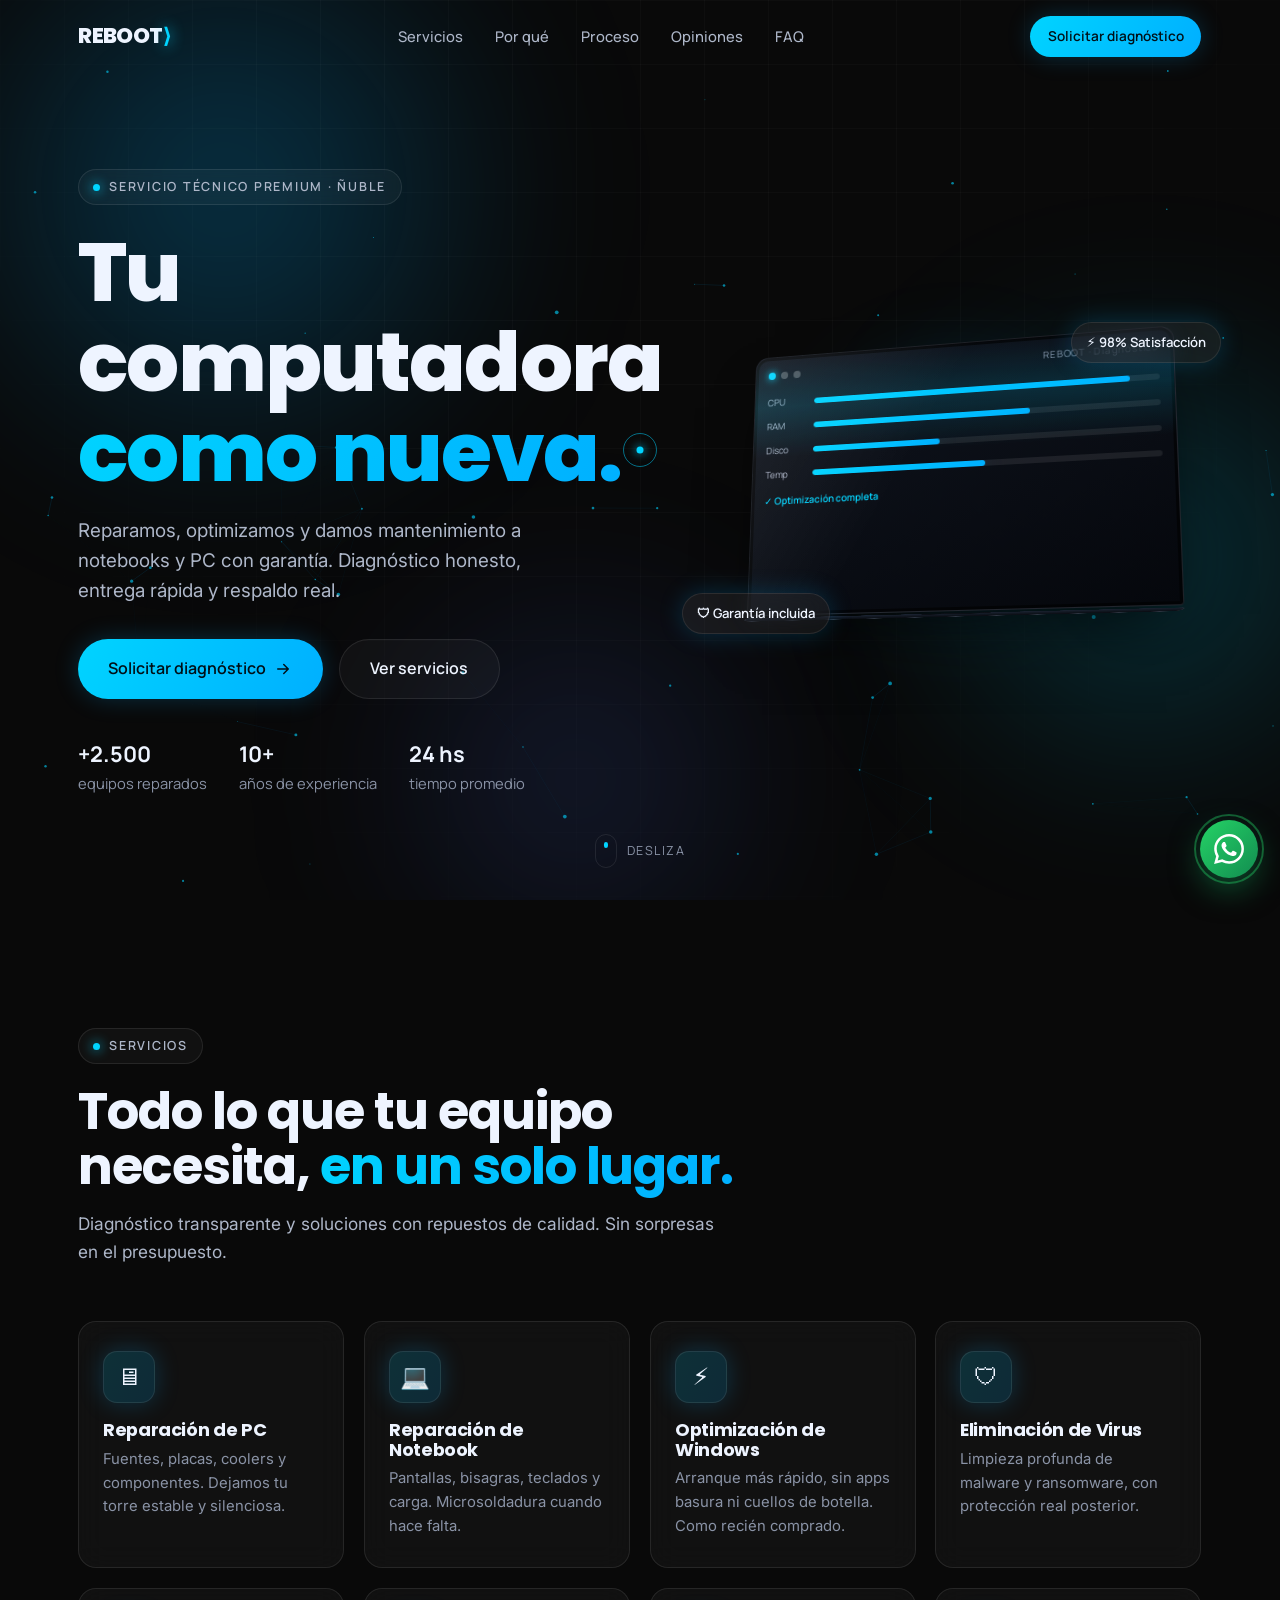
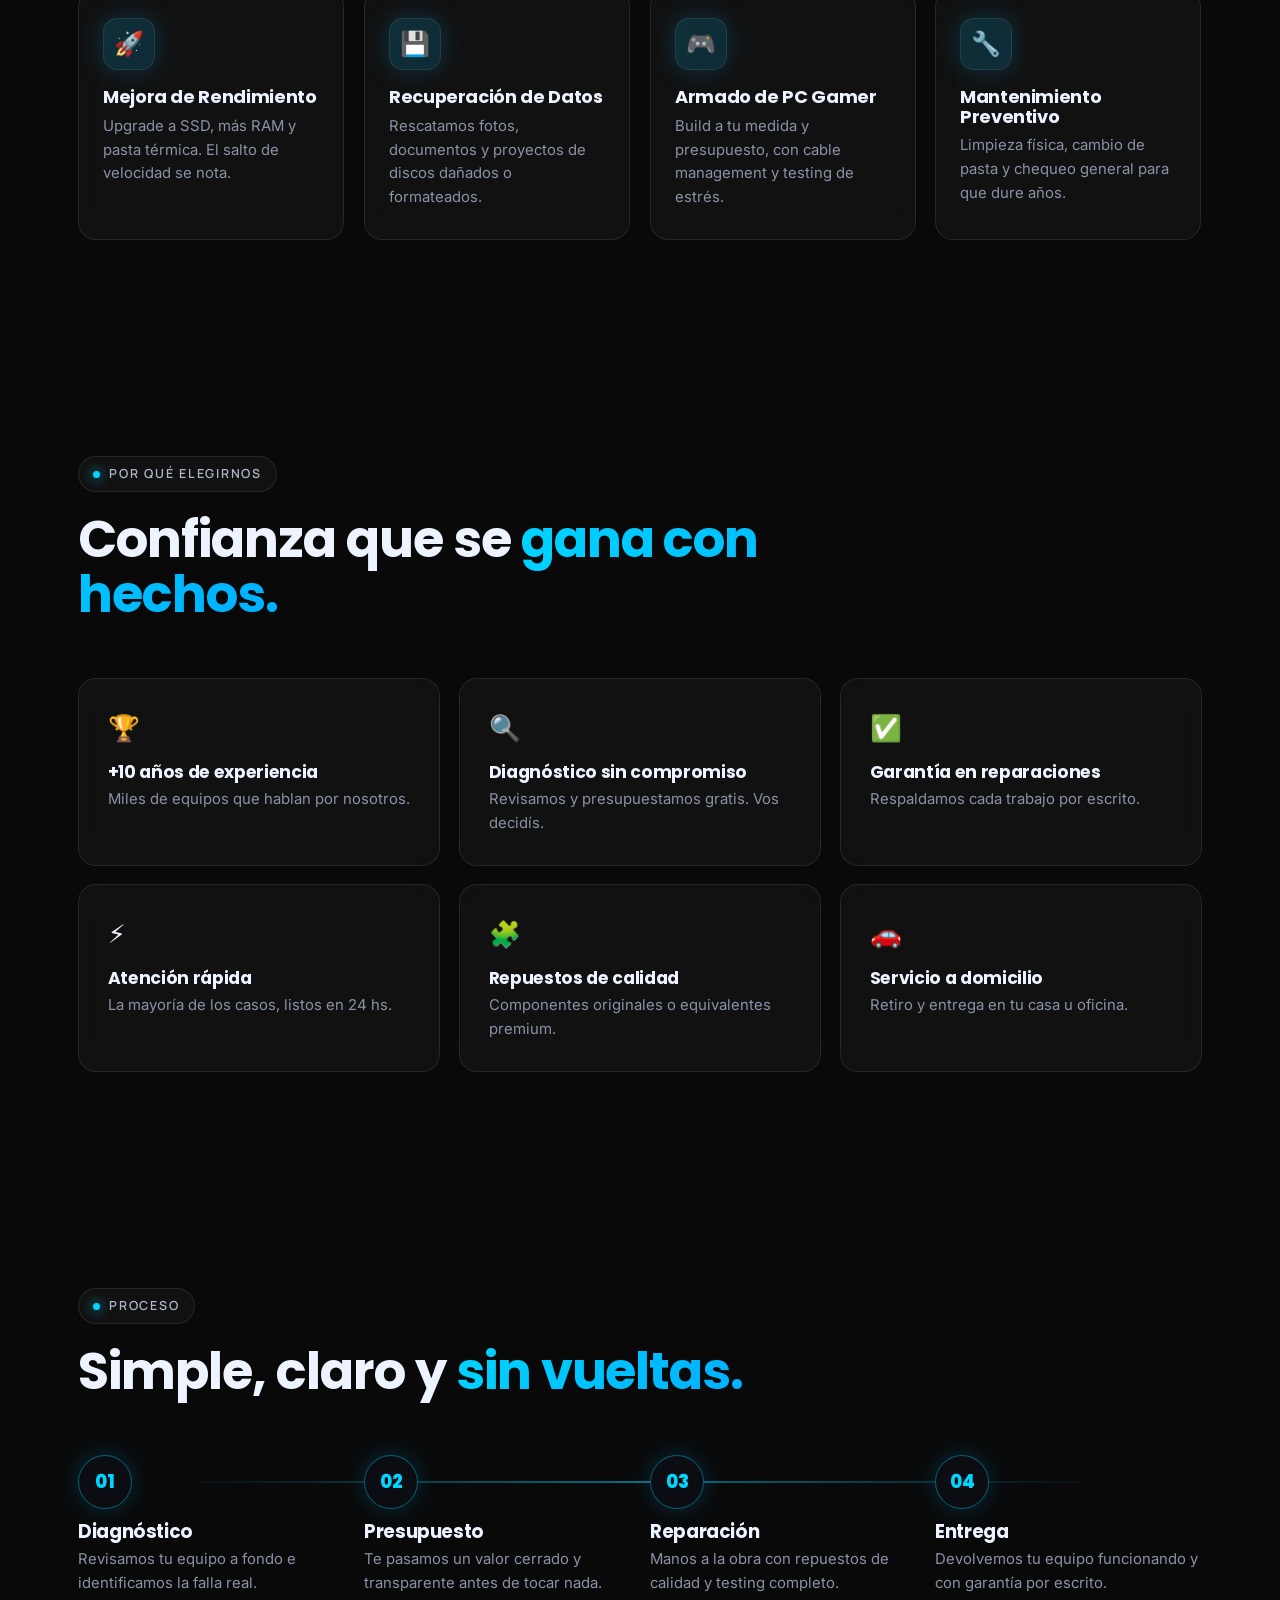
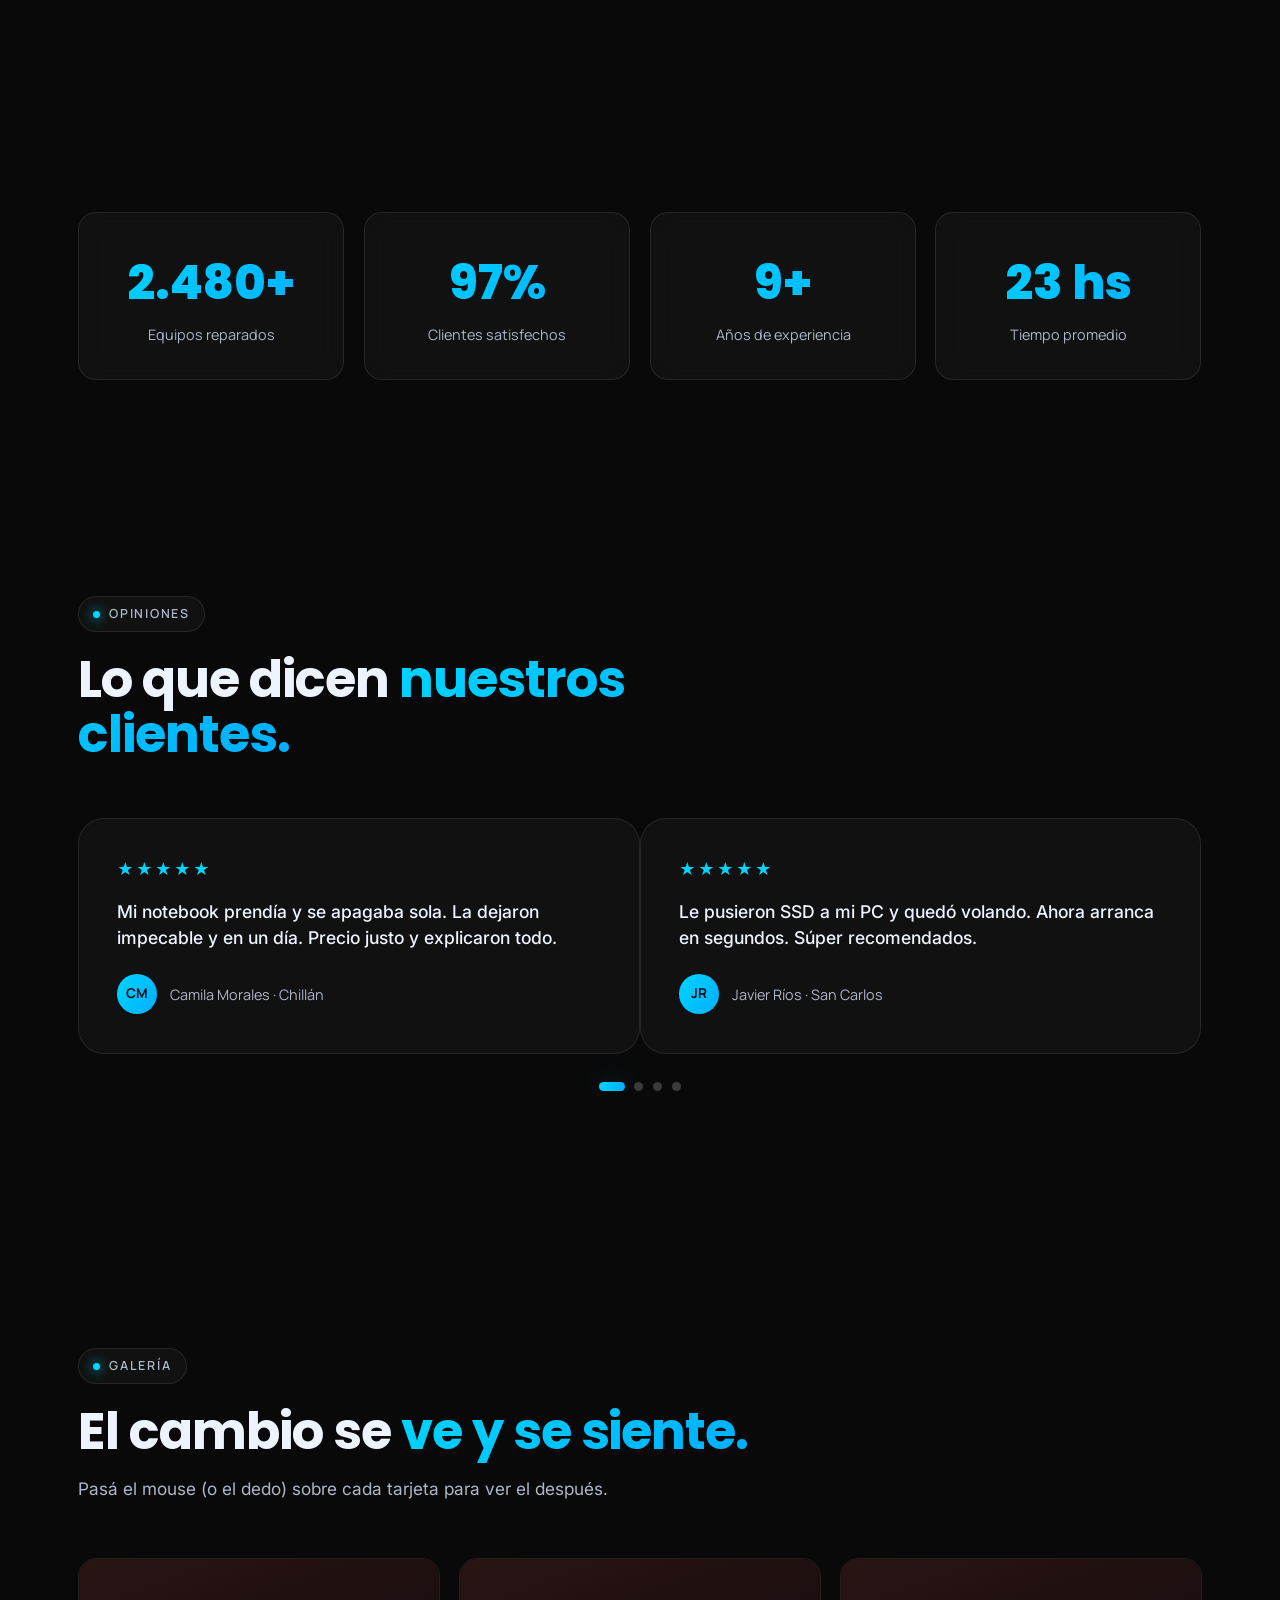
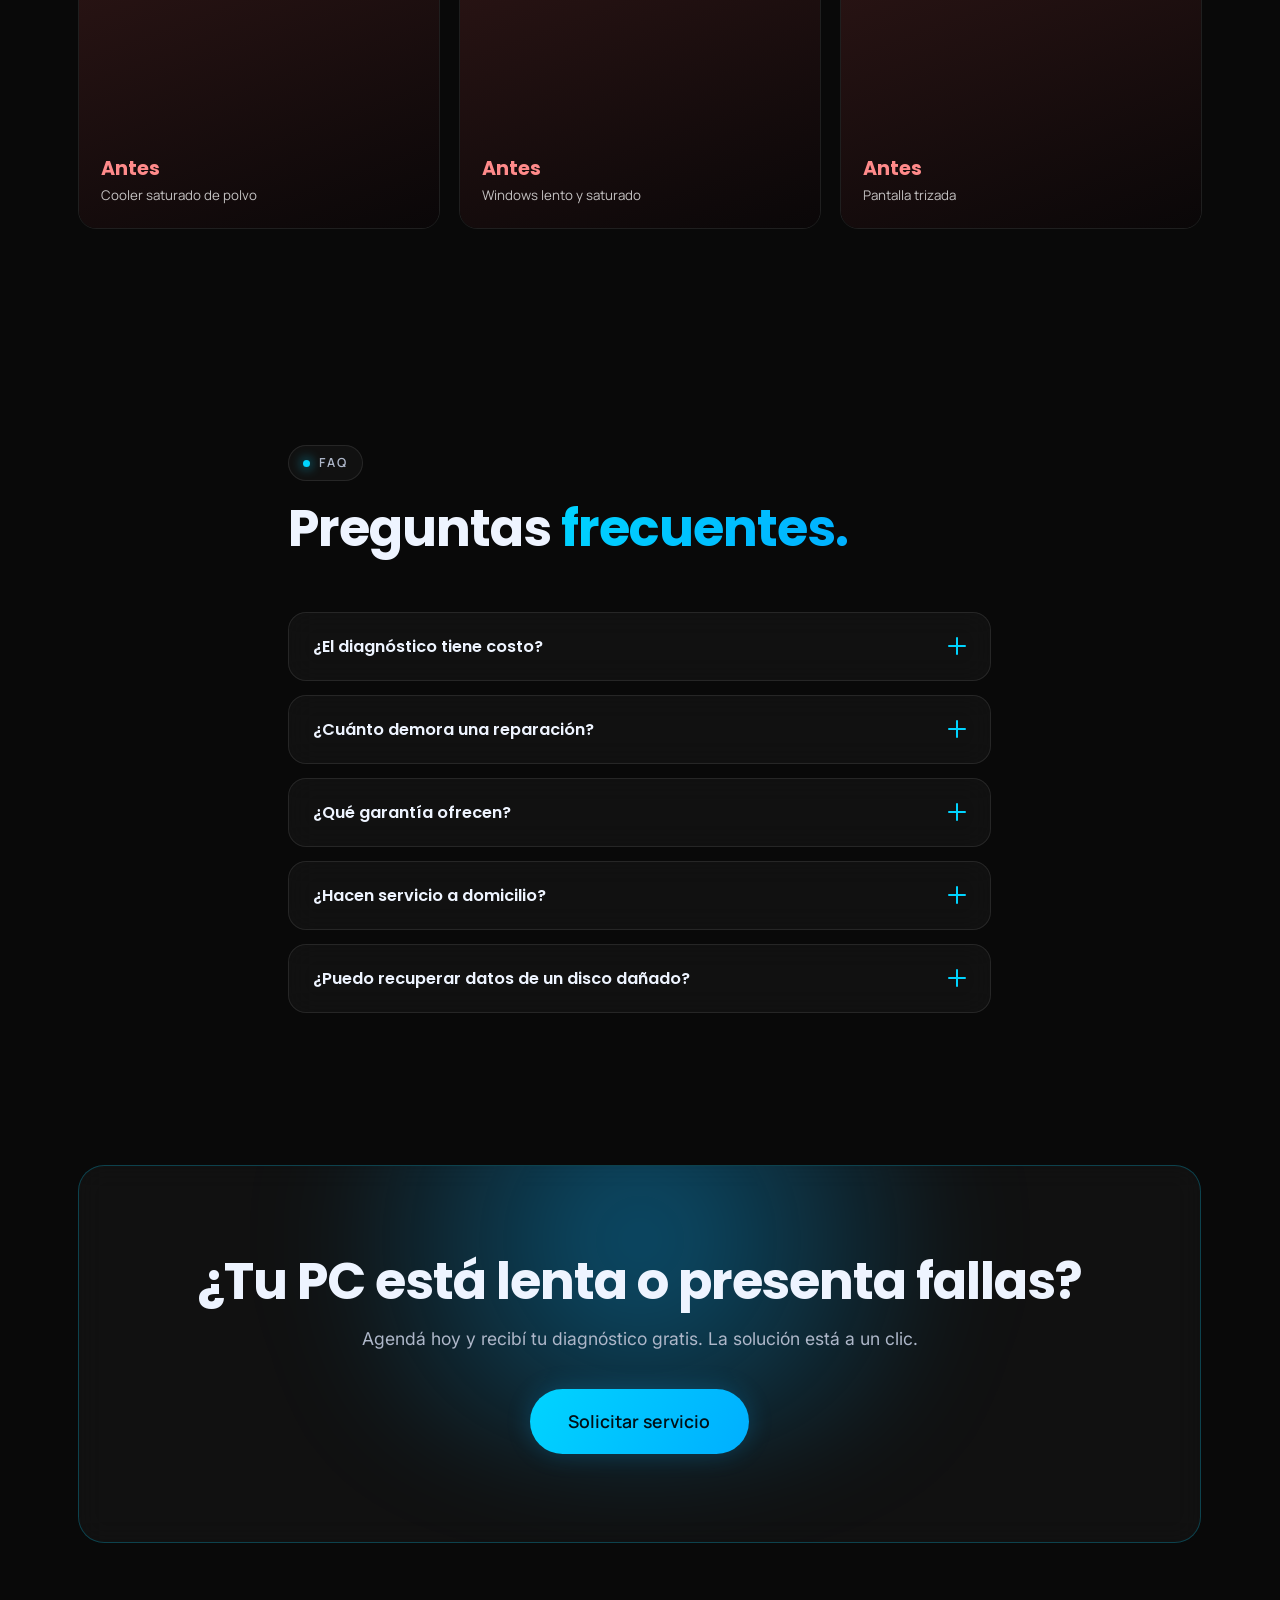
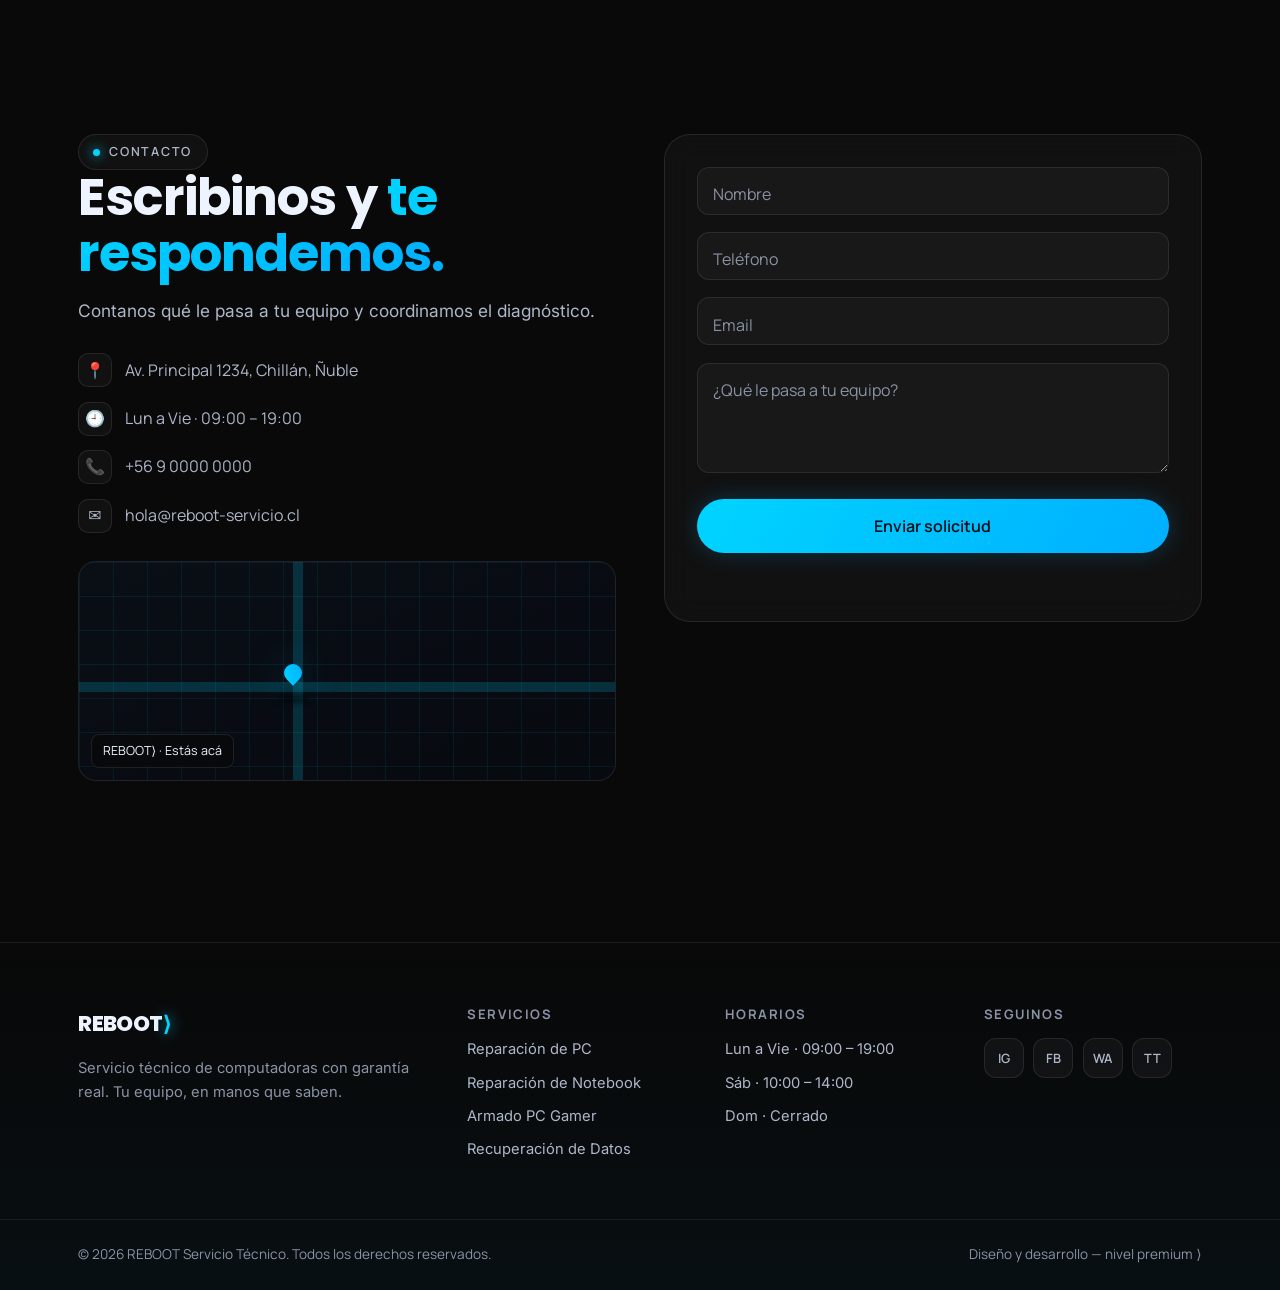
==== index.html @ 2e52046a "Add files via upload" ====
<!DOCTYPE html>
<html lang="es">
<head>
  <!-- ============================================================
       META BÁSICOS
  ============================================================ -->
  <meta charset="UTF-8" />
  <meta name="viewport" content="width=device-width, initial-scale=1.0" />
  <title>REBOOT⟩ Servicio Técnico de Computadoras | Reparación de PC y Notebooks</title>

  <!-- ============================================================
       SEO
  ============================================================ -->
  <meta name="description" content="Servicio técnico premium de computadoras: reparamos, optimizamos y damos mantenimiento a notebooks y PC con garantía. Diagnóstico sin compromiso y atención en 24 hs." />
  <meta name="keywords" content="servicio técnico, reparación de computadoras, reparación notebook, armado pc gamer, recuperación de datos, optimización windows, eliminación de virus" />
  <meta name="author" content="REBOOT Servicio Técnico" />
  <meta name="theme-color" content="#090909" />
  <link rel="canonical" href="https://reboot-servicio.cl/" />

  <!-- Open Graph -->
  <meta property="og:type" content="website" />
  <meta property="og:title" content="REBOOT⟩ Servicio Técnico de Computadoras" />
  <meta property="og:description" content="Reparamos, optimizamos y damos mantenimiento a notebooks y PC con garantía. Diagnóstico sin compromiso." />
  <meta property="og:locale" content="es_CL" />
  <meta property="og:url" content="https://reboot-servicio.cl/" />
  <meta property="og:image" content="https://reboot-servicio.cl/og-image.jpg" />

  <!-- Twitter Card -->
  <meta name="twitter:card" content="summary_large_image" />
  <meta name="twitter:title" content="REBOOT⟩ Servicio Técnico de Computadoras" />
  <meta name="twitter:description" content="Tu computadora como nueva. Diagnóstico sin compromiso y garantía en cada reparación." />

  <!-- ============================================================
       TIPOGRAFÍAS (Poppins display · Inter body · Manrope datos)
  ============================================================ -->
  <link rel="preconnect" href="https://fonts.googleapis.com" />
  <link rel="preconnect" href="https://fonts.gstatic.com" crossorigin />
  <link href="https://fonts.googleapis.com/css2?family=Poppins:wght@500;600;700;800&family=Inter:wght@400;500;600&family=Manrope:wght@500;600;700&display=swap" rel="stylesheet" />

  <link rel="stylesheet" href="style.css" />

  <!-- ============================================================
       SCHEMA.ORG · LocalBusiness (datos estructurados)
  ============================================================ -->
  <script type="application/ld+json">
  {
    "@context": "https://schema.org",
    "@type": "LocalBusiness",
    "name": "REBOOT Servicio Técnico de Computadoras",
    "image": "https://reboot-servicio.cl/og-image.jpg",
    "description": "Reparación, optimización y mantenimiento de notebooks y PC con garantía.",
    "@id": "https://reboot-servicio.cl",
    "url": "https://reboot-servicio.cl",
    "telephone": "+56900000000",
    "priceRange": "$$",
    "address": {
      "@type": "PostalAddress",
      "streetAddress": "Av. Principal 1234",
      "addressLocality": "Chillán",
      "addressRegion": "Ñuble",
      "postalCode": "3800000",
      "addressCountry": "CL"
    },
    "openingHoursSpecification": [{
      "@type": "OpeningHoursSpecification",
      "dayOfWeek": ["Monday","Tuesday","Wednesday","Thursday","Friday"],
      "opens": "09:00",
      "closes": "19:00"
    }],
    "aggregateRating": {
      "@type": "AggregateRating",
      "ratingValue": "4.9",
      "reviewCount": "312"
    }
  }
  </script>
</head>

<body>

  <!-- ============================================================
       CURSOR INTERACTIVO (glow que sigue al mouse)
  ============================================================ -->
  <div class="cursor-dot" data-cursor-dot></div>
  <div class="cursor-glow" data-cursor-glow></div>

  <!-- ============================================================
       FONDO GLOBAL · Aurora + partículas (canvas) + grilla
  ============================================================ -->
  <div class="bg-fx" aria-hidden="true">
    <div class="aurora aurora--1"></div>
    <div class="aurora aurora--2"></div>
    <div class="aurora aurora--3"></div>
    <div class="grid-overlay"></div>
    <canvas id="particles"></canvas>
  </div>

  <!-- Barra de progreso de scroll -->
  <div class="scroll-progress" data-scroll-progress aria-hidden="true"></div>

  <!-- ============================================================
       NAVBAR · glass sticky
  ============================================================ -->
  <header class="nav" data-nav>
    <div class="container nav__inner">
      <a href="#hero" class="brand" aria-label="REBOOT inicio">
        <span class="brand__mark">REBOOT</span><span class="brand__chevron">⟩</span>
      </a>

      <nav class="nav__links" aria-label="Navegación principal">
        <a href="#servicios">Servicios</a>
        <a href="#nosotros">Por qué</a>
        <a href="#proceso">Proceso</a>
        <a href="#testimonios">Opiniones</a>
        <a href="#faq">FAQ</a>
      </nav>

      <a href="#contacto" class="btn btn--sm btn--primary">Solicitar diagnóstico</a>

      <button class="nav__burger" data-burger aria-label="Abrir menú" aria-expanded="false">
        <span></span><span></span><span></span>
      </button>
    </div>

    <!-- Menú móvil -->
    <div class="nav__mobile" data-mobile-menu>
      <a href="#servicios">Servicios</a>
      <a href="#nosotros">Por qué elegirnos</a>
      <a href="#proceso">Proceso</a>
      <a href="#testimonios">Opiniones</a>
      <a href="#faq">FAQ</a>
      <a href="#contacto" class="btn btn--primary">Solicitar diagnóstico</a>
    </div>
  </header>

  <main>

    <!-- ============================================================
         HERO
    ============================================================ -->
    <section class="hero" id="hero">
      <div class="container hero__inner">

        <div class="hero__copy">
          <span class="eyebrow reveal" data-reveal>
            <span class="eyebrow__dot"></span> Servicio técnico premium · Ñuble
          </span>

          <h1 class="hero__title reveal" data-reveal data-reveal-delay="80">
            Tu computadora<br /><span class="grad">como nueva.</span>
          </h1>

          <p class="hero__sub reveal" data-reveal data-reveal-delay="160">
            Reparamos, optimizamos y damos mantenimiento a notebooks y PC
            con garantía. Diagnóstico honesto, entrega rápida y respaldo real.
          </p>

          <div class="hero__actions reveal" data-reveal data-reveal-delay="240">
            <a href="#contacto" class="btn btn--primary btn--lg">
              Solicitar diagnóstico
              <svg width="18" height="18" viewBox="0 0 24 24" fill="none" aria-hidden="true"><path d="M5 12h14M13 6l6 6-6 6" stroke="currentColor" stroke-width="2" stroke-linecap="round" stroke-linejoin="round"/></svg>
            </a>
            <a href="#servicios" class="btn btn--ghost btn--lg">Ver servicios</a>
          </div>

          <ul class="hero__trust reveal" data-reveal data-reveal-delay="320">
            <li><strong>+2.500</strong> equipos reparados</li>
            <li><strong>10+</strong> años de experiencia</li>
            <li><strong>24 hs</strong> tiempo promedio</li>
          </ul>
        </div>

        <!-- PC 3D ilustrada con luces (CSS puro + SVG) -->
        <div class="hero__stage reveal" data-reveal data-reveal-delay="200" data-tilt>
          <div class="glow-orb"></div>

          <div class="laptop" data-tilt-inner>
            <!-- Pantalla -->
            <div class="laptop__screen">
              <div class="screen__scan"></div>
              <div class="screen__ui">
                <div class="ui__topbar">
                  <span class="ui__dot"></span><span class="ui__dot"></span><span class="ui__dot"></span>
                  <span class="ui__title">REBOOT · Diagnóstico</span>
                </div>
                <div class="ui__body">
                  <div class="ui__row"><span>CPU</span><i style="--w:92%"></i></div>
                  <div class="ui__row"><span>RAM</span><i style="--w:64%"></i></div>
                  <div class="ui__row"><span>Disco</span><i style="--w:38%"></i></div>
                  <div class="ui__row"><span>Temp</span><i style="--w:51%"></i></div>
                  <div class="ui__status">✓ Optimización completa</div>
                </div>
              </div>
              <div class="screen__glare"></div>
            </div>
            <!-- Base / teclado -->
            <div class="laptop__base">
              <div class="base__notch"></div>
            </div>
          </div>

          <!-- Chips flotantes -->
          <div class="chip chip--1">⚡ 98% Satisfacción</div>
          <div class="chip chip--2">🛡 Garantía incluida</div>
        </div>

      </div>

      <a href="#servicios" class="hero__scroll" aria-label="Bajar">
        <span></span> Desliza
      </a>
    </section>

    <!-- ============================================================
         SERVICIOS
    ============================================================ -->
    <section class="section" id="servicios">
      <div class="container">
        <header class="section__head reveal" data-reveal>
          <span class="eyebrow"><span class="eyebrow__dot"></span> Servicios</span>
          <h2 class="section__title">Todo lo que tu equipo necesita, <span class="grad">en un solo lugar.</span></h2>
          <p class="section__lead">Diagnóstico transparente y soluciones con repuestos de calidad. Sin sorpresas en el presupuesto.</p>
        </header>

        <div class="cards" data-stagger>
          <!-- Card = icono + título + descripción + tilt 3D + glow -->
          <article class="card reveal" data-reveal data-tilt>
            <div class="card__icon">🖥</div>
            <h3>Reparación de PC</h3>
            <p>Fuentes, placas, coolers y componentes. Dejamos tu torre estable y silenciosa.</p>
          </article>
          <article class="card reveal" data-reveal data-tilt>
            <div class="card__icon">💻</div>
            <h3>Reparación de Notebook</h3>
            <p>Pantallas, bisagras, teclados y carga. Microsoldadura cuando hace falta.</p>
          </article>
          <article class="card reveal" data-reveal data-tilt>
            <div class="card__icon">⚡</div>
            <h3>Optimización de Windows</h3>
            <p>Arranque más rápido, sin apps basura ni cuellos de botella. Como recién comprado.</p>
          </article>
          <article class="card reveal" data-reveal data-tilt>
            <div class="card__icon">🛡</div>
            <h3>Eliminación de Virus</h3>
            <p>Limpieza profunda de malware y ransomware, con protección real posterior.</p>
          </article>
          <article class="card reveal" data-reveal data-tilt>
            <div class="card__icon">🚀</div>
            <h3>Mejora de Rendimiento</h3>
            <p>Upgrade a SSD, más RAM y pasta térmica. El salto de velocidad se nota.</p>
          </article>
          <article class="card reveal" data-reveal data-tilt>
            <div class="card__icon">💾</div>
            <h3>Recuperación de Datos</h3>
            <p>Rescatamos fotos, documentos y proyectos de discos dañados o formateados.</p>
          </article>
          <article class="card reveal" data-reveal data-tilt>
            <div class="card__icon">🎮</div>
            <h3>Armado de PC Gamer</h3>
            <p>Build a tu medida y presupuesto, con cable management y testing de estrés.</p>
          </article>
          <article class="card reveal" data-reveal data-tilt>
            <div class="card__icon">🔧</div>
            <h3>Mantenimiento Preventivo</h3>
            <p>Limpieza física, cambio de pasta y chequeo general para que dure años.</p>
          </article>
        </div>
      </div>
    </section>

    <!-- ============================================================
         POR QUÉ ELEGIRNOS
    ============================================================ -->
    <section class="section section--tight" id="nosotros">
      <div class="container">
        <header class="section__head reveal" data-reveal>
          <span class="eyebrow"><span class="eyebrow__dot"></span> Por qué elegirnos</span>
          <h2 class="section__title">Confianza que se <span class="grad">gana con hechos.</span></h2>
        </header>

        <div class="reasons">
          <div class="reason reveal" data-reveal>
            <span class="reason__ic">🏆</span>
            <h3>+10 años de experiencia</h3>
            <p>Miles de equipos que hablan por nosotros.</p>
          </div>
          <div class="reason reveal" data-reveal>
            <span class="reason__ic">🔍</span>
            <h3>Diagnóstico sin compromiso</h3>
            <p>Revisamos y presupuestamos gratis. Vos decidís.</p>
          </div>
          <div class="reason reveal" data-reveal>
            <span class="reason__ic">✅</span>
            <h3>Garantía en reparaciones</h3>
            <p>Respaldamos cada trabajo por escrito.</p>
          </div>
          <div class="reason reveal" data-reveal>
            <span class="reason__ic">⚡</span>
            <h3>Atención rápida</h3>
            <p>La mayoría de los casos, listos en 24 hs.</p>
          </div>
          <div class="reason reveal" data-reveal>
            <span class="reason__ic">🧩</span>
            <h3>Repuestos de calidad</h3>
            <p>Componentes originales o equivalentes premium.</p>
          </div>
          <div class="reason reveal" data-reveal>
            <span class="reason__ic">🚗</span>
            <h3>Servicio a domicilio</h3>
            <p>Retiro y entrega en tu casa u oficina.</p>
          </div>
        </div>
      </div>
    </section>

    <!-- ============================================================
         PROCESO (timeline animada)
    ============================================================ -->
    <section class="section" id="proceso">
      <div class="container">
        <header class="section__head reveal" data-reveal>
          <span class="eyebrow"><span class="eyebrow__dot"></span> Proceso</span>
          <h2 class="section__title">Simple, claro y <span class="grad">sin vueltas.</span></h2>
        </header>

        <ol class="timeline">
          <li class="step reveal" data-reveal>
            <span class="step__num">01</span>
            <div class="step__body">
              <h3>Diagnóstico</h3>
              <p>Revisamos tu equipo a fondo e identificamos la falla real.</p>
            </div>
          </li>
          <li class="step reveal" data-reveal>
            <span class="step__num">02</span>
            <div class="step__body">
              <h3>Presupuesto</h3>
              <p>Te pasamos un valor cerrado y transparente antes de tocar nada.</p>
            </div>
          </li>
          <li class="step reveal" data-reveal>
            <span class="step__num">03</span>
            <div class="step__body">
              <h3>Reparación</h3>
              <p>Manos a la obra con repuestos de calidad y testing completo.</p>
            </div>
          </li>
          <li class="step reveal" data-reveal>
            <span class="step__num">04</span>
            <div class="step__body">
              <h3>Entrega</h3>
              <p>Devolvemos tu equipo funcionando y con garantía por escrito.</p>
            </div>
          </li>
        </ol>
      </div>
    </section>

    <!-- ============================================================
         CONTADORES
    ============================================================ -->
    <section class="section section--tight" id="stats">
      <div class="container">
        <div class="stats" data-counters>
          <div class="stat reveal" data-reveal>
            <span class="stat__num" data-count="2500" data-suffix="+">0</span>
            <span class="stat__label">Equipos reparados</span>
          </div>
          <div class="stat reveal" data-reveal>
            <span class="stat__num" data-count="98" data-suffix="%">0</span>
            <span class="stat__label">Clientes satisfechos</span>
          </div>
          <div class="stat reveal" data-reveal>
            <span class="stat__num" data-count="10" data-suffix="+">0</span>
            <span class="stat__label">Años de experiencia</span>
          </div>
          <div class="stat reveal" data-reveal>
            <span class="stat__num" data-count="24" data-suffix=" hs">0</span>
            <span class="stat__label">Tiempo promedio</span>
          </div>
        </div>
      </div>
    </section>

    <!-- ============================================================
         TESTIMONIOS (slider automático)
    ============================================================ -->
    <section class="section" id="testimonios">
      <div class="container">
        <header class="section__head reveal" data-reveal>
          <span class="eyebrow"><span class="eyebrow__dot"></span> Opiniones</span>
          <h2 class="section__title">Lo que dicen <span class="grad">nuestros clientes.</span></h2>
        </header>

        <div class="slider reveal" data-reveal data-slider>
          <div class="slider__track" data-slider-track>

            <figure class="quote">
              <div class="quote__stars">★★★★★</div>
              <blockquote>Mi notebook prendía y se apagaba sola. La dejaron impecable y en un día. Precio justo y explicaron todo.</blockquote>
              <figcaption><span class="quote__av">CM</span> Camila Morales · Chillán</figcaption>
            </figure>

            <figure class="quote">
              <div class="quote__stars">★★★★★</div>
              <blockquote>Le pusieron SSD a mi PC y quedó volando. Ahora arranca en segundos. Súper recomendados.</blockquote>
              <figcaption><span class="quote__av">JR</span> Javier Ríos · San Carlos</figcaption>
            </figure>

            <figure class="quote">
              <div class="quote__stars">★★★★★</div>
              <blockquote>Recuperaron las fotos de mi hija de un disco que daba por perdido. Eternamente agradecida.</blockquote>
              <figcaption><span class="quote__av">PS</span> Patricia Soto · Bulnes</figcaption>
            </figure>

            <figure class="quote">
              <div class="quote__stars">★★★★★</div>
              <blockquote>Me armaron el PC gamer soñado dentro de mi presupuesto. Cable management de otro nivel.</blockquote>
              <figcaption><span class="quote__av">FT</span> Felipe Tapia · Chillán Viejo</figcaption>
            </figure>

            <figure class="quote">
              <div class="quote__stars">★★★★★</div>
              <blockquote>Tenían el equipo lleno de virus y publicidad. Lo limpiaron completo y me dejaron protección. Cero drama.</blockquote>
              <figcaption><span class="quote__av">DL</span> Daniela León · Coihueco</figcaption>
            </figure>

          </div>

          <div class="slider__dots" data-slider-dots aria-hidden="true"></div>
        </div>
      </div>
    </section>

    <!-- ============================================================
         GALERÍA · Antes / Después
    ============================================================ -->
    <section class="section" id="galeria">
      <div class="container">
        <header class="section__head reveal" data-reveal>
          <span class="eyebrow"><span class="eyebrow__dot"></span> Galería</span>
          <h2 class="section__title">El cambio se <span class="grad">ve y se siente.</span></h2>
          <p class="section__lead">Pasá el mouse (o el dedo) sobre cada tarjeta para ver el después.</p>
        </header>

        <div class="gallery">
          <div class="ba reveal" data-reveal>
            <div class="ba__face ba__before"><span>Antes</span><small>Cooler saturado de polvo</small></div>
            <div class="ba__face ba__after"><span>Después</span><small>Flujo de aire restaurado</small></div>
          </div>
          <div class="ba reveal" data-reveal>
            <div class="ba__face ba__before"><span>Antes</span><small>Windows lento y saturado</small></div>
            <div class="ba__face ba__after"><span>Después</span><small>Arranque en segundos con SSD</small></div>
          </div>
          <div class="ba reveal" data-reveal>
            <div class="ba__face ba__before"><span>Antes</span><small>Pantalla trizada</small></div>
            <div class="ba__face ba__after"><span>Después</span><small>Panel nuevo, como de fábrica</small></div>
          </div>
        </div>
      </div>
    </section>

    <!-- ============================================================
         FAQ (acordeón)
    ============================================================ -->
    <section class="section section--tight" id="faq">
      <div class="container container--narrow">
        <header class="section__head reveal" data-reveal>
          <span class="eyebrow"><span class="eyebrow__dot"></span> FAQ</span>
          <h2 class="section__title">Preguntas <span class="grad">frecuentes.</span></h2>
        </header>

        <div class="faq" data-accordion>
          <div class="faq__item reveal" data-reveal>
            <button class="faq__q" aria-expanded="false">
              ¿El diagnóstico tiene costo?
              <span class="faq__ic" aria-hidden="true"></span>
            </button>
            <div class="faq__a"><p>No. Revisamos tu equipo y te entregamos un presupuesto sin compromiso. Si no reparás, no pagás nada.</p></div>
          </div>
          <div class="faq__item reveal" data-reveal>
            <button class="faq__q" aria-expanded="false">
              ¿Cuánto demora una reparación?
              <span class="faq__ic" aria-hidden="true"></span>
            </button>
            <div class="faq__a"><p>La mayoría queda lista en 24 hs. Casos con repuestos especiales pueden tardar un poco más; siempre te avisamos antes.</p></div>
          </div>
          <div class="faq__item reveal" data-reveal>
            <button class="faq__q" aria-expanded="false">
              ¿Qué garantía ofrecen?
              <span class="faq__ic" aria-hidden="true"></span>
            </button>
            <div class="faq__a"><p>Todas las reparaciones incluyen garantía por escrito sobre el trabajo y los repuestos instalados.</p></div>
          </div>
          <div class="faq__item reveal" data-reveal>
            <button class="faq__q" aria-expanded="false">
              ¿Hacen servicio a domicilio?
              <span class="faq__ic" aria-hidden="true"></span>
            </button>
            <div class="faq__a"><p>Sí. Retiramos y entregamos tu equipo en tu casa u oficina dentro de la zona de cobertura.</p></div>
          </div>
          <div class="faq__item reveal" data-reveal>
            <button class="faq__q" aria-expanded="false">
              ¿Puedo recuperar datos de un disco dañado?
              <span class="faq__ic" aria-hidden="true"></span>
            </button>
            <div class="faq__a"><p>En la mayoría de los casos sí. Evaluamos el disco y te indicamos la probabilidad real antes de intervenir.</p></div>
          </div>
        </div>
      </div>
    </section>

    <!-- ============================================================
         CTA FINAL
    ============================================================ -->
    <section class="cta" id="cta">
      <div class="container">
        <div class="cta__card reveal" data-reveal>
          <div class="cta__glow"></div>
          <h2 class="cta__title">¿Tu PC está lenta o presenta fallas?</h2>
          <p class="cta__sub">Agendá hoy y recibí tu diagnóstico gratis. La solución está a un clic.</p>
          <a href="#contacto" class="btn btn--primary btn--xl">Solicitar servicio</a>
        </div>
      </div>
    </section>

    <!-- ============================================================
         CONTACTO
    ============================================================ -->
    <section class="section" id="contacto">
      <div class="container">
        <div class="contact">

          <div class="contact__info reveal" data-reveal>
            <span class="eyebrow"><span class="eyebrow__dot"></span> Contacto</span>
            <h2 class="section__title">Escribinos y <span class="grad">te respondemos.</span></h2>
            <p class="section__lead">Contanos qué le pasa a tu equipo y coordinamos el diagnóstico.</p>

            <ul class="contact__list">
              <li><span>📍</span> Av. Principal 1234, Chillán, Ñuble</li>
              <li><span>🕘</span> Lun a Vie · 09:00 – 19:00</li>
              <li><span>📞</span> +56 9 0000 0000</li>
              <li><span>✉️</span> hola@reboot-servicio.cl</li>
            </ul>

            <!-- Mapa ilustrado (placeholder decorativo, sin librerías) -->
            <div class="map" aria-hidden="true">
              <div class="map__grid"></div>
              <div class="map__road map__road--h"></div>
              <div class="map__road map__road--v"></div>
              <div class="map__pin"><span></span></div>
              <div class="map__tag">REBOOT⟩ · Estás acá</div>
            </div>
          </div>

          <!-- Formulario elegante -->
          <form class="contact__form reveal" data-reveal data-form novalidate>
            <div class="field">
              <input type="text" id="nombre" name="nombre" required placeholder=" " />
              <label for="nombre">Nombre</label>
            </div>
            <div class="field">
              <input type="tel" id="telefono" name="telefono" required placeholder=" " />
              <label for="telefono">Teléfono</label>
            </div>
            <div class="field">
              <input type="email" id="email" name="email" required placeholder=" " />
              <label for="email">Email</label>
            </div>
            <div class="field">
              <textarea id="mensaje" name="mensaje" rows="4" required placeholder=" "></textarea>
              <label for="mensaje">¿Qué le pasa a tu equipo?</label>
            </div>
            <button type="submit" class="btn btn--primary btn--lg btn--block">
              Enviar solicitud
            </button>
            <p class="form__note" data-form-note aria-live="polite"></p>
          </form>

        </div>
      </div>
    </section>

  </main>

  <!-- ============================================================
       FOOTER
  ============================================================ -->
  <footer class="footer">
    <div class="container footer__inner">
      <div class="footer__brand">
        <a href="#hero" class="brand"><span class="brand__mark">REBOOT</span><span class="brand__chevron">⟩</span></a>
        <p>Servicio técnico de computadoras con garantía real. Tu equipo, en manos que saben.</p>
      </div>

      <div class="footer__col">
        <h4>Servicios</h4>
        <a href="#servicios">Reparación de PC</a>
        <a href="#servicios">Reparación de Notebook</a>
        <a href="#servicios">Armado PC Gamer</a>
        <a href="#servicios">Recuperación de Datos</a>
      </div>

      <div class="footer__col">
        <h4>Horarios</h4>
        <p>Lun a Vie · 09:00 – 19:00</p>
        <p>Sáb · 10:00 – 14:00</p>
        <p>Dom · Cerrado</p>
      </div>

      <div class="footer__col">
        <h4>Seguinos</h4>
        <div class="footer__social">
          <a href="#" aria-label="Instagram">IG</a>
          <a href="#" aria-label="Facebook">FB</a>
          <a href="#" aria-label="WhatsApp">WA</a>
          <a href="#" aria-label="TikTok">TT</a>
        </div>
      </div>
    </div>

    <div class="footer__bottom">
      <div class="container footer__bottom-inner">
        <span>© <span data-year>2026</span> REBOOT Servicio Técnico. Todos los derechos reservados.</span>
        <span>Diseño y desarrollo — nivel premium ⟩</span>
      </div>
    </div>
  </footer>

  <!-- WhatsApp flotante -->
  <a href="https://wa.me/56900000000" class="wsp" target="_blank" rel="noopener noreferrer" aria-label="Escribir por WhatsApp">
    <svg viewBox="0 0 24 24" width="30" height="30" fill="currentColor" aria-hidden="true">
      <path d="M17.472 14.382c-.297-.149-1.758-.867-2.03-.967-.273-.099-.471-.148-.67.15-.197.297-.767.966-.94 1.165-.173.198-.347.223-.644.074-.297-.149-1.255-.462-2.39-1.475-.883-.788-1.48-1.761-1.653-2.059-.173-.297-.018-.458.13-.606.134-.133.298-.347.446-.52.149-.174.198-.298.298-.497.099-.198.05-.371-.025-.52-.075-.149-.669-1.612-.916-2.207-.242-.579-.487-.5-.669-.51-.173-.008-.371-.01-.57-.01-.198 0-.52.074-.792.372-.272.297-1.04 1.016-1.04 2.479 0 1.462 1.065 2.875 1.213 3.074.149.198 2.096 3.2 5.077 4.487.71.306 1.263.489 1.694.625.712.227 1.36.195 1.871.118.571-.085 1.758-.719 2.006-1.413.248-.694.248-1.289.173-1.413-.074-.124-.272-.198-.57-.347m-5.421 7.403h-.004a9.87 9.87 0 01-5.031-1.378l-.361-.214-3.741.982.998-3.648-.235-.374a9.86 9.86 0 01-1.51-5.26c.001-5.45 4.436-9.884 9.888-9.884 2.64 0 5.122 1.03 6.988 2.898a9.825 9.825 0 012.893 6.994c-.003 5.45-4.437 9.884-9.885 9.884m8.413-18.297A11.815 11.815 0 0012.05 0C5.495 0 .16 5.335.157 11.892c0 2.096.547 4.142 1.588 5.945L.057 24l6.305-1.654a11.882 11.882 0 005.683 1.448h.005c6.554 0 11.89-5.335 11.893-11.893a11.821 11.821 0 00-3.48-8.413z"/>
    </svg>
  </a>

  <script src="script.js"></script>
</body>
</html>
---- style.css ----
/* ============================================================
   REBOOT⟩ — Servicio Técnico · Hoja de estilos
   Estructura:
   1. Tokens / variables
   2. Reset y base
   3. Utilidades (contenedor, botones, eyebrow, glass)
   4. Fondo global (aurora, grilla, partículas, cursor)
   5. Navbar
   6. Hero + laptop 3D
   7. Secciones (servicios, nosotros, proceso, stats...)
   8. Testimonios / galería / FAQ / CTA / contacto / footer
   9. Animaciones de reveal
   10. Responsive
   11. Accesibilidad (focus + reduced motion)
============================================================ */

/* ============================================================
   1. TOKENS
============================================================ */
:root {
  /* Paleta */
  --negro:      #090909;
  --negro-2:    #0b0d12;
  --panel:      #0e1118;
  --azul:       #00afff;   /* azul eléctrico */
  --celeste:    #00d4ff;   /* celeste */
  --blanco:     #eef4ff;
  --gris:       #8a93a6;   /* texto secundario */
  --gris-2:     #aeb7c9;

  /* Vidrio / bordes */
  --glass:        rgba(255, 255, 255, 0.035);
  --glass-strong: rgba(255, 255, 255, 0.06);
  --stroke:       rgba(255, 255, 255, 0.09);
  --stroke-soft:  rgba(255, 255, 255, 0.06);

  /* Degradado de marca */
  --grad: linear-gradient(120deg, var(--celeste), var(--azul));
  --grad-soft: linear-gradient(120deg, rgba(0,212,255,.16), rgba(0,175,255,.16));

  /* Glows / sombras */
  --glow:      0 0 40px rgba(0, 175, 255, 0.35);
  --glow-soft: 0 0 24px rgba(0, 175, 255, 0.22);
  --shadow:    0 30px 60px -20px rgba(0, 0, 0, 0.7);

  /* Tipografías */
  --font-display: "Poppins", system-ui, sans-serif;
  --font-body:    "Inter", system-ui, sans-serif;
  --font-data:    "Manrope", system-ui, sans-serif;

  /* Radios */
  --r-sm: 12px;
  --r:    18px;
  --r-lg: 26px;

  /* Layout */
  --maxw: 1200px;
  --gutter: clamp(1.2rem, 4vw, 2.4rem);

  /* Transiciones */
  --ease: cubic-bezier(0.22, 1, 0.36, 1);
}

/* ============================================================
   2. RESET Y BASE
============================================================ */
*, *::before, *::after { box-sizing: border-box; margin: 0; padding: 0; }

html { scroll-behavior: smooth; -webkit-text-size-adjust: 100%; }

body {
  font-family: var(--font-body);
  background: var(--negro);
  color: var(--blanco);
  line-height: 1.6;
  overflow-x: hidden;
  min-height: 100vh;
  cursor: none;            /* usamos cursor propio */
}

img, svg, canvas { display: block; max-width: 100%; }
a { color: inherit; text-decoration: none; }
ul, ol { list-style: none; }
button { font-family: inherit; cursor: none; border: none; background: none; color: inherit; }
input, textarea { font-family: inherit; }

h1, h2, h3, h4 { font-family: var(--font-display); line-height: 1.08; font-weight: 700; letter-spacing: -0.02em; }

::selection { background: rgba(0, 175, 255, 0.35); color: #fff; }

/* ============================================================
   3. UTILIDADES
============================================================ */
.container { width: 100%; max-width: var(--maxw); margin-inline: auto; padding-inline: var(--gutter); }
.container--narrow { max-width: 780px; }

.grad {
  background: var(--grad);
  -webkit-background-clip: text;
  background-clip: text;
  color: transparent;
}

/* Eyebrow (etiqueta pequeña arriba de los títulos) */
.eyebrow {
  display: inline-flex; align-items: center; gap: .55rem;
  font-family: var(--font-data);
  font-size: .78rem; font-weight: 600;
  letter-spacing: .14em; text-transform: uppercase;
  color: var(--gris-2);
  padding: .45rem .9rem;
  border: 1px solid var(--stroke);
  border-radius: 100px;
  background: var(--glass);
  backdrop-filter: blur(8px);
}
.eyebrow__dot {
  width: 7px; height: 7px; border-radius: 50%;
  background: var(--celeste);
  box-shadow: 0 0 12px var(--celeste);
  animation: pulse 2s infinite;
}
@keyframes pulse { 0%,100% { opacity: 1 } 50% { opacity: .35 } }

/* Botones */
.btn {
  --btn-py: .85rem; --btn-px: 1.5rem;
  display: inline-flex; align-items: center; justify-content: center; gap: .5rem;
  font-family: var(--font-data); font-weight: 600; font-size: .95rem;
  padding: var(--btn-py) var(--btn-px);
  border-radius: 100px;
  position: relative;
  transition: transform .35s var(--ease), box-shadow .35s var(--ease), background .35s var(--ease);
  will-change: transform;
}
.btn--sm { --btn-py: .6rem; --btn-px: 1.1rem; font-size: .85rem; }
.btn--lg { --btn-py: 1rem; --btn-px: 1.9rem; font-size: 1rem; }
.btn--xl { --btn-py: 1.15rem; --btn-px: 2.4rem; font-size: 1.1rem; }
.btn--block { width: 100%; }

.btn--primary {
  background: var(--grad);
  color: #001018;
  box-shadow: var(--glow-soft);
}
.btn--primary:hover { transform: translateY(-3px); box-shadow: var(--glow); }

.btn--ghost {
  background: var(--glass);
  border: 1px solid var(--stroke);
  color: var(--blanco);
  backdrop-filter: blur(10px);
}
.btn--ghost:hover { transform: translateY(-3px); border-color: rgba(0,212,255,.5); box-shadow: var(--glow-soft); }

/* ============================================================
   4. FONDO GLOBAL · aurora + grilla + partículas + cursor
============================================================ */
.bg-fx { position: fixed; inset: 0; z-index: -1; overflow: hidden; background: var(--negro); }

/* Efecto Aurora: manchas de color difuminadas que respiran */
.aurora {
  position: absolute;
  border-radius: 50%;
  filter: blur(90px);
  opacity: .55;
  will-change: transform;
}
.aurora--1 { width: 55vw; height: 55vw; top: -18%; left: -10%;
  background: radial-gradient(circle, rgba(0,175,255,.55), transparent 65%); animation: drift1 22s ease-in-out infinite; }
.aurora--2 { width: 45vw; height: 45vw; top: 30%; right: -12%;
  background: radial-gradient(circle, rgba(0,212,255,.45), transparent 65%); animation: drift2 26s ease-in-out infinite; }
.aurora--3 { width: 40vw; height: 40vw; bottom: -15%; left: 25%;
  background: radial-gradient(circle, rgba(80,120,255,.35), transparent 65%); animation: drift3 30s ease-in-out infinite; }

@keyframes drift1 { 0%,100% { transform: translate(0,0) scale(1) } 50% { transform: translate(6%, 8%) scale(1.12) } }
@keyframes drift2 { 0%,100% { transform: translate(0,0) scale(1) } 50% { transform: translate(-8%, -6%) scale(1.1) } }
@keyframes drift3 { 0%,100% { transform: translate(0,0) scale(1) } 50% { transform: translate(4%, -10%) scale(1.15) } }

/* Grilla técnica sutil */
.grid-overlay {
  position: absolute; inset: 0;
  background-image:
    linear-gradient(rgba(255,255,255,.025) 1px, transparent 1px),
    linear-gradient(90deg, rgba(255,255,255,.025) 1px, transparent 1px);
  background-size: 64px 64px;
  mask-image: radial-gradient(ellipse at 50% 0%, #000 40%, transparent 85%);
}

#particles { position: absolute; inset: 0; width: 100%; height: 100%; }

/* Cursor propio */
.cursor-dot, .cursor-glow { position: fixed; top: 0; left: 0; border-radius: 50%; pointer-events: none; z-index: 9999; transform: translate(-50%, -50%); }
.cursor-dot { width: 7px; height: 7px; background: var(--celeste); box-shadow: 0 0 10px var(--celeste); }
.cursor-glow {
  width: 34px; height: 34px;
  border: 1px solid rgba(0,212,255,.5);
  transition: transform .18s var(--ease), width .25s var(--ease), height .25s var(--ease), background .25s var(--ease);
}
.cursor-glow.is-hover { width: 60px; height: 60px; background: rgba(0,212,255,.08); border-color: rgba(0,212,255,.8); }

/* Barra de progreso de scroll */
.scroll-progress {
  position: fixed; top: 0; left: 0; height: 3px; width: 0%;
  background: var(--grad); z-index: 200; box-shadow: var(--glow-soft);
}

/* ============================================================
   5. NAVBAR
============================================================ */
.nav {
  position: fixed; top: 0; left: 0; right: 0; z-index: 100;
  padding: 1rem 0;
  transition: padding .35s var(--ease), background .35s var(--ease), border-color .35s var(--ease);
  border-bottom: 1px solid transparent;
}
.nav.is-scrolled {
  padding: .55rem 0;
  background: rgba(9, 9, 9, 0.6);
  backdrop-filter: blur(16px);
  border-bottom: 1px solid var(--stroke-soft);
}
.nav__inner { display: flex; align-items: center; justify-content: space-between; gap: 1.5rem; }

.brand { display: inline-flex; align-items: baseline; font-family: var(--font-display); font-weight: 800; font-size: 1.35rem; letter-spacing: -.03em; }
.brand__mark { color: var(--blanco); }
.brand__chevron { color: var(--celeste); text-shadow: 0 0 14px var(--celeste); }

.nav__links { display: flex; gap: 2rem; }
.nav__links a {
  font-family: var(--font-data); font-weight: 500; font-size: .92rem; color: var(--gris-2);
  position: relative; transition: color .3s var(--ease);
}
.nav__links a::after {
  content: ""; position: absolute; left: 0; bottom: -6px; height: 2px; width: 0;
  background: var(--grad); transition: width .3s var(--ease);
}
.nav__links a:hover { color: var(--blanco); }
.nav__links a:hover::after { width: 100%; }

/* Burger (móvil) */
.nav__burger { display: none; flex-direction: column; gap: 5px; padding: 8px; }
.nav__burger span { width: 24px; height: 2px; background: var(--blanco); border-radius: 2px; transition: transform .3s var(--ease), opacity .3s var(--ease); }
.nav__burger.is-open span:nth-child(1) { transform: translateY(7px) rotate(45deg); }
.nav__burger.is-open span:nth-child(2) { opacity: 0; }
.nav__burger.is-open span:nth-child(3) { transform: translateY(-7px) rotate(-45deg); }

.nav__mobile {
  display: none; flex-direction: column; gap: 1rem;
  padding: 1.5rem var(--gutter) 2rem;
  background: rgba(9,9,9,.9); backdrop-filter: blur(18px);
  border-bottom: 1px solid var(--stroke-soft);
}
.nav__mobile.is-open { display: flex; }
.nav__mobile a { font-family: var(--font-data); font-weight: 500; color: var(--gris-2); }
.nav__mobile a.btn { color: #001018; }

/* ============================================================
   6. HERO
============================================================ */
.hero { position: relative; min-height: 100vh; display: flex; align-items: center; padding: 8rem 0 4rem; }
.hero__inner {
  display: grid; grid-template-columns: 1.05fr 1fr; gap: 3rem; align-items: center;
}
.hero__title { font-size: clamp(2.7rem, 7vw, 5.2rem); font-weight: 800; margin: 1.4rem 0 1.2rem; }
.hero__sub { font-size: clamp(1rem, 1.6vw, 1.18rem); color: var(--gris-2); max-width: 32rem; }
.hero__actions { display: flex; flex-wrap: wrap; gap: 1rem; margin: 2rem 0 2.4rem; }
.hero__trust { display: flex; flex-wrap: wrap; gap: 2rem; font-family: var(--font-data); color: var(--gris); font-size: .92rem; }
.hero__trust strong { display: block; font-size: 1.35rem; color: var(--blanco); font-weight: 700; }

.hero__scroll {
  position: absolute; left: 50%; bottom: 2rem; transform: translateX(-50%);
  font-family: var(--font-data); font-size: .78rem; letter-spacing: .12em; text-transform: uppercase; color: var(--gris);
  display: flex; align-items: center; gap: .6rem;
}
.hero__scroll span {
  width: 22px; height: 34px; border: 1px solid var(--stroke); border-radius: 100px; position: relative;
}
.hero__scroll span::after {
  content: ""; position: absolute; left: 50%; top: 7px; transform: translateX(-50%);
  width: 4px; height: 6px; border-radius: 4px; background: var(--celeste);
  animation: scrollDot 1.8s infinite;
}
@keyframes scrollDot { 0% { opacity: 0; top: 6px } 40% { opacity: 1 } 80% { opacity: 0; top: 18px } 100% { opacity: 0 } }

/* --- Escenario del laptop 3D --- */
.hero__stage { position: relative; display: grid; place-items: center; perspective: 1200px; min-height: 380px; }
.glow-orb {
  position: absolute; width: 70%; aspect-ratio: 1; border-radius: 50%;
  background: radial-gradient(circle, rgba(0,175,255,.35), transparent 60%);
  filter: blur(40px); animation: pulse 4s ease-in-out infinite;
}
.laptop {
  position: relative; width: min(440px, 90%); transform-style: preserve-3d;
  transform: rotateX(12deg) rotateY(-14deg); transition: transform .2s var(--ease);
  animation: floaty 6s ease-in-out infinite;
}
@keyframes floaty { 0%,100% { translate: 0 0 } 50% { translate: 0 -14px } }

.laptop__screen {
  position: relative; aspect-ratio: 16/10; border-radius: 14px 14px 4px 4px;
  background: linear-gradient(160deg, #10151f, #05070c);
  border: 1px solid var(--stroke); overflow: hidden;
  box-shadow: var(--shadow), inset 0 0 0 3px rgba(0,0,0,.6);
}
.screen__scan {
  position: absolute; inset: 0; z-index: 3;
  background: linear-gradient(180deg, transparent, rgba(0,212,255,.14), transparent);
  height: 40%; animation: scan 3.4s linear infinite;
}
@keyframes scan { 0% { transform: translateY(-120%) } 100% { transform: translateY(320%) } }
.screen__glare {
  position: absolute; inset: 0; z-index: 4; pointer-events: none;
  background: linear-gradient(120deg, rgba(255,255,255,.08) 0%, transparent 40%);
}
.screen__ui { position: absolute; inset: 0; z-index: 2; padding: 12px 14px; font-family: var(--font-data); }
.ui__topbar { display: flex; align-items: center; gap: 6px; margin-bottom: 14px; }
.ui__dot { width: 8px; height: 8px; border-radius: 50%; background: rgba(255,255,255,.25); }
.ui__dot:first-child { background: var(--celeste); box-shadow: 0 0 8px var(--celeste); }
.ui__title { margin-left: auto; font-size: .62rem; color: var(--gris); letter-spacing: .08em; }
.ui__row { display: grid; grid-template-columns: 44px 1fr; align-items: center; gap: 8px; margin-bottom: 10px; font-size: .62rem; color: var(--gris-2); }
.ui__row i {
  height: 6px; border-radius: 100px; background: rgba(255,255,255,.08); position: relative; overflow: hidden;
}
.ui__row i::after {
  content: ""; position: absolute; inset: 0; width: var(--w); border-radius: 100px;
  background: var(--grad); box-shadow: var(--glow-soft);
  animation: fillBar 2s var(--ease) forwards;
}
@keyframes fillBar { from { width: 0 } }
.ui__status { margin-top: 12px; font-size: .64rem; color: var(--celeste); font-weight: 600; }

.laptop__base {
  position: relative; height: 16px; margin-top: 2px;
  background: linear-gradient(180deg, #1a2230, #0a0d13);
  border-radius: 3px 3px 12px 12px; border: 1px solid var(--stroke); border-top: none;
  transform: rotateX(72deg); transform-origin: top; box-shadow: 0 30px 40px -10px rgba(0,0,0,.8);
}
.base__notch { position: absolute; top: 0; left: 50%; transform: translateX(-50%); width: 70px; height: 4px; border-radius: 0 0 6px 6px; background: rgba(0,0,0,.5); }

.chip {
  position: absolute; z-index: 5;
  font-family: var(--font-data); font-size: .82rem; font-weight: 600;
  padding: .55rem .9rem; border-radius: 100px;
  background: var(--glass-strong); border: 1px solid var(--stroke);
  backdrop-filter: blur(12px); box-shadow: var(--glow-soft);
  animation: floaty 5s ease-in-out infinite;
}
.chip--1 { top: 8%; right: -4%; animation-delay: .6s; }
.chip--2 { bottom: 10%; left: -6%; animation-delay: 1.4s; }

/* ============================================================
   7. SECCIONES BASE
============================================================ */
.section { padding: clamp(5rem, 10vw, 8rem) 0; position: relative; }
.section--tight { padding: clamp(3.5rem, 7vw, 5.5rem) 0; }

.section__head { max-width: 720px; margin-bottom: 3.5rem; }
.section__head .eyebrow { margin-bottom: 1.2rem; }
.section__title { font-size: clamp(2rem, 4.5vw, 3.2rem); font-weight: 700; }
.section__lead { margin-top: 1rem; color: var(--gris-2); font-size: 1.08rem; max-width: 40rem; }

/* Superficie de vidrio reutilizable */
.glass, .card, .reason, .quote, .faq__item, .cta__card, .contact__form, .stat {
  background: var(--glass);
  border: 1px solid var(--stroke);
  backdrop-filter: blur(14px);
}

/* --- SERVICIOS (cards) --- */
.cards { display: grid; grid-template-columns: repeat(4, 1fr); gap: 1.2rem; }
.card {
  padding: 1.8rem 1.5rem; border-radius: var(--r);
  transition: transform .3s var(--ease), border-color .3s var(--ease), box-shadow .3s var(--ease), background .3s var(--ease);
  position: relative; overflow: hidden; transform-style: preserve-3d;
}
.card::before {
  content: ""; position: absolute; inset: 0; opacity: 0; transition: opacity .3s var(--ease);
  background: radial-gradient(400px circle at var(--mx, 50%) var(--my, 50%), rgba(0,212,255,.12), transparent 60%);
}
.card:hover { border-color: rgba(0,212,255,.4); box-shadow: var(--glow-soft); background: var(--glass-strong); }
.card:hover::before { opacity: 1; }
.card__icon {
  width: 52px; height: 52px; display: grid; place-items: center; font-size: 1.5rem;
  border-radius: 14px; margin-bottom: 1.1rem;
  background: var(--grad-soft); border: 1px solid var(--stroke);
  box-shadow: var(--glow-soft);
}
.card h3 { font-size: 1.12rem; margin-bottom: .5rem; }
.card p { color: var(--gris); font-size: .93rem; }

/* --- POR QUÉ ELEGIRNOS --- */
.reasons { display: grid; grid-template-columns: repeat(3, 1fr); gap: 1.2rem; }
.reason { padding: 1.8rem; border-radius: var(--r); transition: transform .3s var(--ease), border-color .3s var(--ease); }
.reason:hover { transform: translateY(-6px); border-color: rgba(0,212,255,.35); }
.reason__ic { font-size: 1.6rem; display: inline-block; margin-bottom: .9rem; }
.reason h3 { font-size: 1.08rem; margin-bottom: .4rem; }
.reason p { color: var(--gris); font-size: .93rem; }

/* --- PROCESO (timeline) --- */
.timeline { display: grid; grid-template-columns: repeat(4, 1fr); gap: 1.2rem; position: relative; }
.timeline::before {
  content: ""; position: absolute; top: 26px; left: 8%; right: 8%; height: 2px;
  background: linear-gradient(90deg, transparent, rgba(0,212,255,.5), transparent);
}
.step { position: relative; padding-top: 4.2rem; }
.step__num {
  position: absolute; top: 0; left: 0;
  width: 54px; height: 54px; display: grid; place-items: center;
  font-family: var(--font-display); font-weight: 800; font-size: 1.15rem;
  border-radius: 50%; background: var(--negro-2); border: 1px solid rgba(0,212,255,.4);
  color: var(--celeste); box-shadow: var(--glow-soft);
}
.step__body h3 { font-size: 1.15rem; margin-bottom: .4rem; }
.step__body p { color: var(--gris); font-size: .93rem; }

/* --- CONTADORES --- */
.stats { display: grid; grid-template-columns: repeat(4, 1fr); gap: 1.2rem; border-radius: var(--r-lg); }
.stat { padding: 2rem 1.5rem; border-radius: var(--r); text-align: center; }
.stat__num { display: block; font-family: var(--font-display); font-weight: 800; font-size: clamp(2rem, 4vw, 3rem); background: var(--grad); -webkit-background-clip: text; background-clip: text; color: transparent; }
.stat__label { color: var(--gris-2); font-family: var(--font-data); font-size: .9rem; }

/* ============================================================
   8. TESTIMONIOS / GALERÍA / FAQ / CTA / CONTACTO / FOOTER
============================================================ */

/* --- TESTIMONIOS (slider) --- */
.slider { overflow: hidden; position: relative; }
.slider__track { display: flex; transition: transform .6s var(--ease); }
.quote {
  min-width: 100%; padding: 2.4rem; border-radius: var(--r-lg);
}
@media (min-width: 860px) { .quote { min-width: 50%; } }
.quote__stars { color: var(--celeste); letter-spacing: 2px; margin-bottom: 1rem; }
.quote blockquote { font-size: 1.1rem; color: var(--blanco); font-weight: 500; line-height: 1.5; }
.quote figcaption { margin-top: 1.4rem; display: flex; align-items: center; gap: .8rem; color: var(--gris-2); font-family: var(--font-data); font-size: .9rem; }
.quote__av {
  width: 40px; height: 40px; display: grid; place-items: center; border-radius: 50%;
  background: var(--grad); color: #001018; font-weight: 700; font-size: .85rem;
}
.slider__dots { display: flex; justify-content: center; gap: .6rem; margin-top: 1.8rem; }
.slider__dots button {
  width: 9px; height: 9px; border-radius: 50%; background: rgba(255,255,255,.2); transition: all .3s var(--ease);
}
.slider__dots button.is-active { width: 26px; border-radius: 100px; background: var(--grad); box-shadow: var(--glow-soft); }

/* --- GALERÍA antes/después --- */
.gallery { display: grid; grid-template-columns: repeat(3, 1fr); gap: 1.2rem; }
.ba {
  position: relative; aspect-ratio: 4/3; border-radius: var(--r); overflow: hidden;
  border: 1px solid var(--stroke); cursor: none;
}
.ba__face {
  position: absolute; inset: 0; display: flex; flex-direction: column; justify-content: flex-end;
  padding: 1.4rem; transition: opacity .5s var(--ease), transform .6s var(--ease);
}
.ba__face span { font-family: var(--font-display); font-weight: 700; font-size: 1.2rem; }
.ba__face small { color: rgba(255,255,255,.75); font-family: var(--font-data); }
.ba__before { background: linear-gradient(160deg, #2a1414, #0a0708); }
.ba__before span { color: #ff8a8a; }
.ba__after { background: linear-gradient(160deg, #06222e, #05121a); opacity: 0; transform: scale(1.06); }
.ba__after span { color: var(--celeste); }
.ba:hover .ba__after, .ba:focus-within .ba__after { opacity: 1; transform: scale(1); }
.ba:hover .ba__before { opacity: 0; }

/* --- FAQ (acordeón) --- */
.faq { display: flex; flex-direction: column; gap: .9rem; }
.faq__item { border-radius: var(--r); overflow: hidden; }
.faq__q {
  width: 100%; text-align: left; display: flex; align-items: center; justify-content: space-between; gap: 1rem;
  padding: 1.3rem 1.5rem; font-family: var(--font-display); font-weight: 600; font-size: 1.02rem; color: var(--blanco);
}
.faq__ic { position: relative; width: 18px; height: 18px; flex-shrink: 0; }
.faq__ic::before, .faq__ic::after { content: ""; position: absolute; background: var(--celeste); border-radius: 2px; transition: transform .3s var(--ease); }
.faq__ic::before { top: 8px; left: 0; width: 18px; height: 2px; }
.faq__ic::after { left: 8px; top: 0; width: 2px; height: 18px; }
.faq__q[aria-expanded="true"] .faq__ic::after { transform: scaleY(0); }
.faq__a { max-height: 0; overflow: hidden; transition: max-height .4s var(--ease); }
.faq__a p { padding: 0 1.5rem 1.4rem; color: var(--gris-2); }

/* --- CTA FINAL --- */
.cta { padding: clamp(2rem, 6vw, 4rem) 0; }
.cta__card {
  position: relative; overflow: hidden; text-align: center;
  padding: clamp(3rem, 8vw, 5.5rem) var(--gutter); border-radius: var(--r-lg);
  border: 1px solid rgba(0,212,255,.25);
}
.cta__glow {
  position: absolute; top: -40%; left: 50%; transform: translateX(-50%);
  width: 80%; aspect-ratio: 2/1; border-radius: 50%;
  background: radial-gradient(circle, rgba(0,175,255,.4), transparent 65%); filter: blur(50px);
}
.cta__title { position: relative; font-size: clamp(1.8rem, 5vw, 3.2rem); margin-bottom: 1rem; }
.cta__sub { position: relative; color: var(--gris-2); font-size: 1.1rem; margin-bottom: 2.2rem; }
.cta__card .btn { position: relative; }

/* --- CONTACTO --- */
.contact { display: grid; grid-template-columns: 1fr 1fr; gap: 3rem; align-items: start; }
.contact__list { margin: 1.8rem 0; display: flex; flex-direction: column; gap: .9rem; font-family: var(--font-data); color: var(--gris-2); }
.contact__list li { display: flex; align-items: center; gap: .8rem; }
.contact__list span { width: 34px; height: 34px; display: grid; place-items: center; border-radius: 10px; background: var(--glass); border: 1px solid var(--stroke); }

/* Mapa ilustrado */
.map { position: relative; height: 220px; margin-top: 1.5rem; border-radius: var(--r); overflow: hidden; border: 1px solid var(--stroke); background: linear-gradient(160deg, #0a0f16, #070a0f); }
.map__grid { position: absolute; inset: 0; background-image: linear-gradient(rgba(0,212,255,.08) 1px, transparent 1px), linear-gradient(90deg, rgba(0,212,255,.08) 1px, transparent 1px); background-size: 34px 34px; }
.map__road { position: absolute; background: rgba(0,212,255,.18); }
.map__road--h { left: 0; right: 0; top: 55%; height: 10px; }
.map__road--v { top: 0; bottom: 0; left: 40%; width: 10px; }
.map__pin { position: absolute; top: 55%; left: 40%; transform: translate(-50%, -100%); }
.map__pin span { position: relative; width: 18px; height: 18px; display: block; border-radius: 50% 50% 50% 0; transform: rotate(-45deg); background: var(--grad); box-shadow: var(--glow); }
.map__pin::after { content: ""; position: absolute; bottom: -22px; left: 50%; transform: translateX(-50%); width: 30px; height: 10px; border-radius: 50%; background: rgba(0,0,0,.5); filter: blur(3px); }
.map__tag { position: absolute; bottom: 12px; left: 12px; font-family: var(--font-data); font-size: .78rem; padding: .4rem .7rem; border-radius: 8px; background: rgba(9,9,9,.7); border: 1px solid var(--stroke); backdrop-filter: blur(6px); }

/* Formulario */
.contact__form { padding: 2rem; border-radius: var(--r-lg); display: flex; flex-direction: column; gap: 1.1rem; }
.field { position: relative; }
.field input, .field textarea {
  width: 100%; padding: 1.1rem 1rem .5rem; font-size: 1rem; color: var(--blanco);
  background: rgba(255,255,255,.03); border: 1px solid var(--stroke); border-radius: var(--r-sm);
  transition: border-color .3s var(--ease), box-shadow .3s var(--ease); resize: vertical;
}
.field textarea { padding-top: 1.3rem; }
.field label {
  position: absolute; left: 1rem; top: .95rem; color: var(--gris); font-size: 1rem; pointer-events: none;
  transition: transform .25s var(--ease), color .25s var(--ease), font-size .25s var(--ease);
  font-family: var(--font-data);
}
.field input:focus, .field textarea:focus { outline: none; border-color: rgba(0,212,255,.6); box-shadow: var(--glow-soft); }
.field input:focus + label, .field input:not(:placeholder-shown) + label,
.field textarea:focus + label, .field textarea:not(:placeholder-shown) + label {
  transform: translateY(-12px); font-size: .72rem; color: var(--celeste);
}
.field input.is-invalid, .field textarea.is-invalid { border-color: #ff6b6b; }
.form__note { font-family: var(--font-data); font-size: .9rem; min-height: 1.2rem; }
.form__note.is-ok { color: var(--celeste); }
.form__note.is-err { color: #ff8a8a; }

/* --- FOOTER --- */
.footer { border-top: 1px solid var(--stroke-soft); padding-top: 4rem; margin-top: 2rem; background: linear-gradient(180deg, transparent, rgba(0,175,255,.04)); }
.footer__inner { display: grid; grid-template-columns: 1.6fr 1fr 1fr 1fr; gap: 2.5rem; padding-bottom: 3rem; }
.footer__brand p { color: var(--gris); margin-top: 1rem; max-width: 22rem; font-size: .92rem; }
.footer__col h4 { font-family: var(--font-data); font-size: .82rem; text-transform: uppercase; letter-spacing: .12em; color: var(--gris); margin-bottom: 1.1rem; }
.footer__col a, .footer__col p { display: block; color: var(--gris-2); font-size: .92rem; margin-bottom: .6rem; transition: color .3s var(--ease); }
.footer__col a:hover { color: var(--celeste); }
.footer__social { display: flex; gap: .6rem; }
.footer__social a { width: 40px; height: 40px; display: grid; place-items: center; border-radius: 12px; background: var(--glass); border: 1px solid var(--stroke); font-family: var(--font-data); font-weight: 600; font-size: .8rem; margin: 0; }
.footer__social a:hover { border-color: rgba(0,212,255,.5); box-shadow: var(--glow-soft); color: var(--celeste); }
.footer__bottom { border-top: 1px solid var(--stroke-soft); padding: 1.5rem 0; }
.footer__bottom-inner { display: flex; justify-content: space-between; gap: 1rem; flex-wrap: wrap; color: var(--gris); font-family: var(--font-data); font-size: .85rem; }

/* WhatsApp flotante */
.wsp {
  position: fixed; right: 1.4rem; bottom: 1.4rem; z-index: 120;
  width: 58px; height: 58px; display: grid; place-items: center; border-radius: 50%;
  background: linear-gradient(135deg, #25d366, #128c50); color: #fff;
  box-shadow: 0 12px 30px rgba(18,140,80,.5); animation: floaty 4s ease-in-out infinite;
  transition: transform .3s var(--ease);
}
.wsp::after { content: ""; position: absolute; inset: -6px; border-radius: 50%; border: 2px solid rgba(37,211,102,.4); animation: ring 2.4s ease-out infinite; }
@keyframes ring { 0% { transform: scale(.9); opacity: .8 } 100% { transform: scale(1.5); opacity: 0 } }
.wsp:hover { transform: scale(1.1); }

/* ============================================================
   9. ANIMACIONES DE REVEAL (scroll)
============================================================ */
.reveal { opacity: 0; transform: translateY(28px); transition: opacity .8s var(--ease), transform .8s var(--ease); will-change: opacity, transform; }
.reveal.is-visible { opacity: 1; transform: none; }

/* ============================================================
   10. RESPONSIVE (mobile-first ajustes)
============================================================ */
@media (max-width: 1024px) {
  .cards { grid-template-columns: repeat(2, 1fr); }
  .reasons { grid-template-columns: repeat(2, 1fr); }
  .footer__inner { grid-template-columns: 1fr 1fr; }
}

@media (max-width: 860px) {
  .nav__links { display: none; }
  .nav > .container .btn { display: none; }
  .nav__burger { display: flex; }
  .hero__inner { grid-template-columns: 1fr; gap: 4rem; }
  .hero__stage { order: -1; min-height: 300px; }
  .timeline { grid-template-columns: 1fr 1fr; row-gap: 2.5rem; }
  .timeline::before { display: none; }
  .stats { grid-template-columns: 1fr 1fr; }
  .gallery { grid-template-columns: 1fr; }
  .contact { grid-template-columns: 1fr; }
}

@media (max-width: 520px) {
  body { cursor: auto; }               /* en touch, cursor nativo */
  .cursor-dot, .cursor-glow { display: none; }
  .cards { grid-template-columns: 1fr; }
  .reasons { grid-template-columns: 1fr; }
  .timeline { grid-template-columns: 1fr; }
  .stats { grid-template-columns: 1fr 1fr; }
  .footer__inner { grid-template-columns: 1fr; gap: 2rem; }
  .footer__bottom-inner { flex-direction: column; }
  .hero__trust { gap: 1.2rem; }
  .chip { display: none; }
}

/* ============================================================
   11. ACCESIBILIDAD
============================================================ */
:focus-visible { outline: 2px solid var(--celeste); outline-offset: 3px; border-radius: 4px; }

@media (prefers-reduced-motion: reduce) {
  * { animation: none !important; transition-duration: .01ms !important; scroll-behavior: auto !important; }
  .reveal { opacity: 1; transform: none; }
  body { cursor: auto; }
  .cursor-dot, .cursor-glow { display: none; }
}
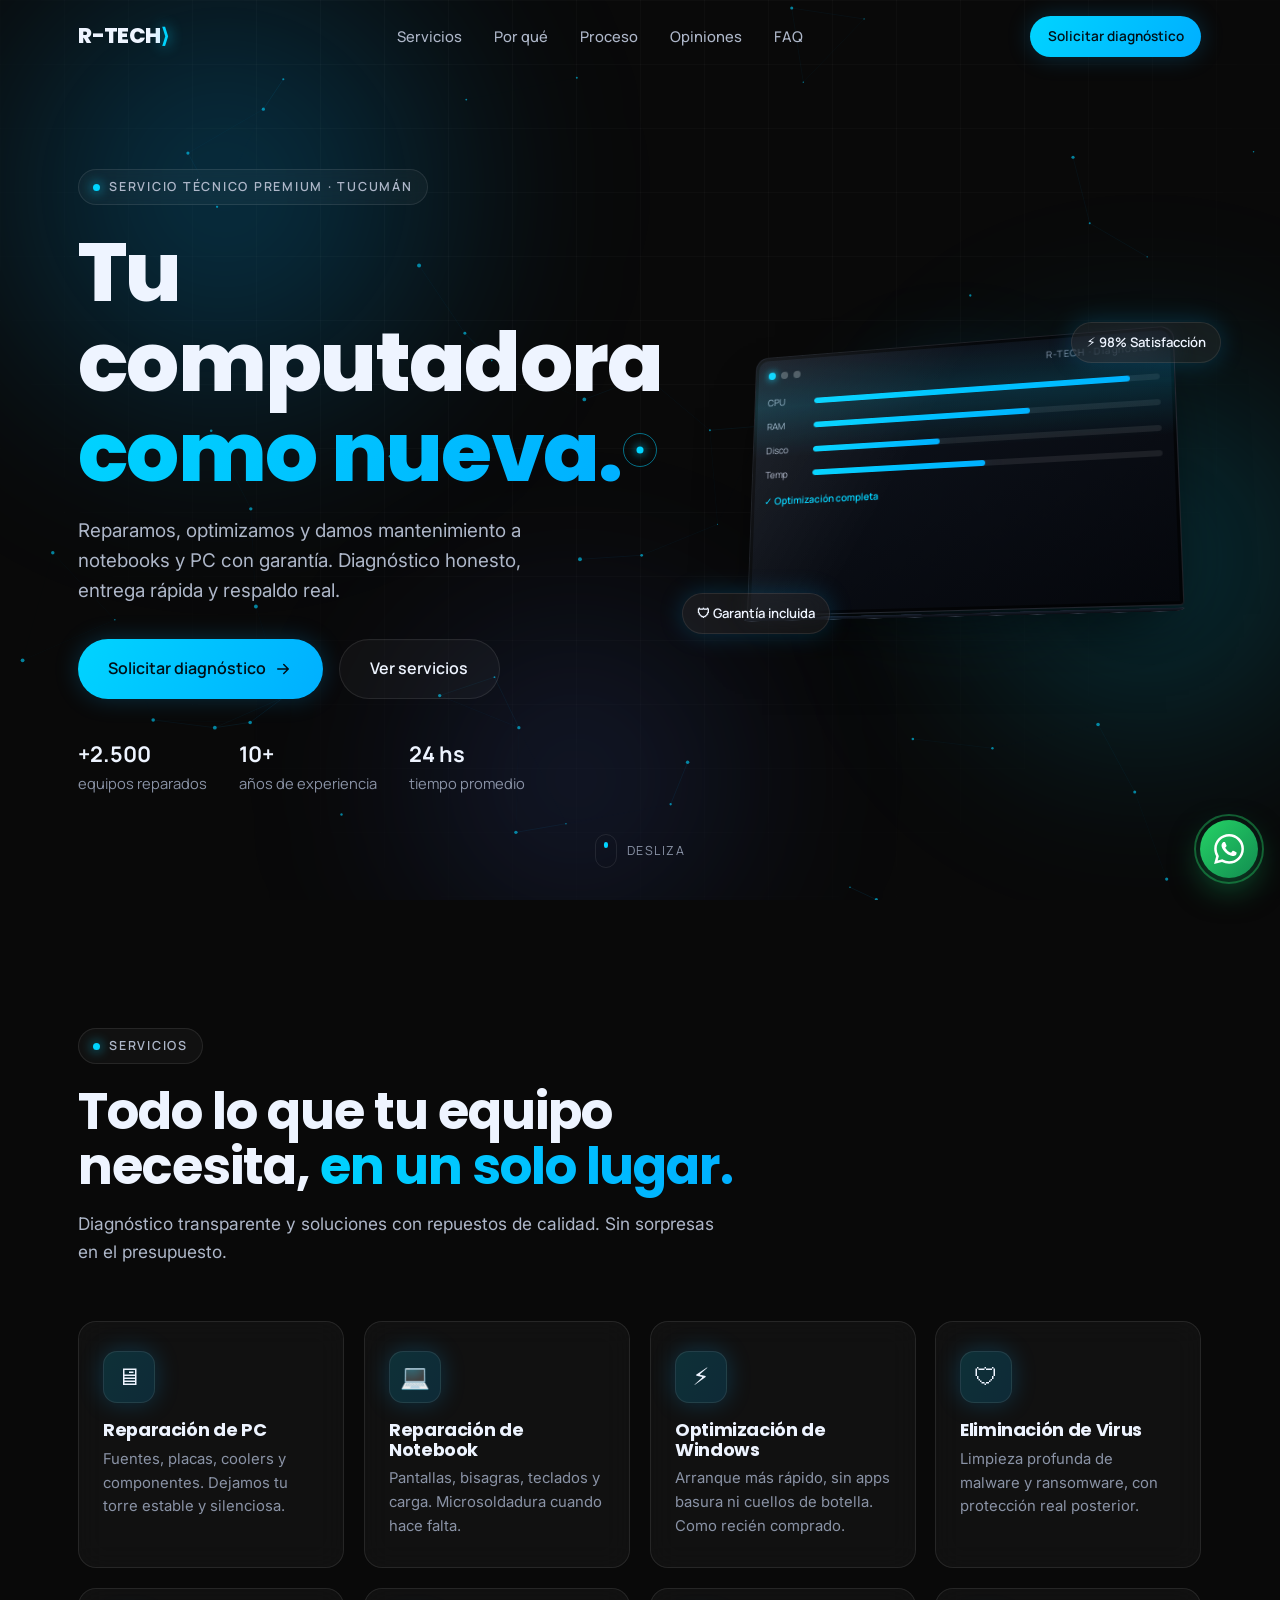
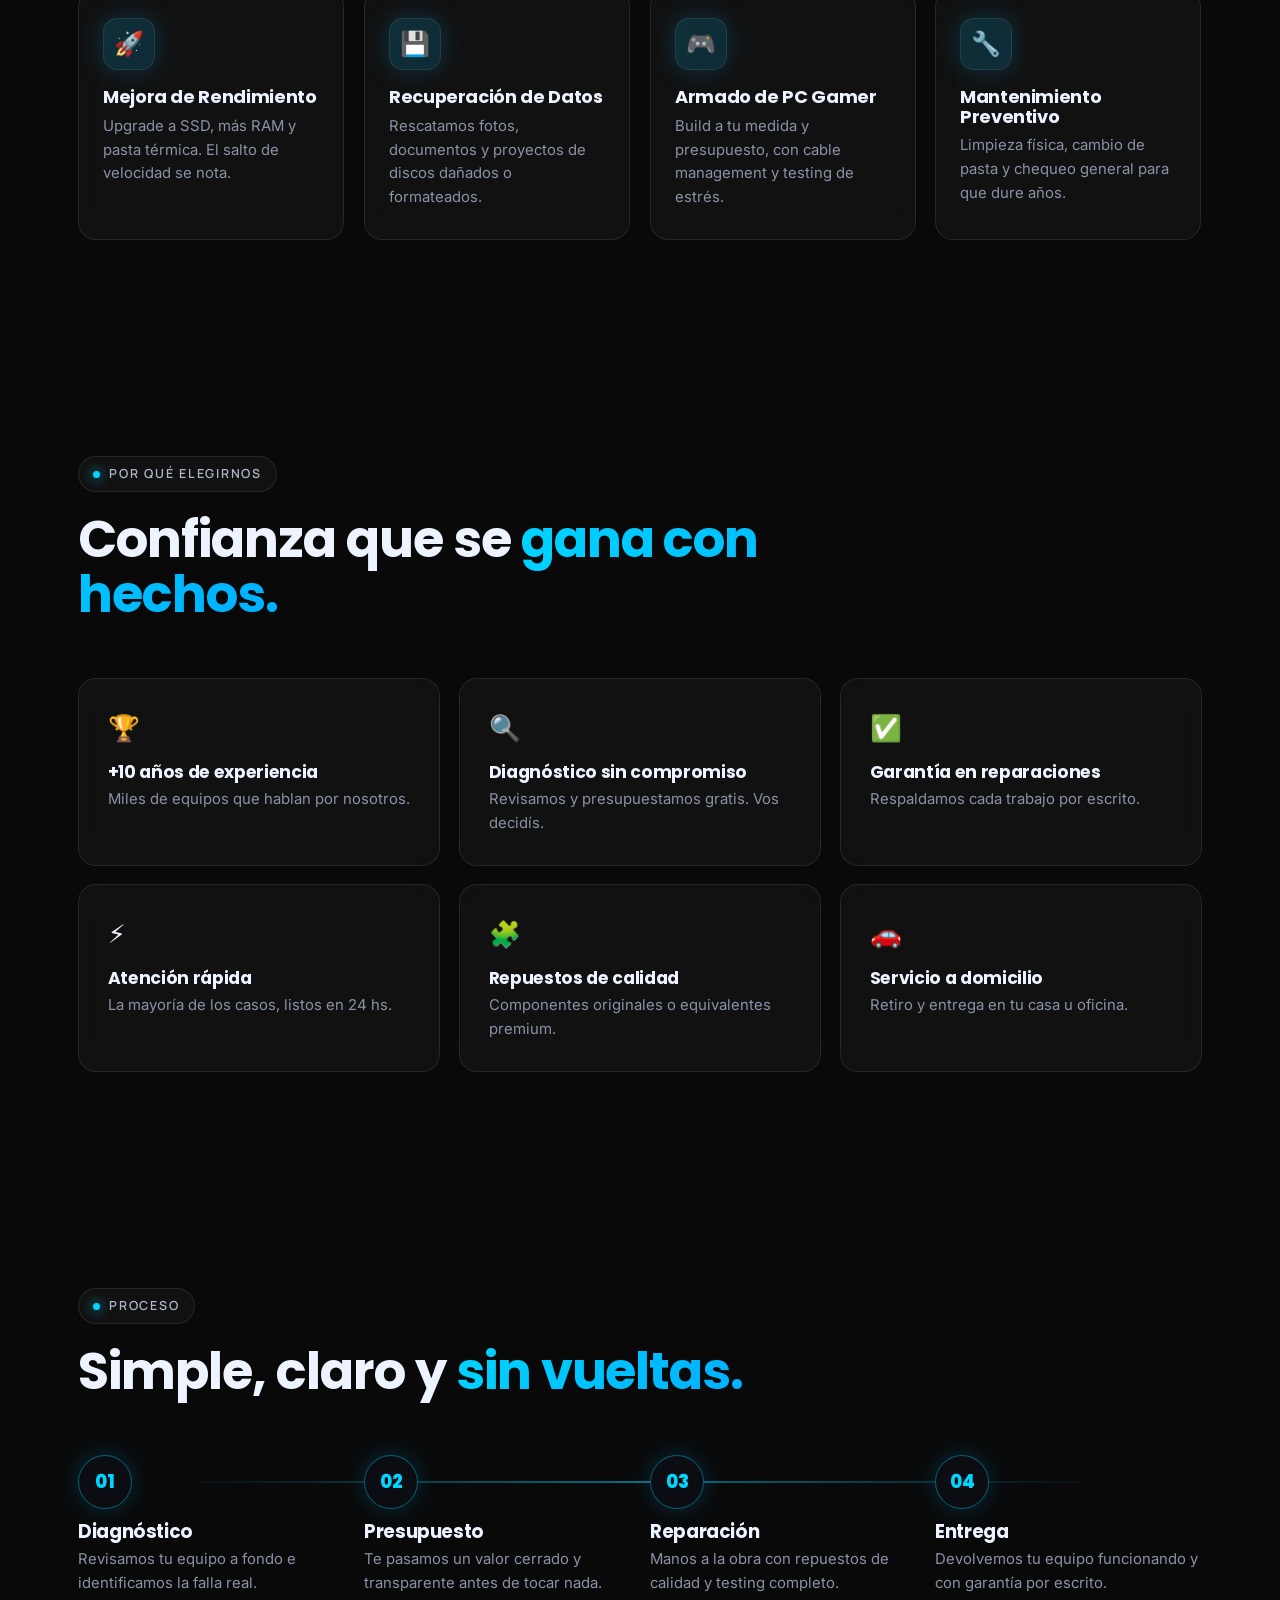
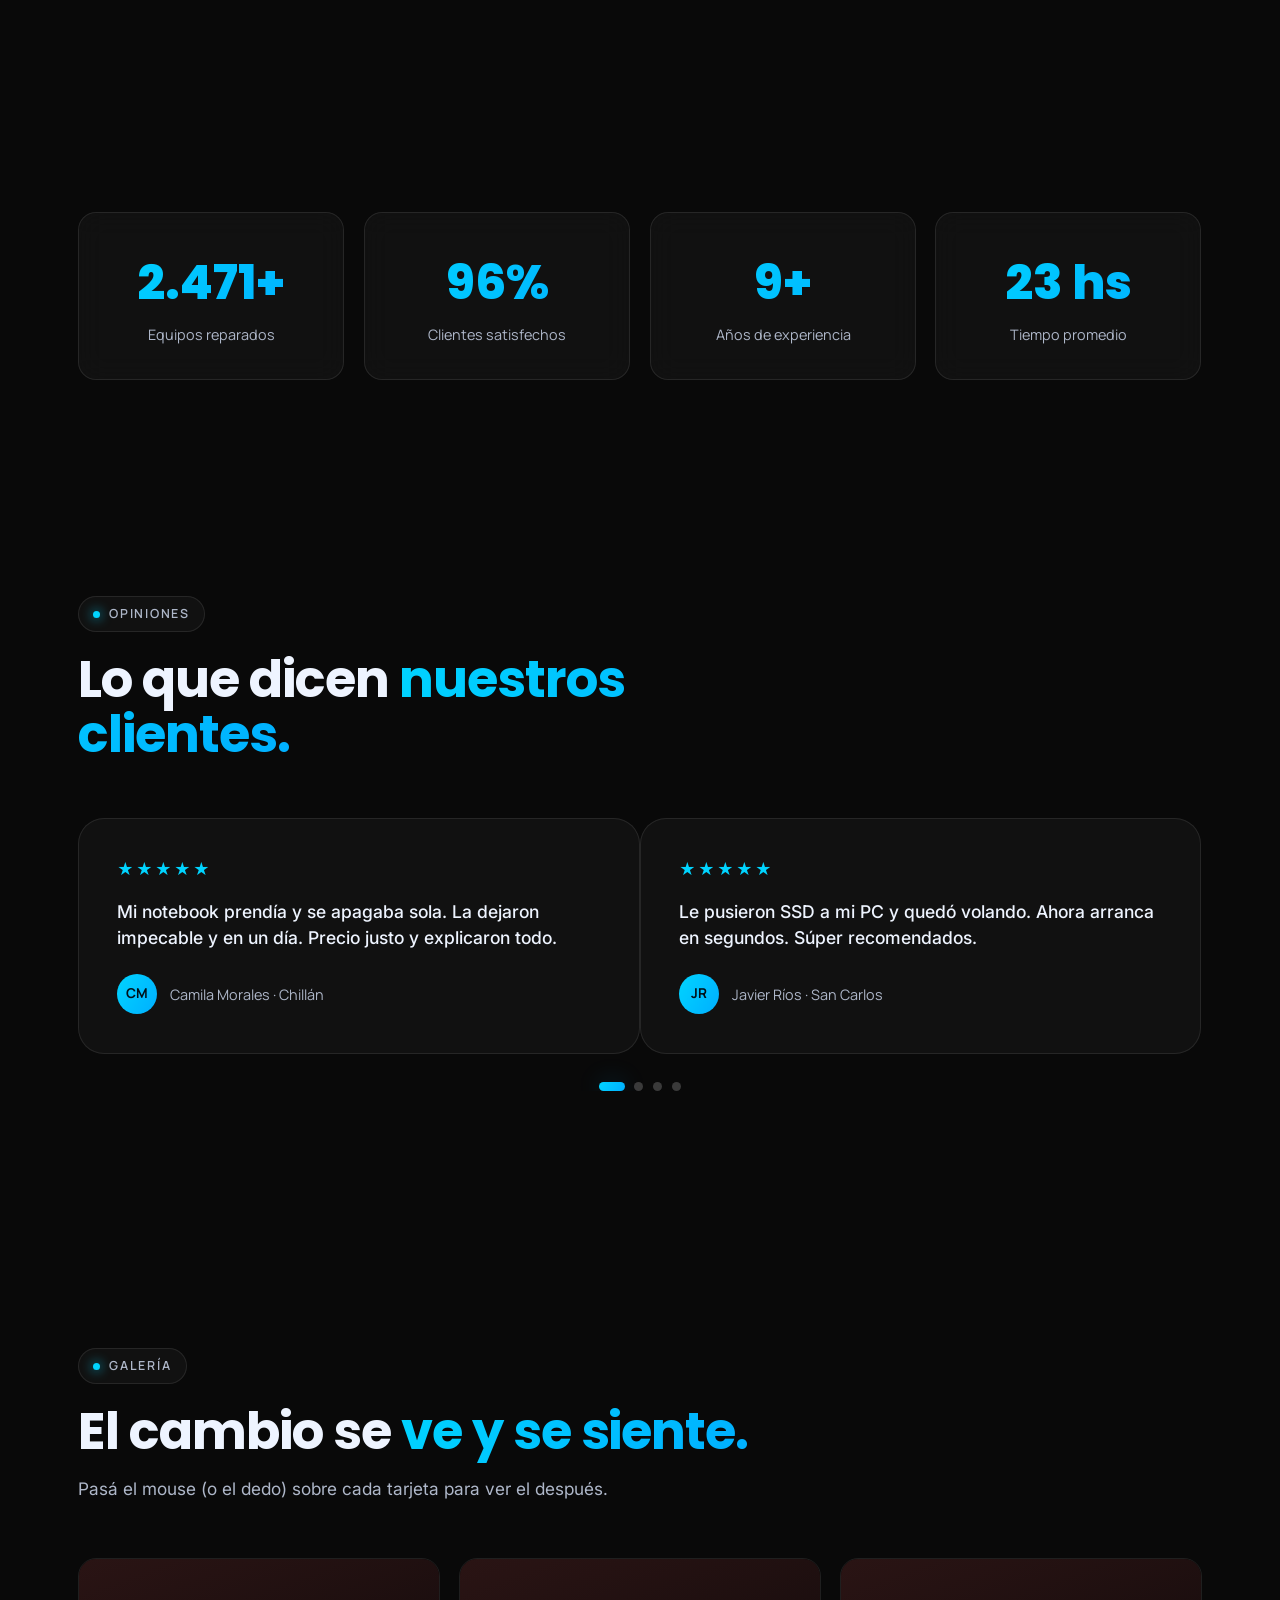
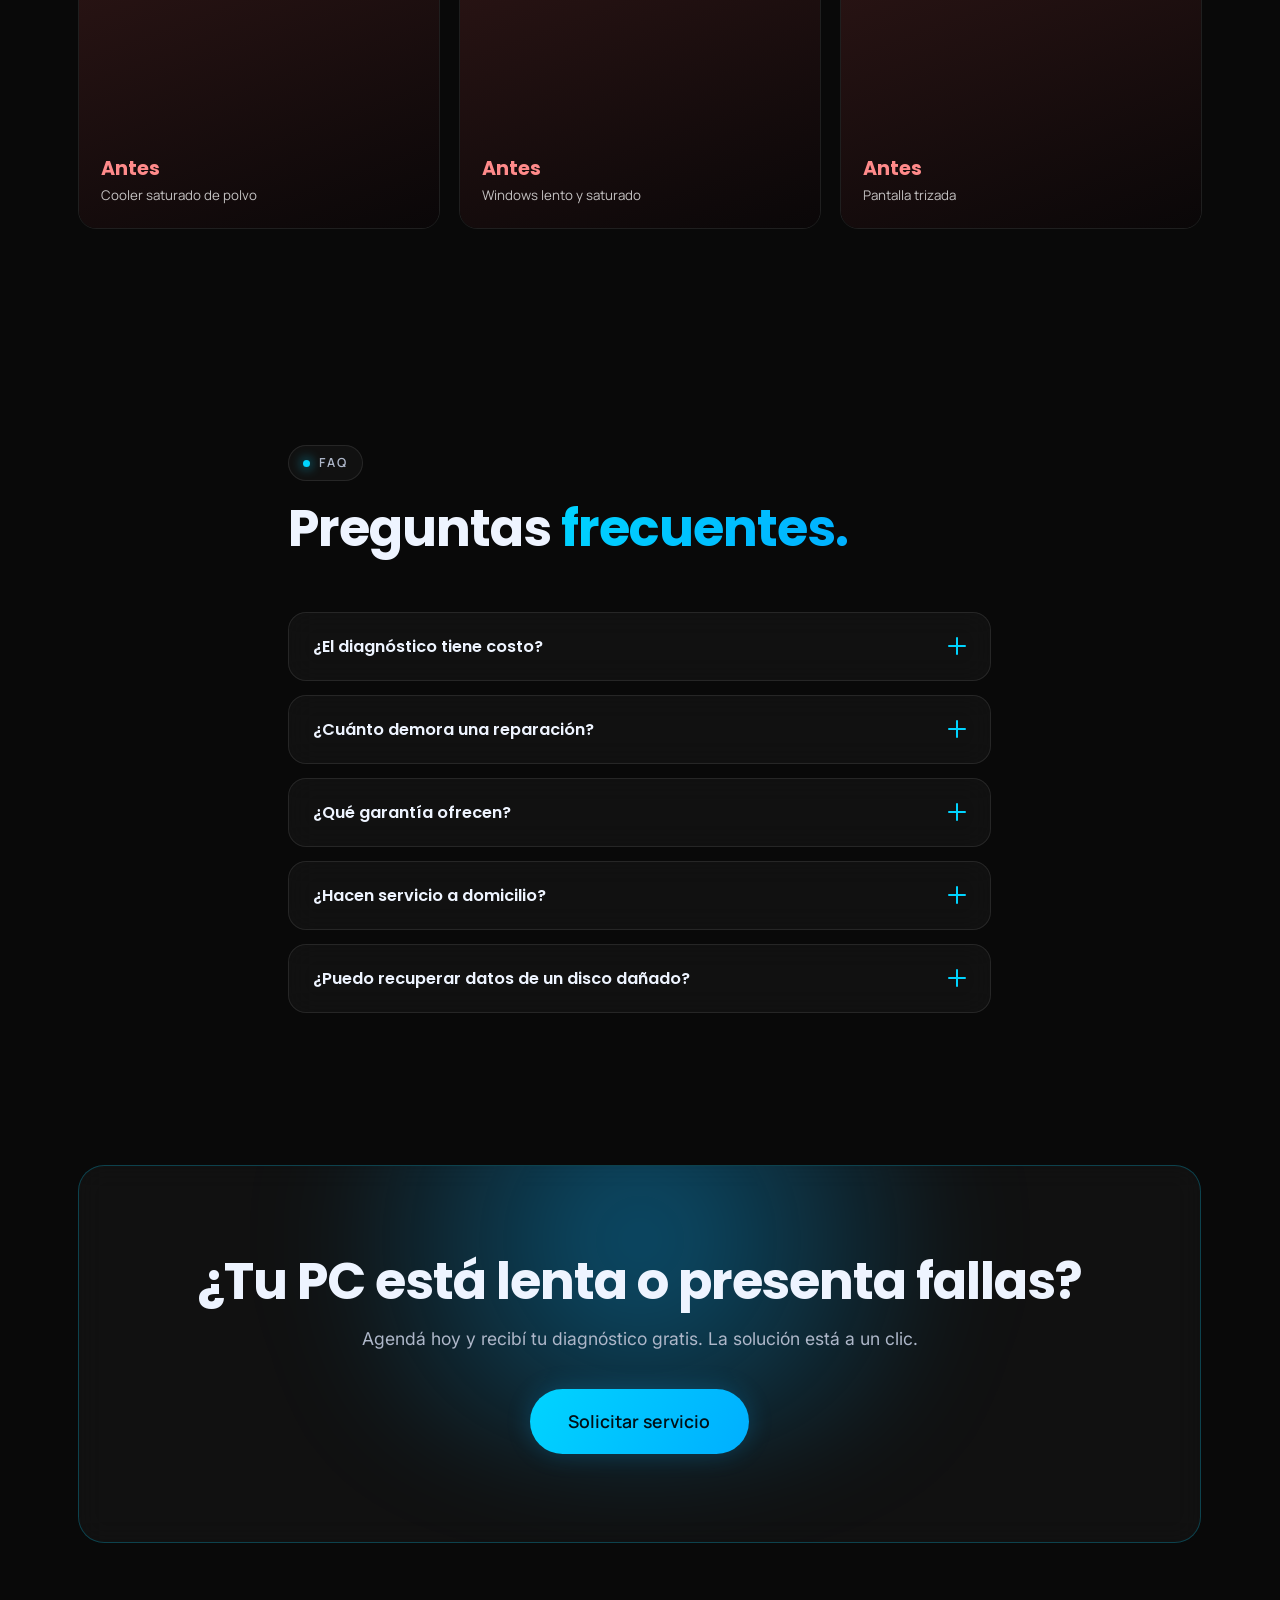
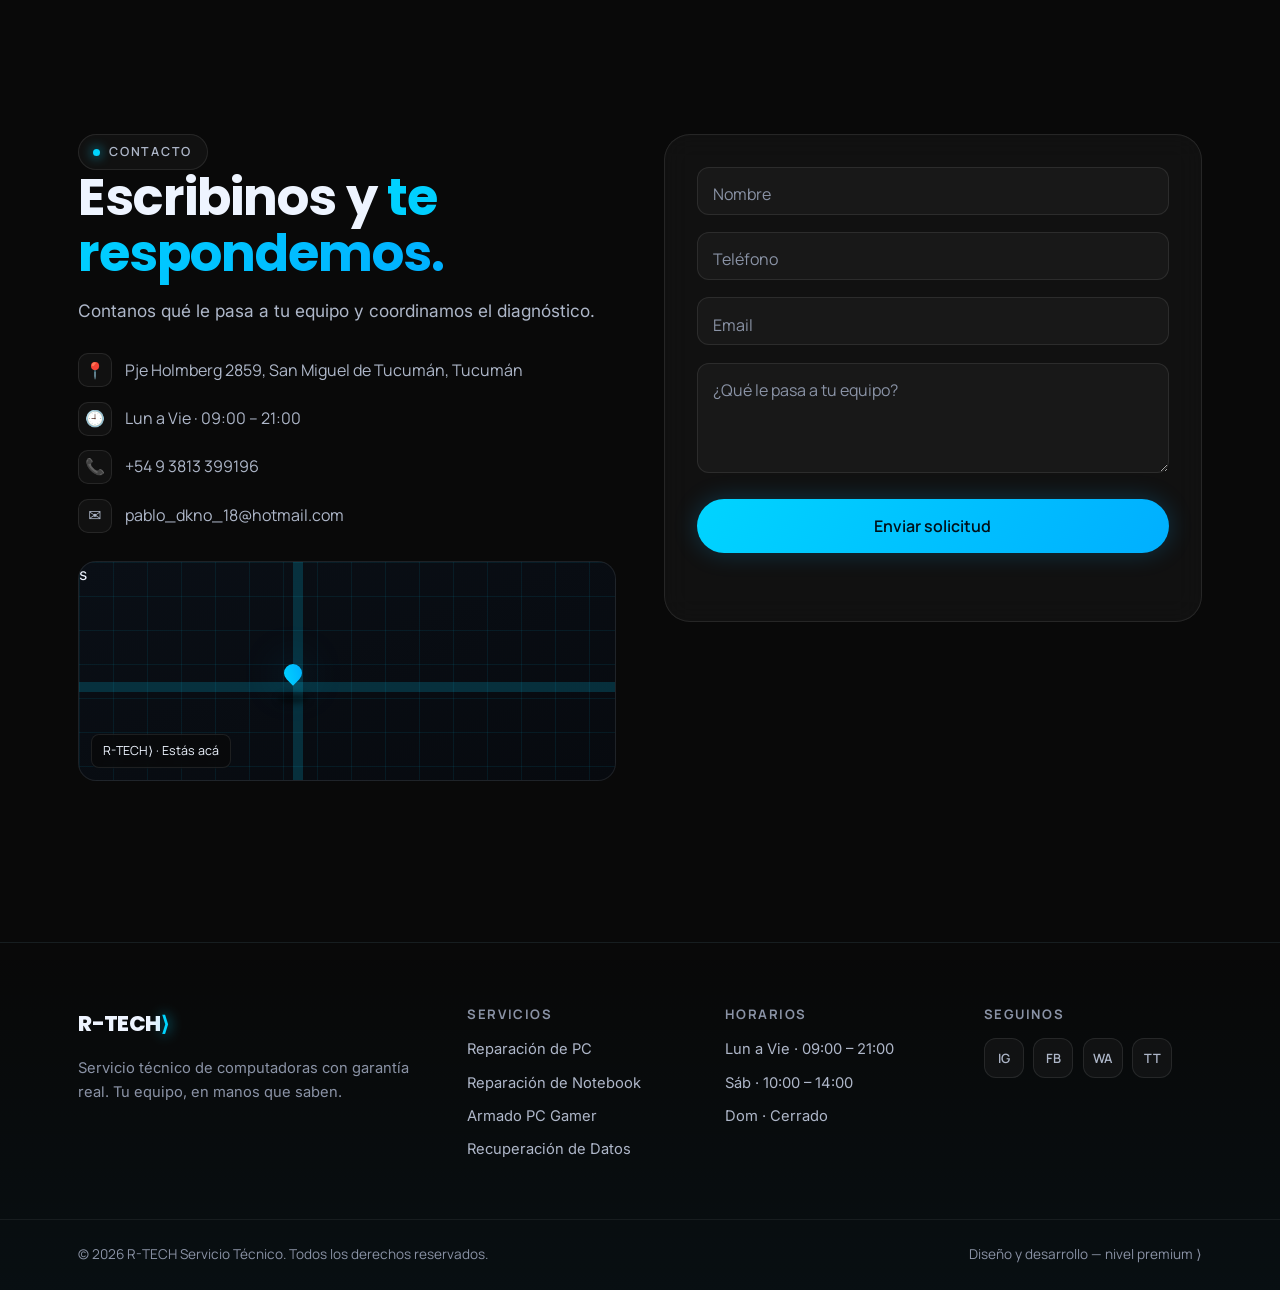
==== commit 90339ecc: "Add files via upload" ====
--- a/index.html
+++ b/index.html
@@ -6,20 +6,20 @@
   ============================================================ -->
   <meta charset="UTF-8" />
   <meta name="viewport" content="width=device-width, initial-scale=1.0" />
-  <title>REBOOT⟩ Servicio Técnico de Computadoras | Reparación de PC y Notebooks</title>
+  <title>R-TECH⟩ Servicio Técnico de Computadoras | Reparación de PC y Notebooks</title>
 
   <!-- ============================================================
        SEO
   ============================================================ -->
   <meta name="description" content="Servicio técnico premium de computadoras: reparamos, optimizamos y damos mantenimiento a notebooks y PC con garantía. Diagnóstico sin compromiso y atención en 24 hs." />
   <meta name="keywords" content="servicio técnico, reparación de computadoras, reparación notebook, armado pc gamer, recuperación de datos, optimización windows, eliminación de virus" />
-  <meta name="author" content="REBOOT Servicio Técnico" />
+  <meta name="author" content="R-TECH Servicio Técnico" />
   <meta name="theme-color" content="#090909" />
   <link rel="canonical" href="https://reboot-servicio.cl/" />
 
   <!-- Open Graph -->
   <meta property="og:type" content="website" />
-  <meta property="og:title" content="REBOOT⟩ Servicio Técnico de Computadoras" />
+  <meta property="og:title" content="R-TECH⟩ Servicio Técnico de Computadoras" />
   <meta property="og:description" content="Reparamos, optimizamos y damos mantenimiento a notebooks y PC con garantía. Diagnóstico sin compromiso." />
   <meta property="og:locale" content="es_CL" />
   <meta property="og:url" content="https://reboot-servicio.cl/" />
@@ -27,7 +27,7 @@
 
   <!-- Twitter Card -->
   <meta name="twitter:card" content="summary_large_image" />
-  <meta name="twitter:title" content="REBOOT⟩ Servicio Técnico de Computadoras" />
+  <meta name="twitter:title" content="R-TECH⟩ Servicio Técnico de Computadoras" />
   <meta name="twitter:description" content="Tu computadora como nueva. Diagnóstico sin compromiso y garantía en cada reparación." />
 
   <!-- ============================================================
@@ -46,26 +46,26 @@
   {
     "@context": "https://schema.org",
     "@type": "LocalBusiness",
-    "name": "REBOOT Servicio Técnico de Computadoras",
+    "name": "R-TECH Servicio Técnico de Computadoras",
     "image": "https://reboot-servicio.cl/og-image.jpg",
     "description": "Reparación, optimización y mantenimiento de notebooks y PC con garantía.",
     "@id": "https://reboot-servicio.cl",
     "url": "https://reboot-servicio.cl",
-    "telephone": "+56900000000",
+    "telephone": "+5493813399196",
     "priceRange": "$$",
     "address": {
       "@type": "PostalAddress",
-      "streetAddress": "Av. Principal 1234",
-      "addressLocality": "Chillán",
-      "addressRegion": "Ñuble",
-      "postalCode": "3800000",
-      "addressCountry": "CL"
+      "streetAddress": "Pje Holmberg 2859",
+      "addressLocality": "San Miguel de Tucumán",
+      "addressRegion": "Tucumán",
+      "postalCode": "T4001CZG",
+      "addressCountry": "AR"
     },
     "openingHoursSpecification": [{
       "@type": "OpeningHoursSpecification",
       "dayOfWeek": ["Monday","Tuesday","Wednesday","Thursday","Friday"],
       "opens": "09:00",
-      "closes": "19:00"
+      "closes": "21:00"
     }],
     "aggregateRating": {
       "@type": "AggregateRating",
@@ -103,8 +103,8 @@
   ============================================================ -->
   <header class="nav" data-nav>
     <div class="container nav__inner">
-      <a href="#hero" class="brand" aria-label="REBOOT inicio">
-        <span class="brand__mark">REBOOT</span><span class="brand__chevron">⟩</span>
+      <a href="#hero" class="brand" aria-label="R-TECH inicio">
+        <span class="brand__mark">R-TECH</span><span class="brand__chevron">⟩</span>
       </a>
 
       <nav class="nav__links" aria-label="Navegación principal">
@@ -143,7 +143,7 @@
 
         <div class="hero__copy">
           <span class="eyebrow reveal" data-reveal>
-            <span class="eyebrow__dot"></span> Servicio técnico premium · Ñuble
+            <span class="eyebrow__dot"></span> Servicio técnico premium · Tucumán
           </span>
 
           <h1 class="hero__title reveal" data-reveal data-reveal-delay="80">
@@ -181,7 +181,7 @@
               <div class="screen__ui">
                 <div class="ui__topbar">
                   <span class="ui__dot"></span><span class="ui__dot"></span><span class="ui__dot"></span>
-                  <span class="ui__title">REBOOT · Diagnóstico</span>
+                  <span class="ui__title">R-TECH · Diagnóstico</span>
                 </div>
                 <div class="ui__body">
                   <div class="ui__row"><span>CPU</span><i style="--w:92%"></i></div>
@@ -537,19 +537,19 @@
             <p class="section__lead">Contanos qué le pasa a tu equipo y coordinamos el diagnóstico.</p>
 
             <ul class="contact__list">
-              <li><span>📍</span> Av. Principal 1234, Chillán, Ñuble</li>
-              <li><span>🕘</span> Lun a Vie · 09:00 – 19:00</li>
-              <li><span>📞</span> +56 9 0000 0000</li>
-              <li><span>✉️</span> hola@reboot-servicio.cl</li>
+              <li><span>📍</span> Pje Holmberg 2859, San Miguel de Tucumán, Tucumán</li>
+              <li><span>🕘</span> Lun a Vie · 09:00 – 21:00</li>
+              <li><span>📞</span> +54 9 3813 399196</li>
+              <li><span>✉️</span> pablo_dkno_18@hotmail.com</li>
             </ul>
 
             <!-- Mapa ilustrado (placeholder decorativo, sin librerías) -->
-            <div class="map" aria-hidden="true">
+            <div class="map" aria-hidden="true">s
               <div class="map__grid"></div>
               <div class="map__road map__road--h"></div>
               <div class="map__road map__road--v"></div>
               <div class="map__pin"><span></span></div>
-              <div class="map__tag">REBOOT⟩ · Estás acá</div>
+              <div class="map__tag">R-TECH⟩ · Estás acá</div>
             </div>
           </div>
 
@@ -589,7 +589,7 @@
   <footer class="footer">
     <div class="container footer__inner">
       <div class="footer__brand">
-        <a href="#hero" class="brand"><span class="brand__mark">REBOOT</span><span class="brand__chevron">⟩</span></a>
+        <a href="#hero" class="brand"><span class="brand__mark">R-TECH</span><span class="brand__chevron">⟩</span></a>
         <p>Servicio técnico de computadoras con garantía real. Tu equipo, en manos que saben.</p>
       </div>
 
@@ -603,7 +603,7 @@
 
       <div class="footer__col">
         <h4>Horarios</h4>
-        <p>Lun a Vie · 09:00 – 19:00</p>
+        <p>Lun a Vie · 09:00 – 21:00</p>
         <p>Sáb · 10:00 – 14:00</p>
         <p>Dom · Cerrado</p>
       </div>
@@ -621,14 +621,14 @@
 
     <div class="footer__bottom">
       <div class="container footer__bottom-inner">
-        <span>© <span data-year>2026</span> REBOOT Servicio Técnico. Todos los derechos reservados.</span>
+        <span>© <span data-year>2026</span> R-TECH Servicio Técnico. Todos los derechos reservados.</span>
         <span>Diseño y desarrollo — nivel premium ⟩</span>
       </div>
     </div>
   </footer>
 
   <!-- WhatsApp flotante -->
-  <a href="https://wa.me/56900000000" class="wsp" target="_blank" rel="noopener noreferrer" aria-label="Escribir por WhatsApp">
+  <a href="https://wa.me/5493813399196" class="wsp" target="_blank" rel="noopener noreferrer" aria-label="Escribir por WhatsApp">
     <svg viewBox="0 0 24 24" width="30" height="30" fill="currentColor" aria-hidden="true">
       <path d="M17.472 14.382c-.297-.149-1.758-.867-2.03-.967-.273-.099-.471-.148-.67.15-.197.297-.767.966-.94 1.165-.173.198-.347.223-.644.074-.297-.149-1.255-.462-2.39-1.475-.883-.788-1.48-1.761-1.653-2.059-.173-.297-.018-.458.13-.606.134-.133.298-.347.446-.52.149-.174.198-.298.298-.497.099-.198.05-.371-.025-.52-.075-.149-.669-1.612-.916-2.207-.242-.579-.487-.5-.669-.51-.173-.008-.371-.01-.57-.01-.198 0-.52.074-.792.372-.272.297-1.04 1.016-1.04 2.479 0 1.462 1.065 2.875 1.213 3.074.149.198 2.096 3.2 5.077 4.487.71.306 1.263.489 1.694.625.712.227 1.36.195 1.871.118.571-.085 1.758-.719 2.006-1.413.248-.694.248-1.289.173-1.413-.074-.124-.272-.198-.57-.347m-5.421 7.403h-.004a9.87 9.87 0 01-5.031-1.378l-.361-.214-3.741.982.998-3.648-.235-.374a9.86 9.86 0 01-1.51-5.26c.001-5.45 4.436-9.884 9.888-9.884 2.64 0 5.122 1.03 6.988 2.898a9.825 9.825 0 012.893 6.994c-.003 5.45-4.437 9.884-9.885 9.884m8.413-18.297A11.815 11.815 0 0012.05 0C5.495 0 .16 5.335.157 11.892c0 2.096.547 4.142 1.588 5.945L.057 24l6.305-1.654a11.882 11.882 0 005.683 1.448h.005c6.554 0 11.89-5.335 11.893-11.893a11.821 11.821 0 00-3.48-8.413z"/>
     </svg>
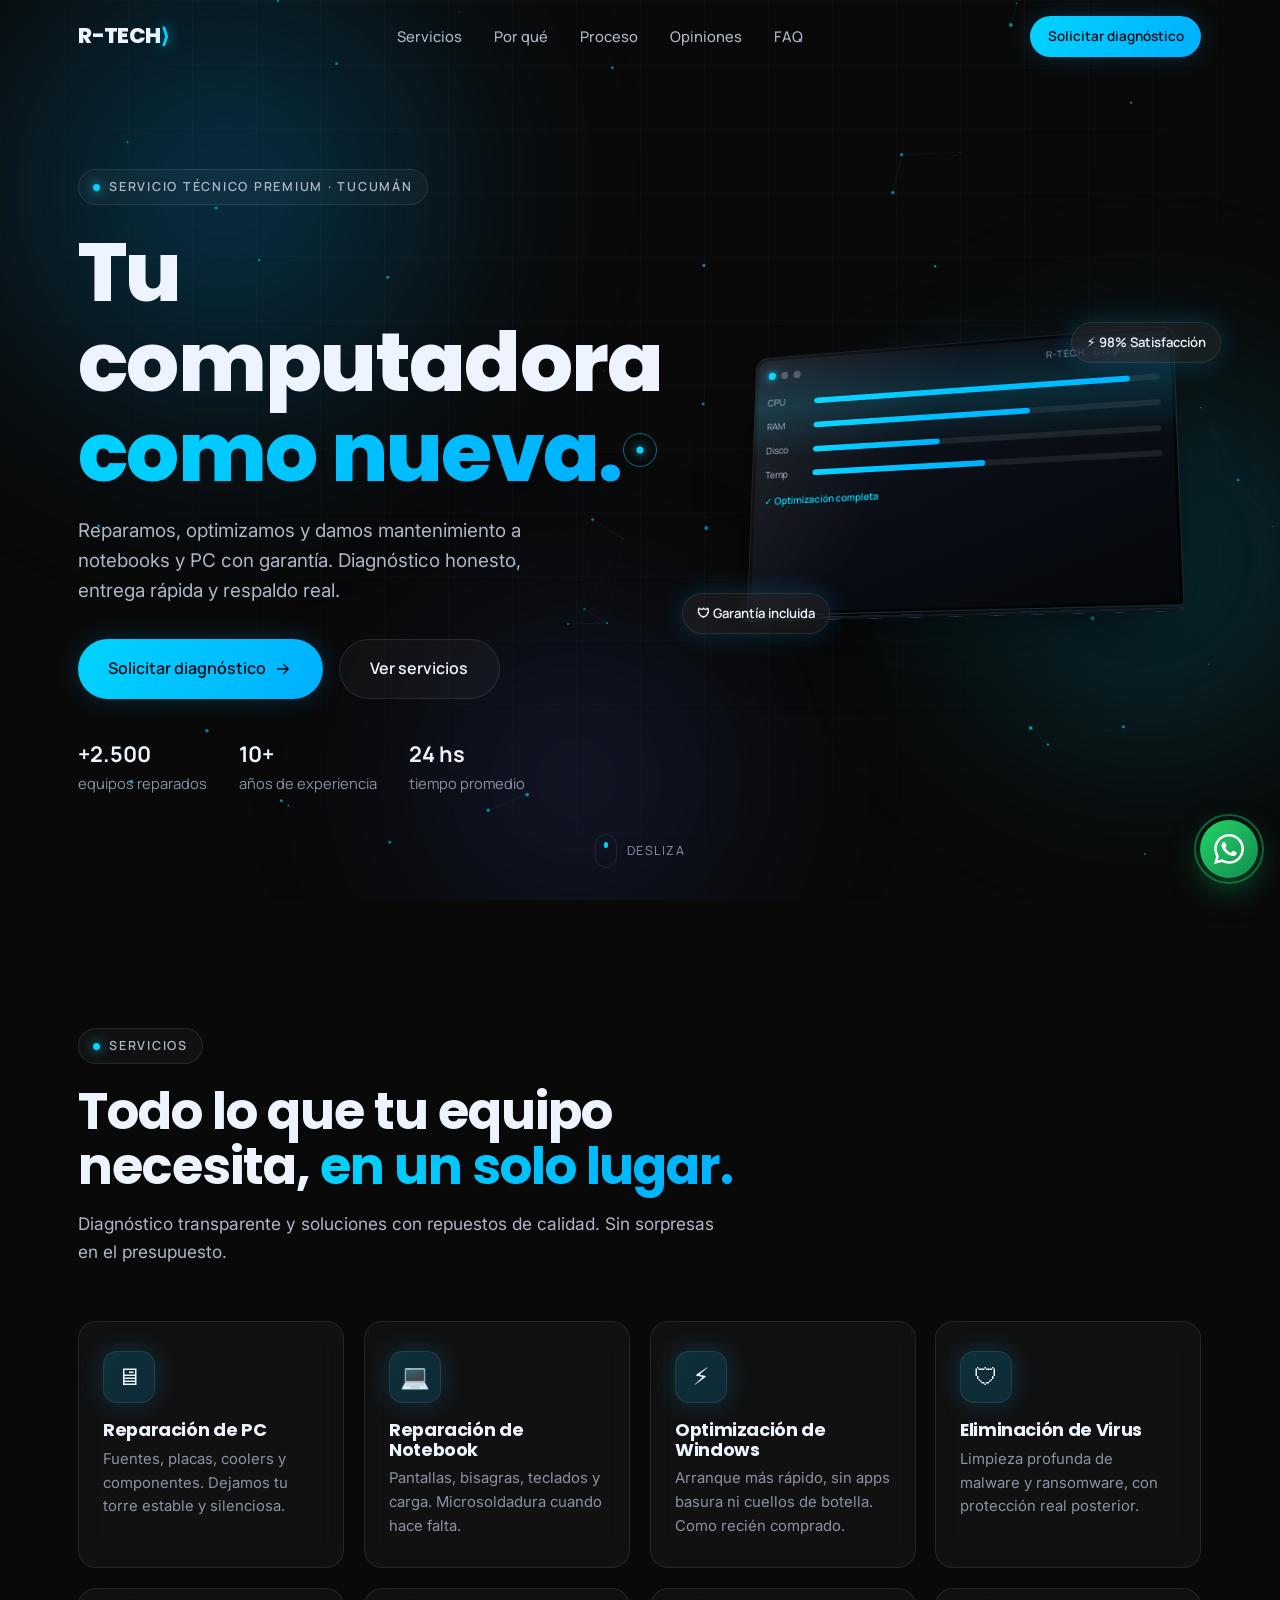
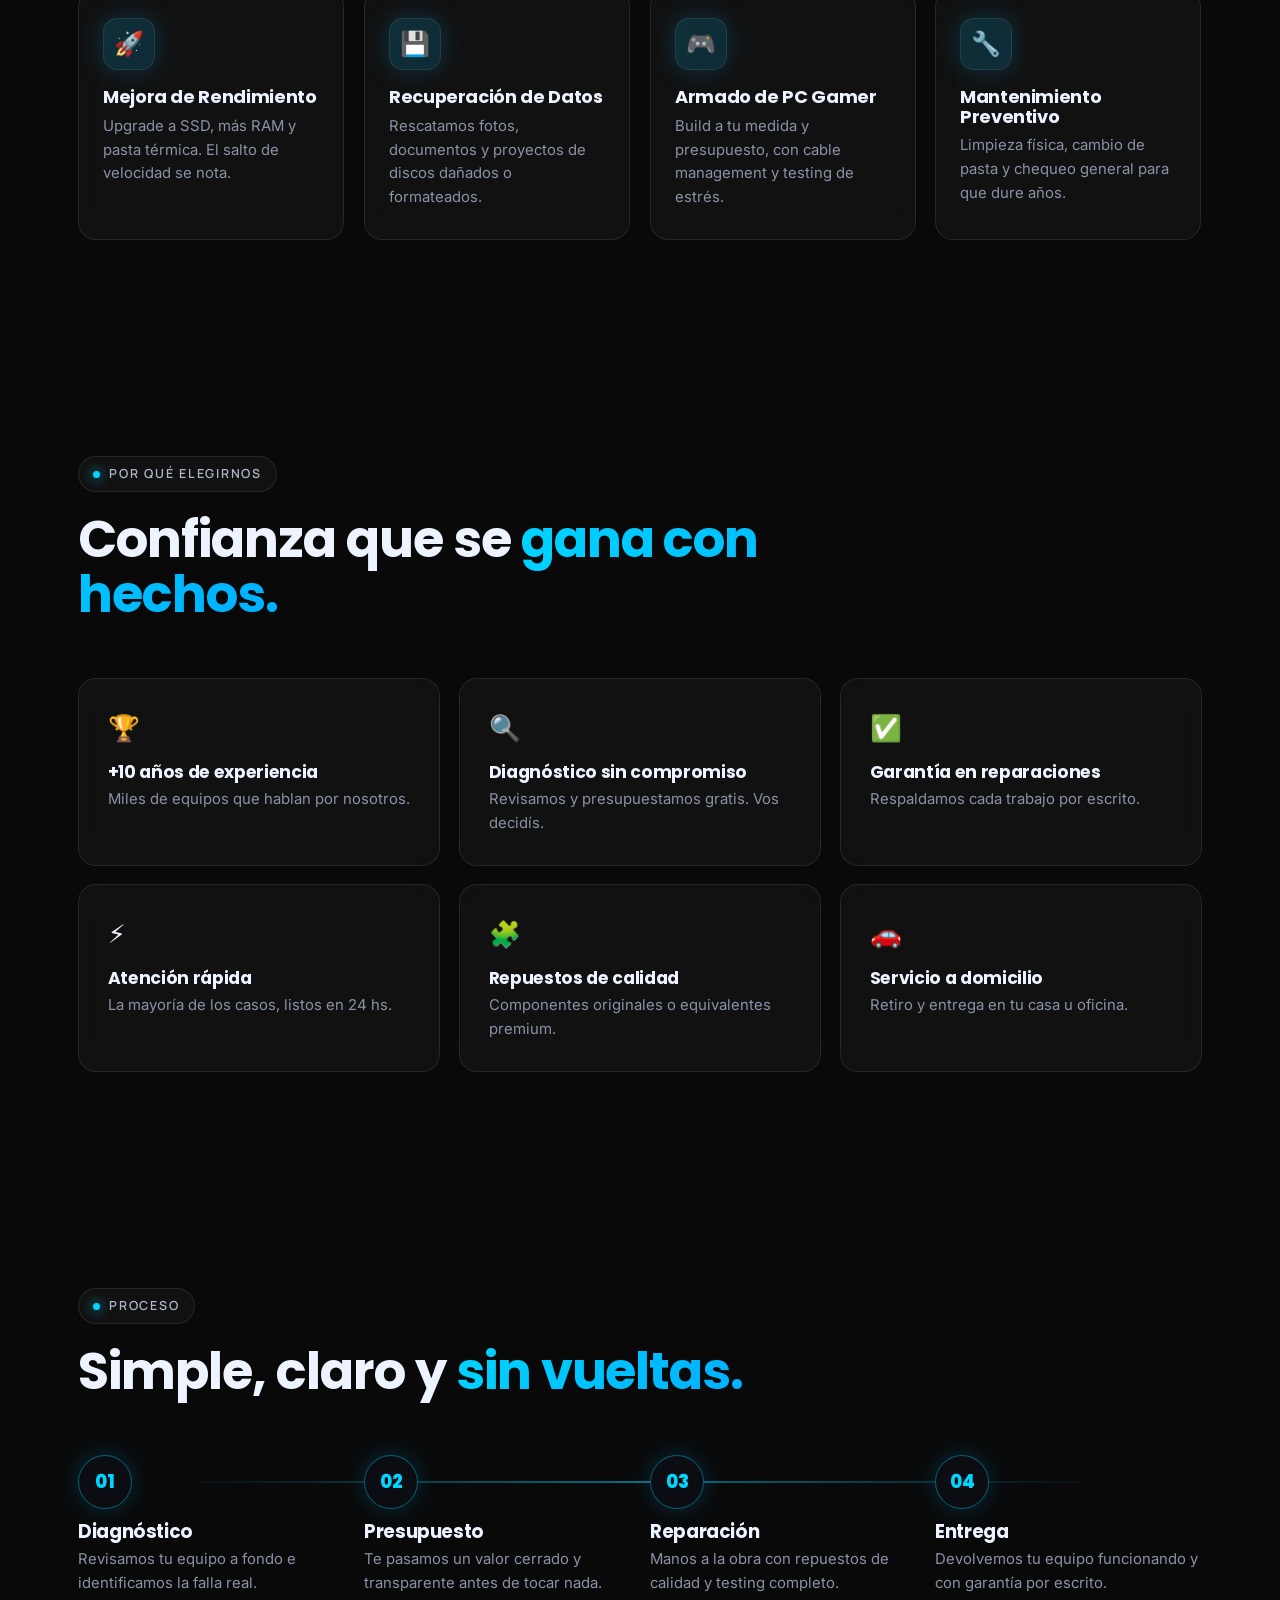
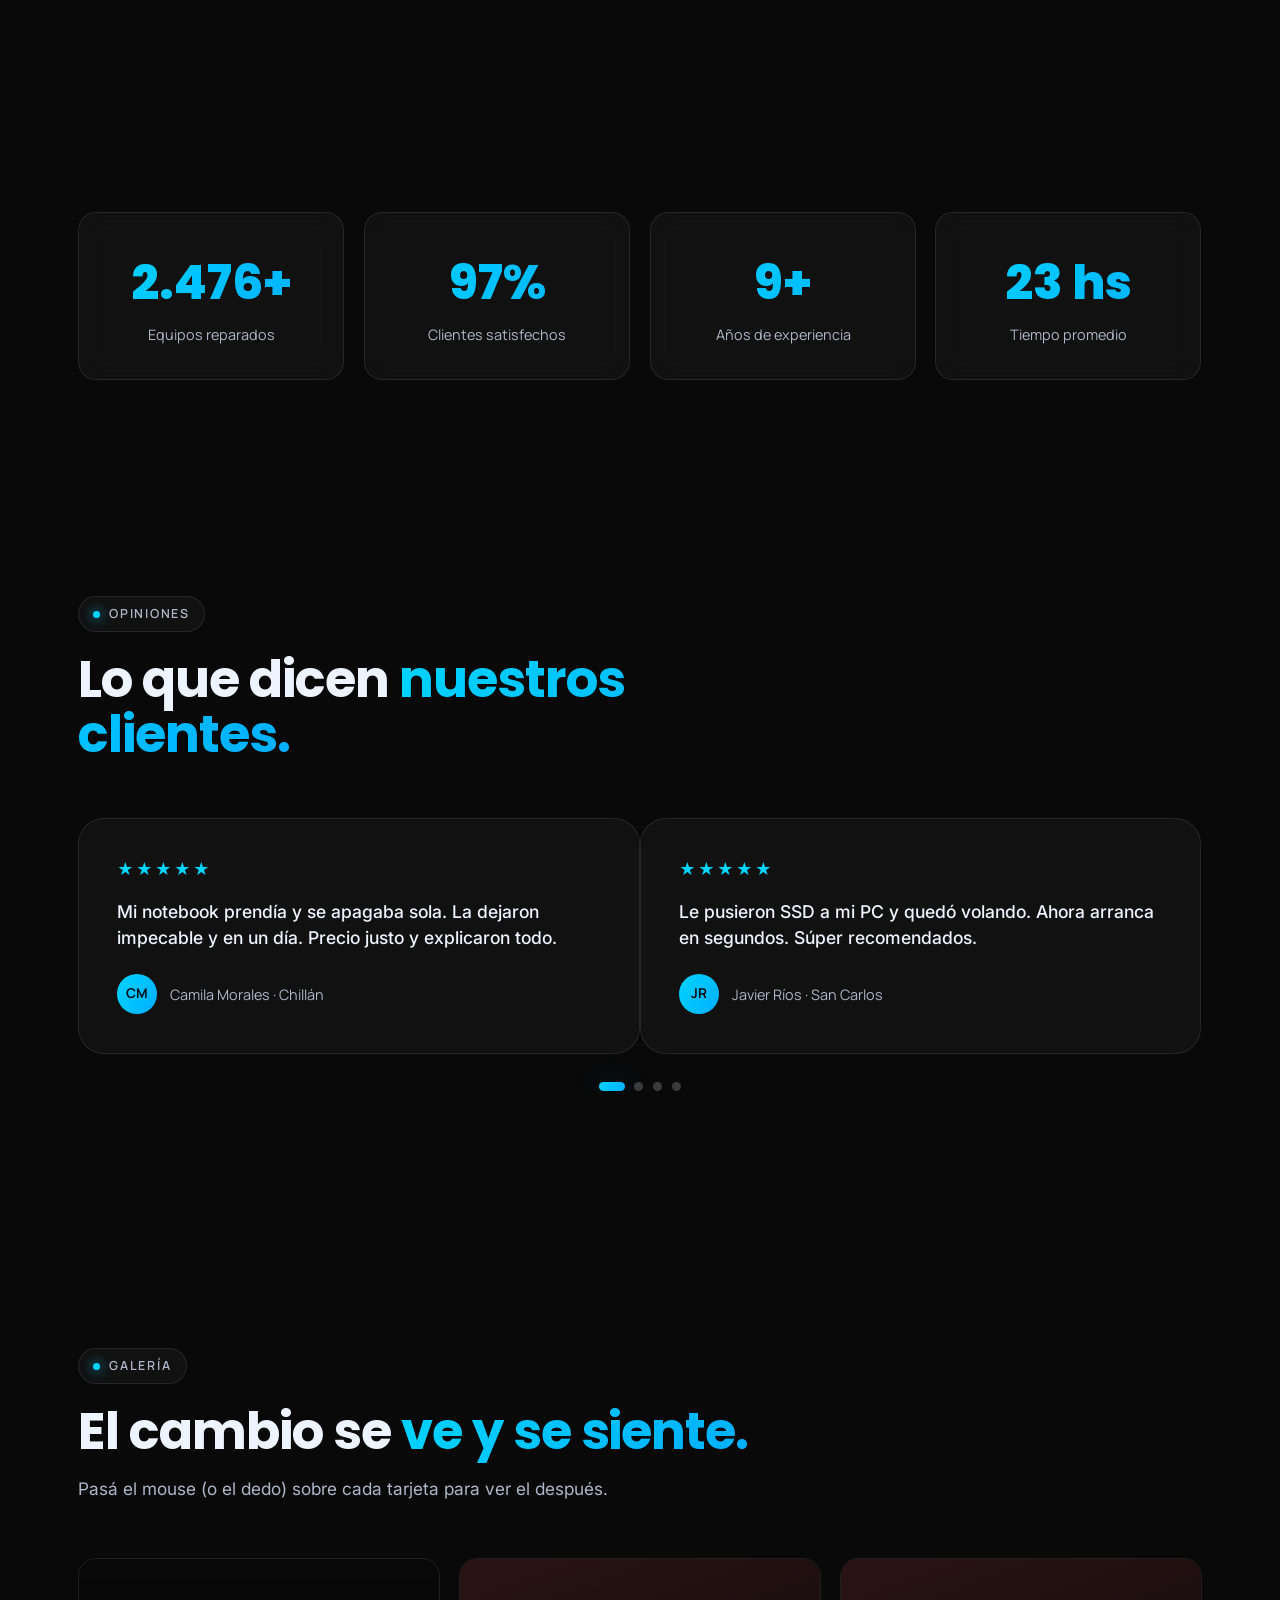
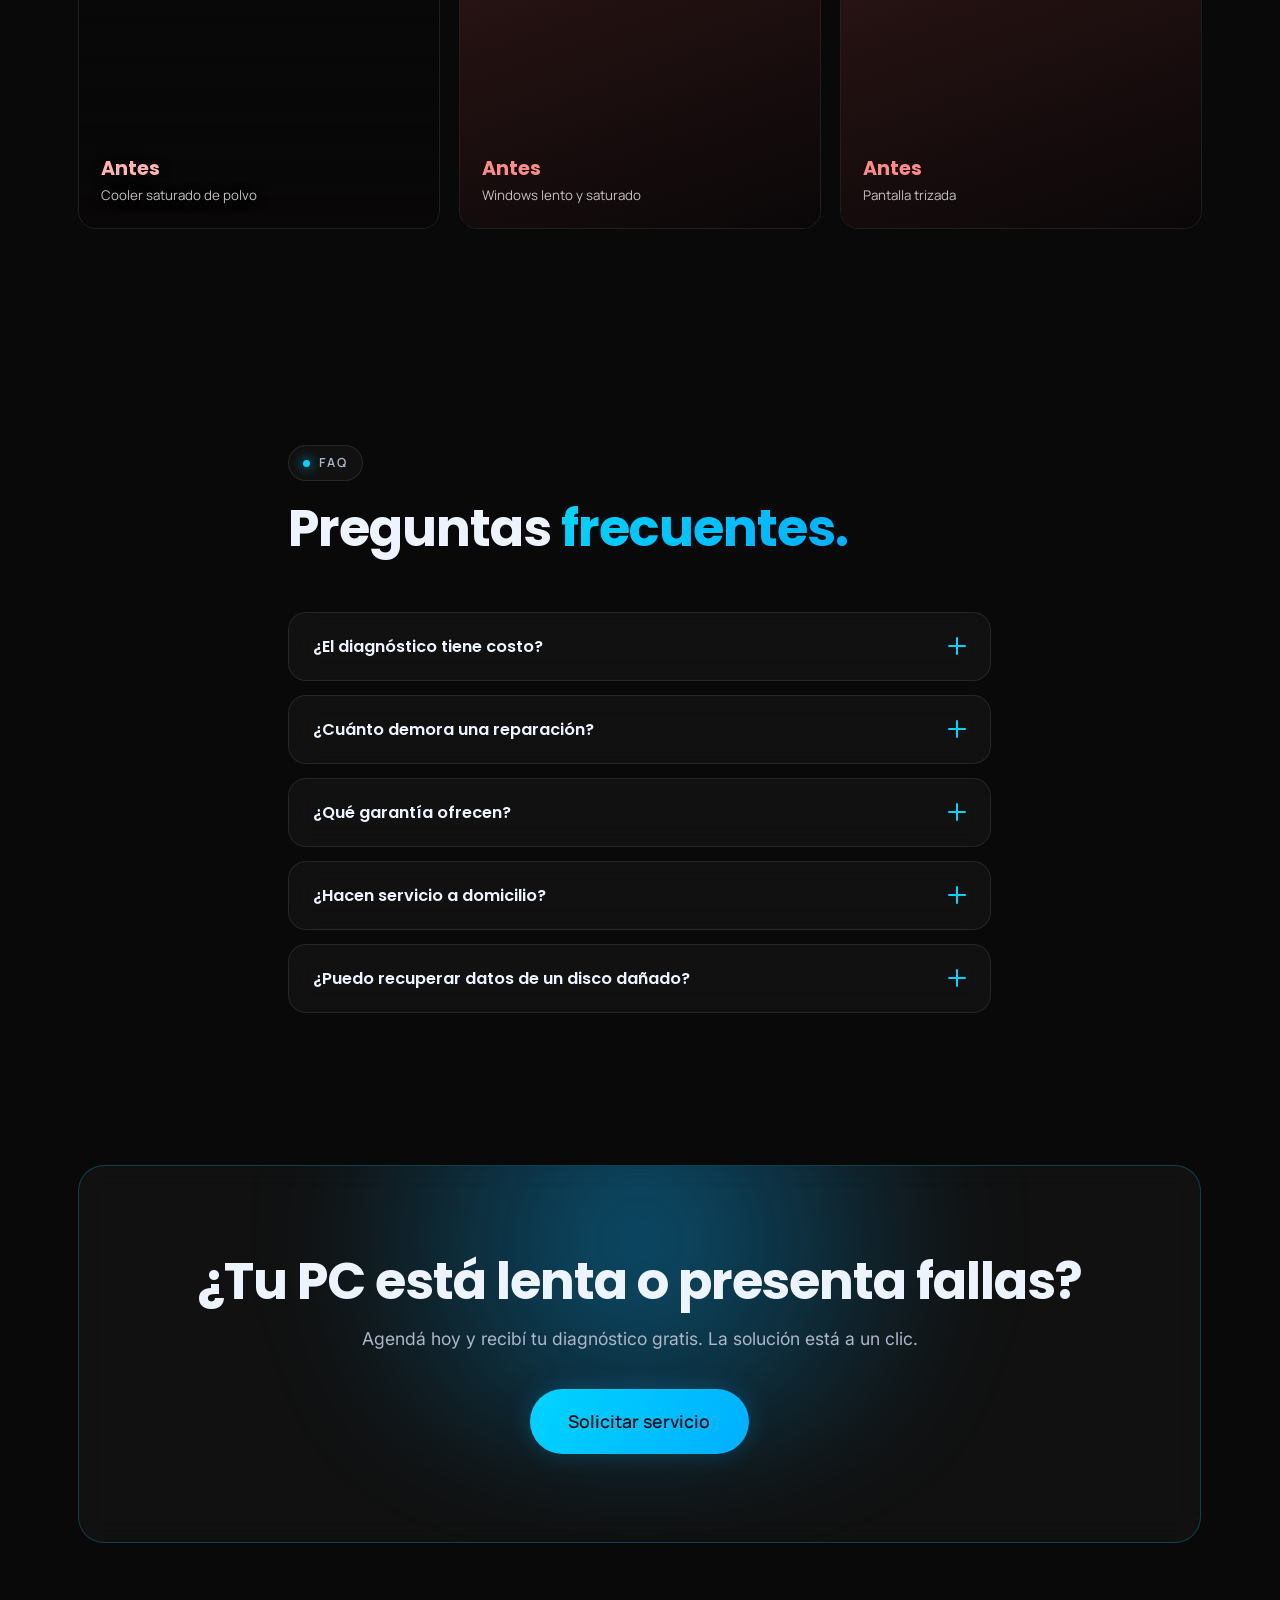
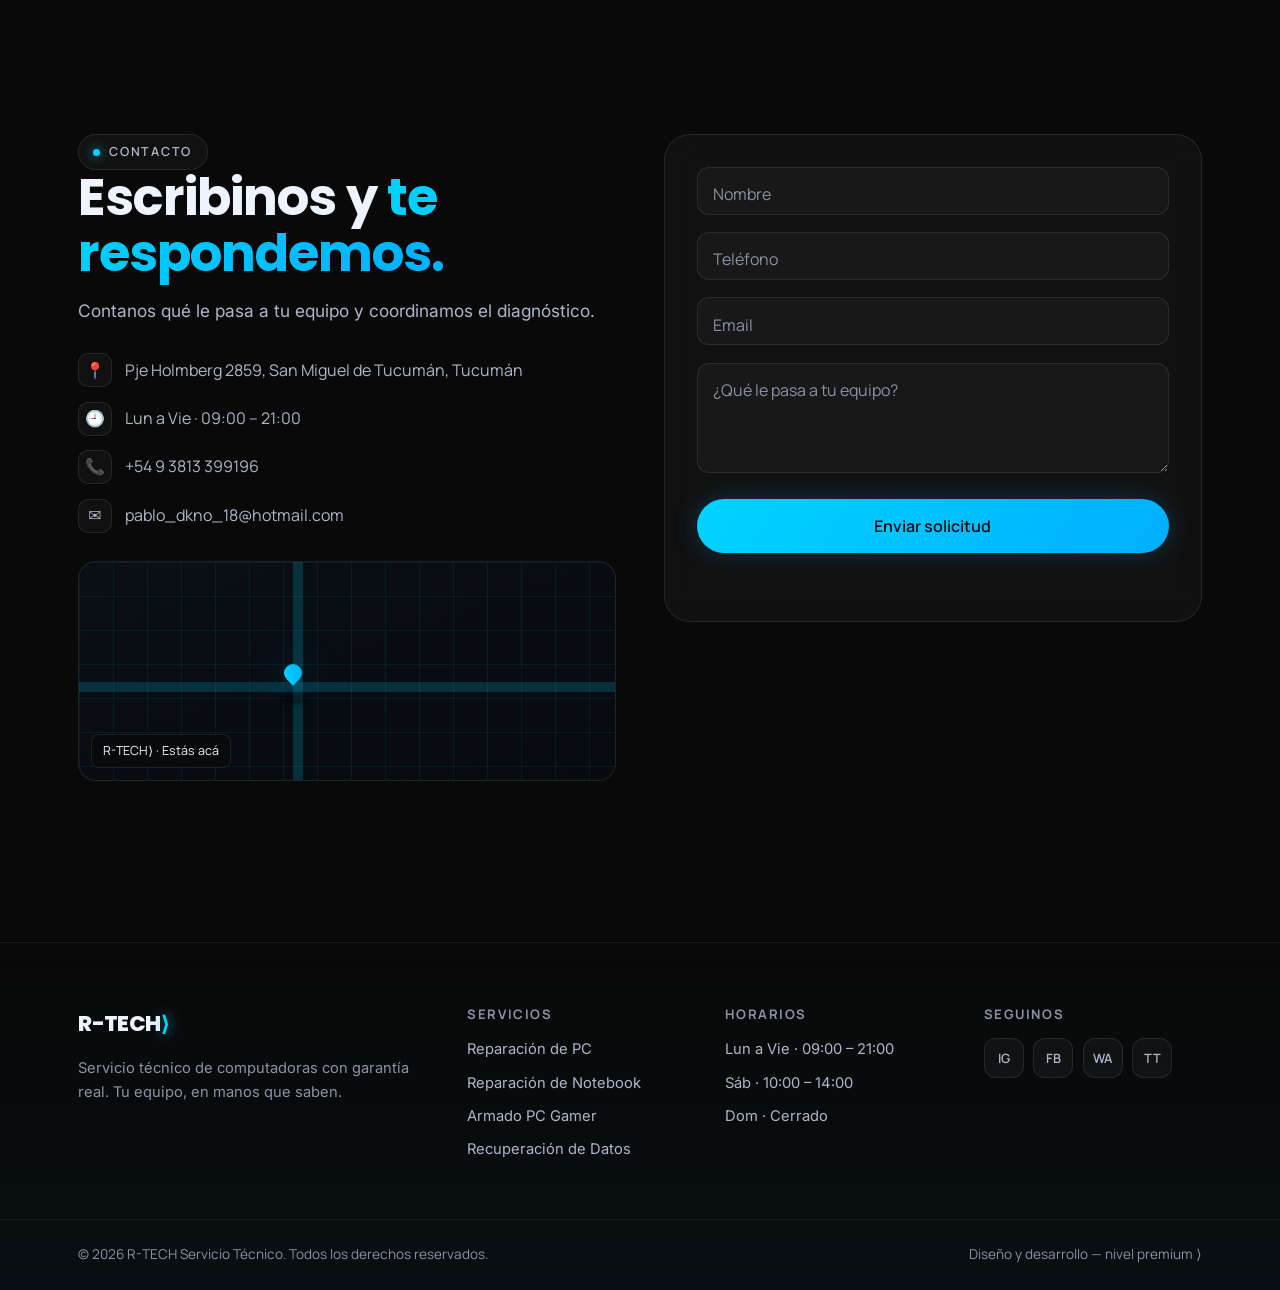
==== commit d201f8aa: "Add files via upload" ====
--- a/index.html
+++ b/index.html
@@ -445,8 +445,8 @@
 
         <div class="gallery">
           <div class="ba reveal" data-reveal>
-            <div class="ba__face ba__before"><span>Antes</span><small>Cooler saturado de polvo</small></div>
-            <div class="ba__face ba__after"><span>Después</span><small>Flujo de aire restaurado</small></div>
+            <div class="ba__face ba__before ba__face--photo" style="background-image: linear-gradient(180deg, rgba(9,7,7,.05) 0%, rgba(9,7,7,.88) 100%), url('images/antes-limpieza.jpg');"><span>Antes</span><small>Cooler saturado de polvo</small></div>
+            <div class="ba__face ba__after ba__face--photo" style="background-image: linear-gradient(180deg, rgba(5,18,26,.05) 0%, rgba(5,18,26,.88) 100%), url('images/despues-gabinete.jpg');"><span>Después</span><small>Flujo de aire restaurado</small></div>
           </div>
           <div class="ba reveal" data-reveal>
             <div class="ba__face ba__before"><span>Antes</span><small>Windows lento y saturado</small></div>
@@ -544,7 +544,7 @@
             </ul>
 
             <!-- Mapa ilustrado (placeholder decorativo, sin librerías) -->
-            <div class="map" aria-hidden="true">s
+            <div class="map" aria-hidden="true">
               <div class="map__grid"></div>
               <div class="map__road map__road--h"></div>
               <div class="map__road map__road--v"></div>
@@ -554,28 +554,39 @@
           </div>
 
           <!-- Formulario elegante -->
-          <form class="contact__form reveal" data-reveal data-form novalidate>
-            <div class="field">
-              <input type="text" id="nombre" name="nombre" required placeholder=" " />
-              <label for="nombre">Nombre</label>
-            </div>
-            <div class="field">
-              <input type="tel" id="telefono" name="telefono" required placeholder=" " />
-              <label for="telefono">Teléfono</label>
-            </div>
-            <div class="field">
-              <input type="email" id="email" name="email" required placeholder=" " />
-              <label for="email">Email</label>
-            </div>
-            <div class="field">
-              <textarea id="mensaje" name="mensaje" rows="4" required placeholder=" "></textarea>
-              <label for="mensaje">¿Qué le pasa a tu equipo?</label>
-            </div>
-            <button type="submit" class="btn btn--primary btn--lg btn--block">
-              Enviar solicitud
-            </button>
-            <p class="form__note" data-form-note aria-live="polite"></p>
-          </form>
+          <form class="contact__form reveal" data-reveal id="contactForm" novalidate>
+  <div class="field">
+    <input type="text" id="nombre" name="nombre" required placeholder=" " />
+    <label for="nombre">Nombre</label>
+  </div>
+
+  <div class="field">
+    <input type="tel" id="telefono" name="telefono" required placeholder=" " />
+    <label for="telefono">Teléfono</label>
+  </div>
+
+  <div class="field">
+    <input type="email" id="email" name="email" required placeholder=" " />
+    <label for="email">Email</label>
+  </div>
+
+  <div class="field">
+    <textarea
+      id="mensaje"
+      name="mensaje"
+      rows="4"
+      required
+      placeholder=" "
+    ></textarea>
+    <label for="mensaje">¿Qué le pasa a tu equipo?</label>
+  </div>
+
+  <button type="submit" class="btn btn--primary btn--lg btn--block">
+    Enviar solicitud
+  </button>
+
+  <p class="form__note" data-form-note aria-live="polite"></p>
+</form>
 
         </div>
       </div>
--- a/style.css
+++ b/style.css
@@ -463,6 +463,12 @@
 .ba:hover .ba__after, .ba:focus-within .ba__after { opacity: 1; transform: scale(1); }
 .ba:hover .ba__before { opacity: 0; }
 
+/* Tarjetas con foto real (antes/después con imagen de archivo) */
+.ba__face--photo { background-size: cover; background-position: center; }
+.ba__face--photo span, .ba__face--photo small { text-shadow: 0 2px 12px rgba(0,0,0,.55); }
+.ba__before.ba__face--photo span { color: #ffb3b3; }
+.ba__after.ba__face--photo span { color: var(--celeste); }
+
 /* --- FAQ (acordeón) --- */
 .faq { display: flex; flex-direction: column; gap: .9rem; }
 .faq__item { border-radius: var(--r); overflow: hidden; }
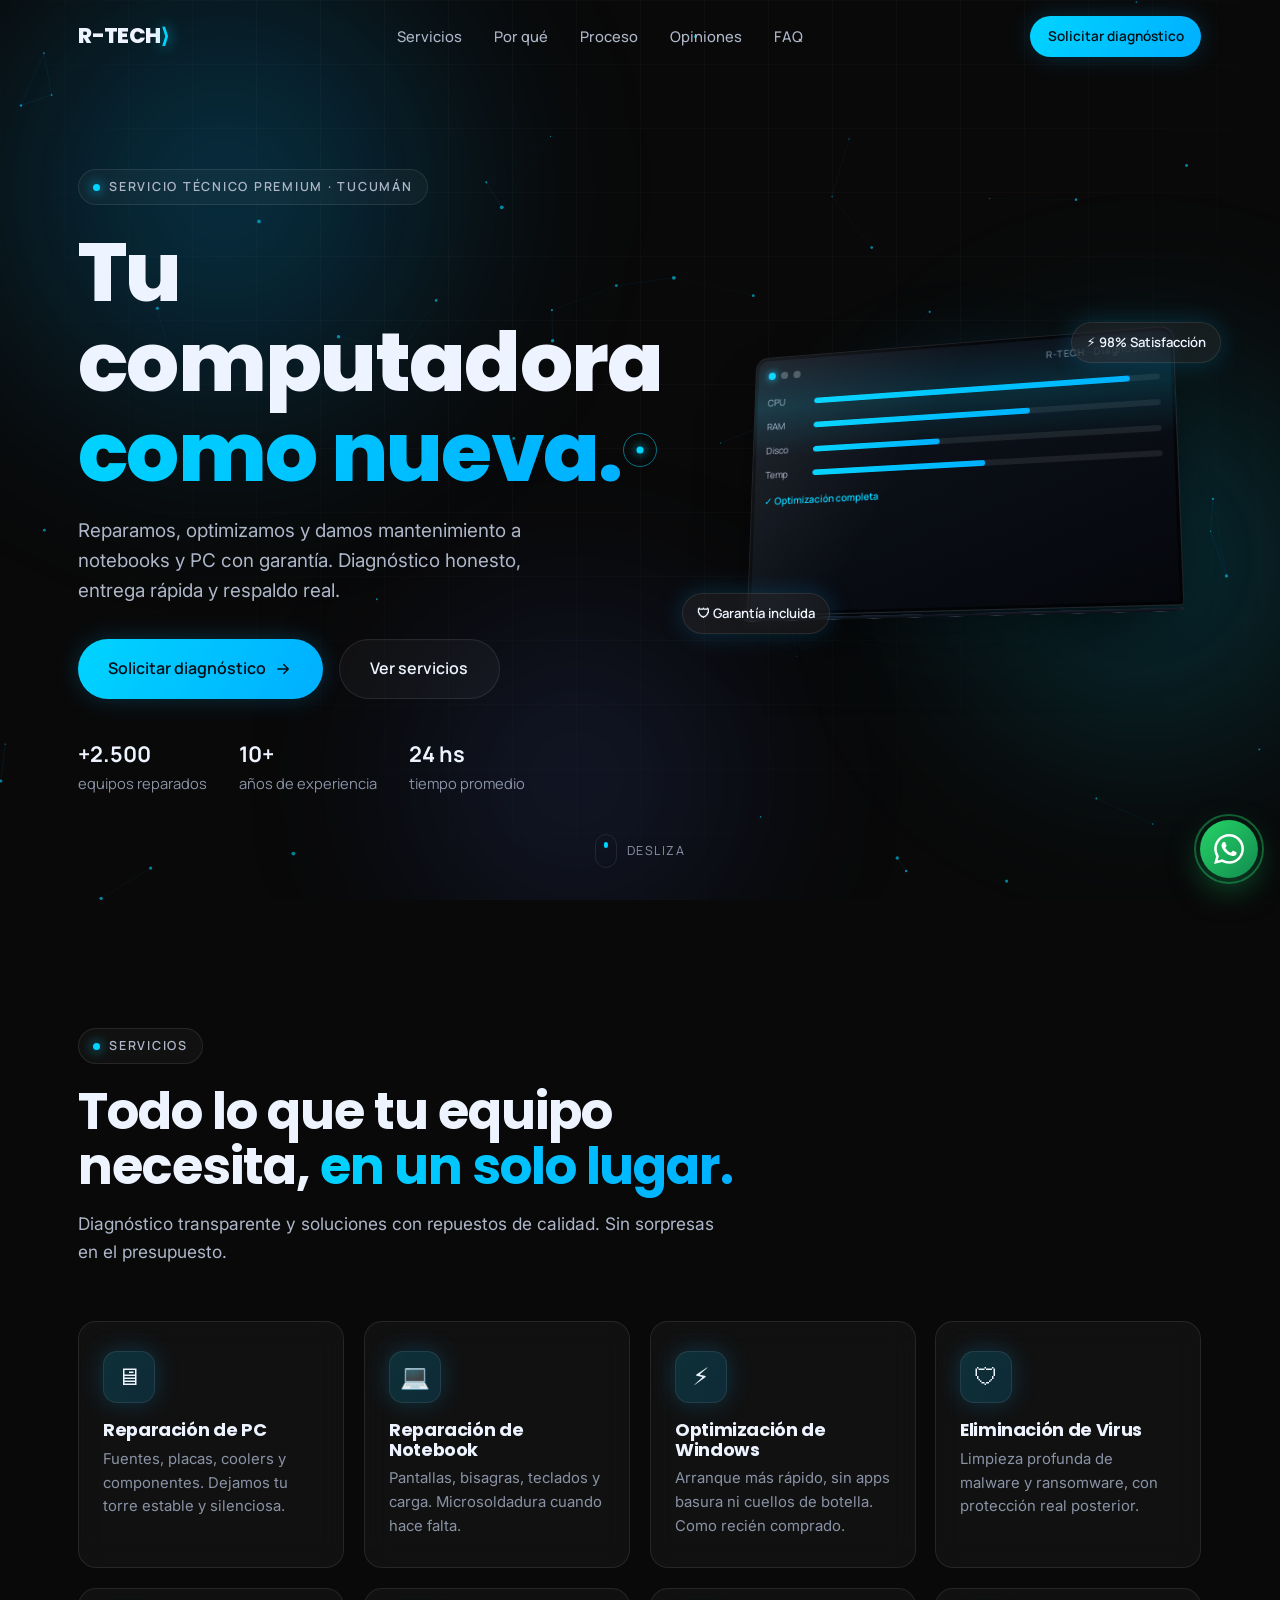
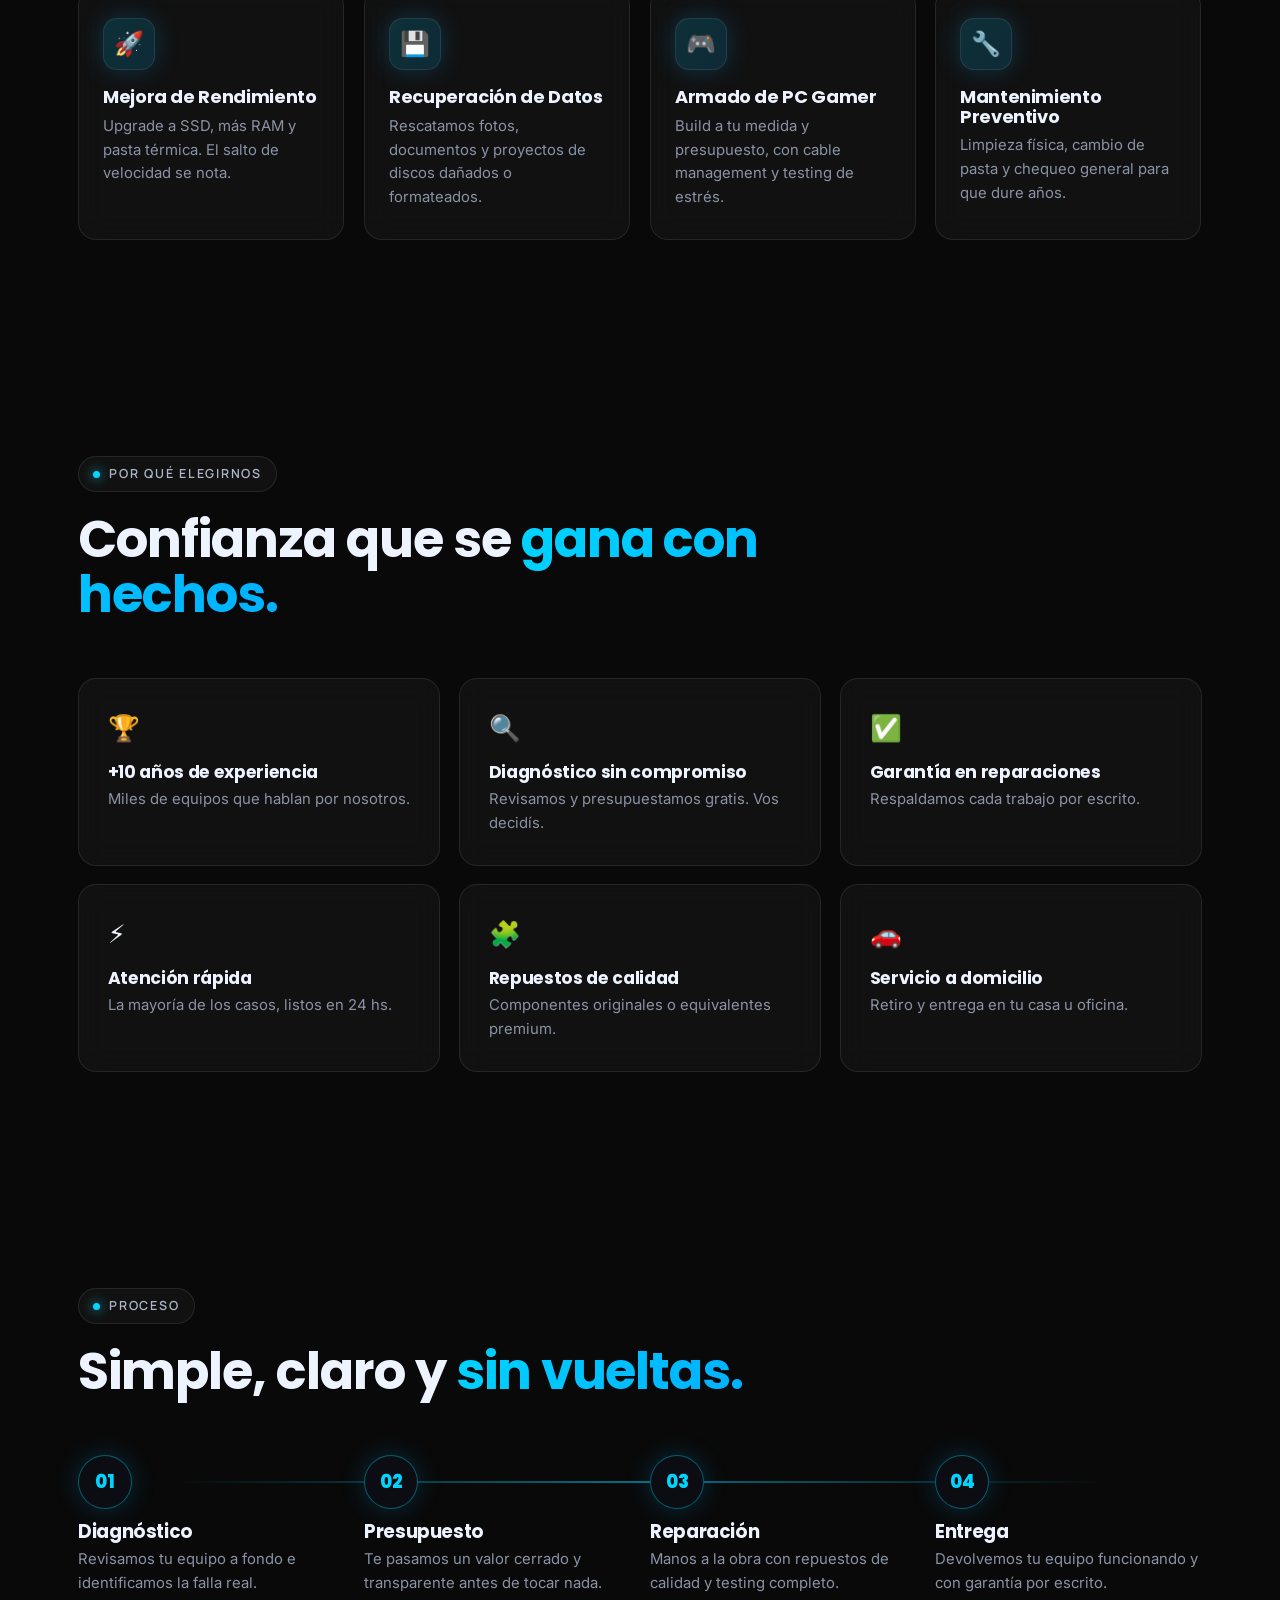
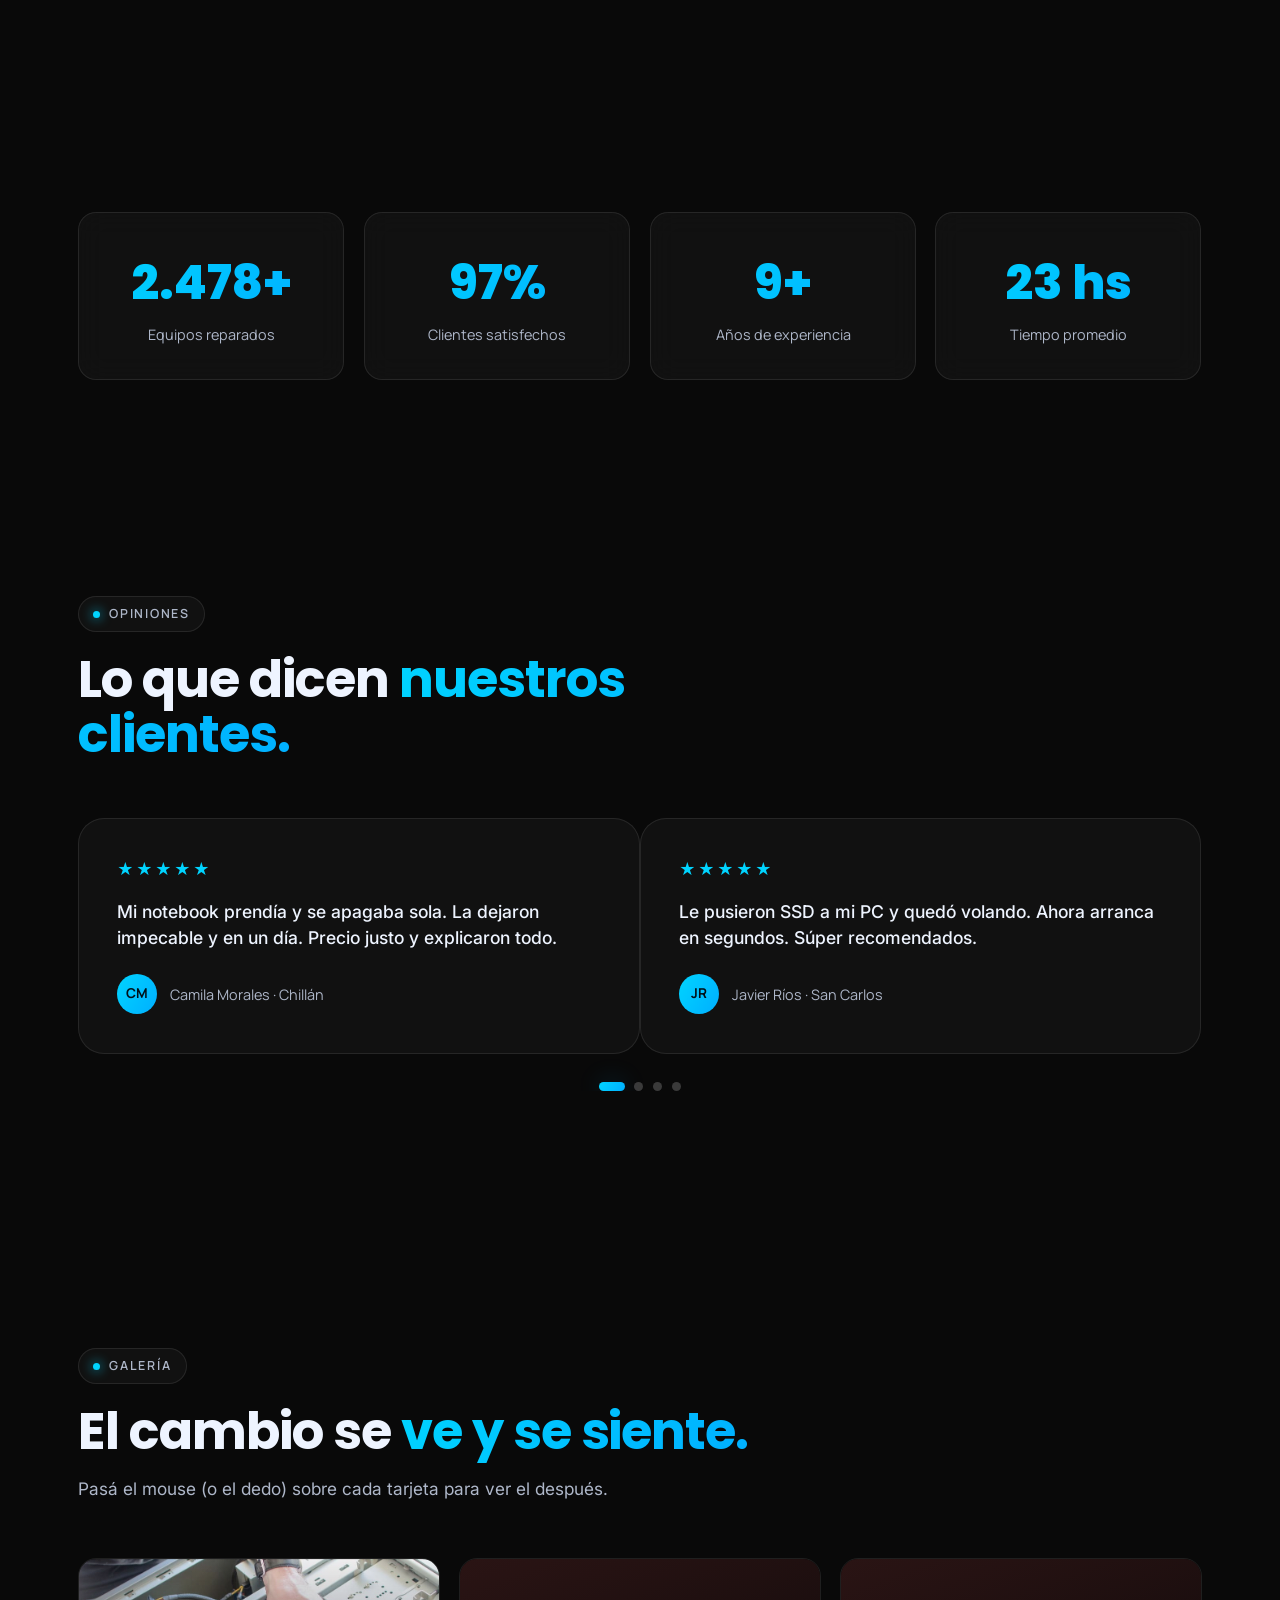
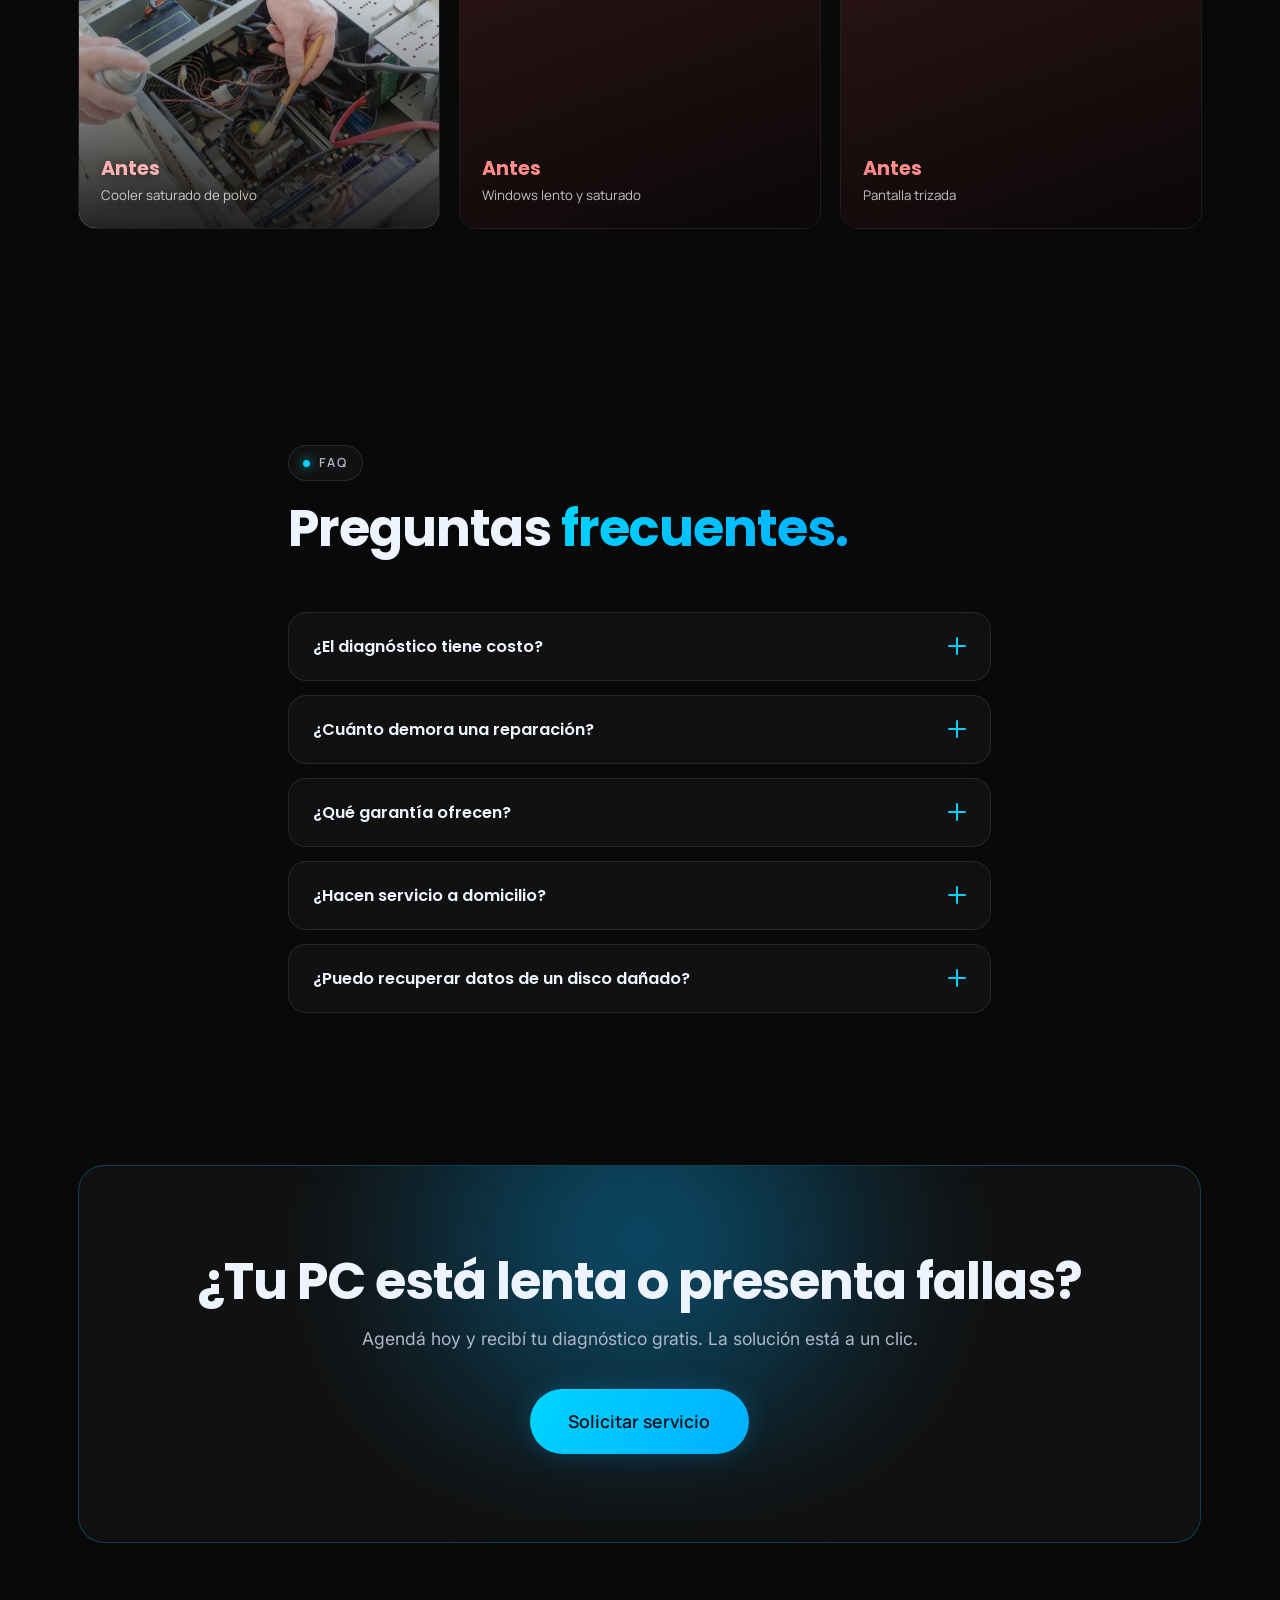
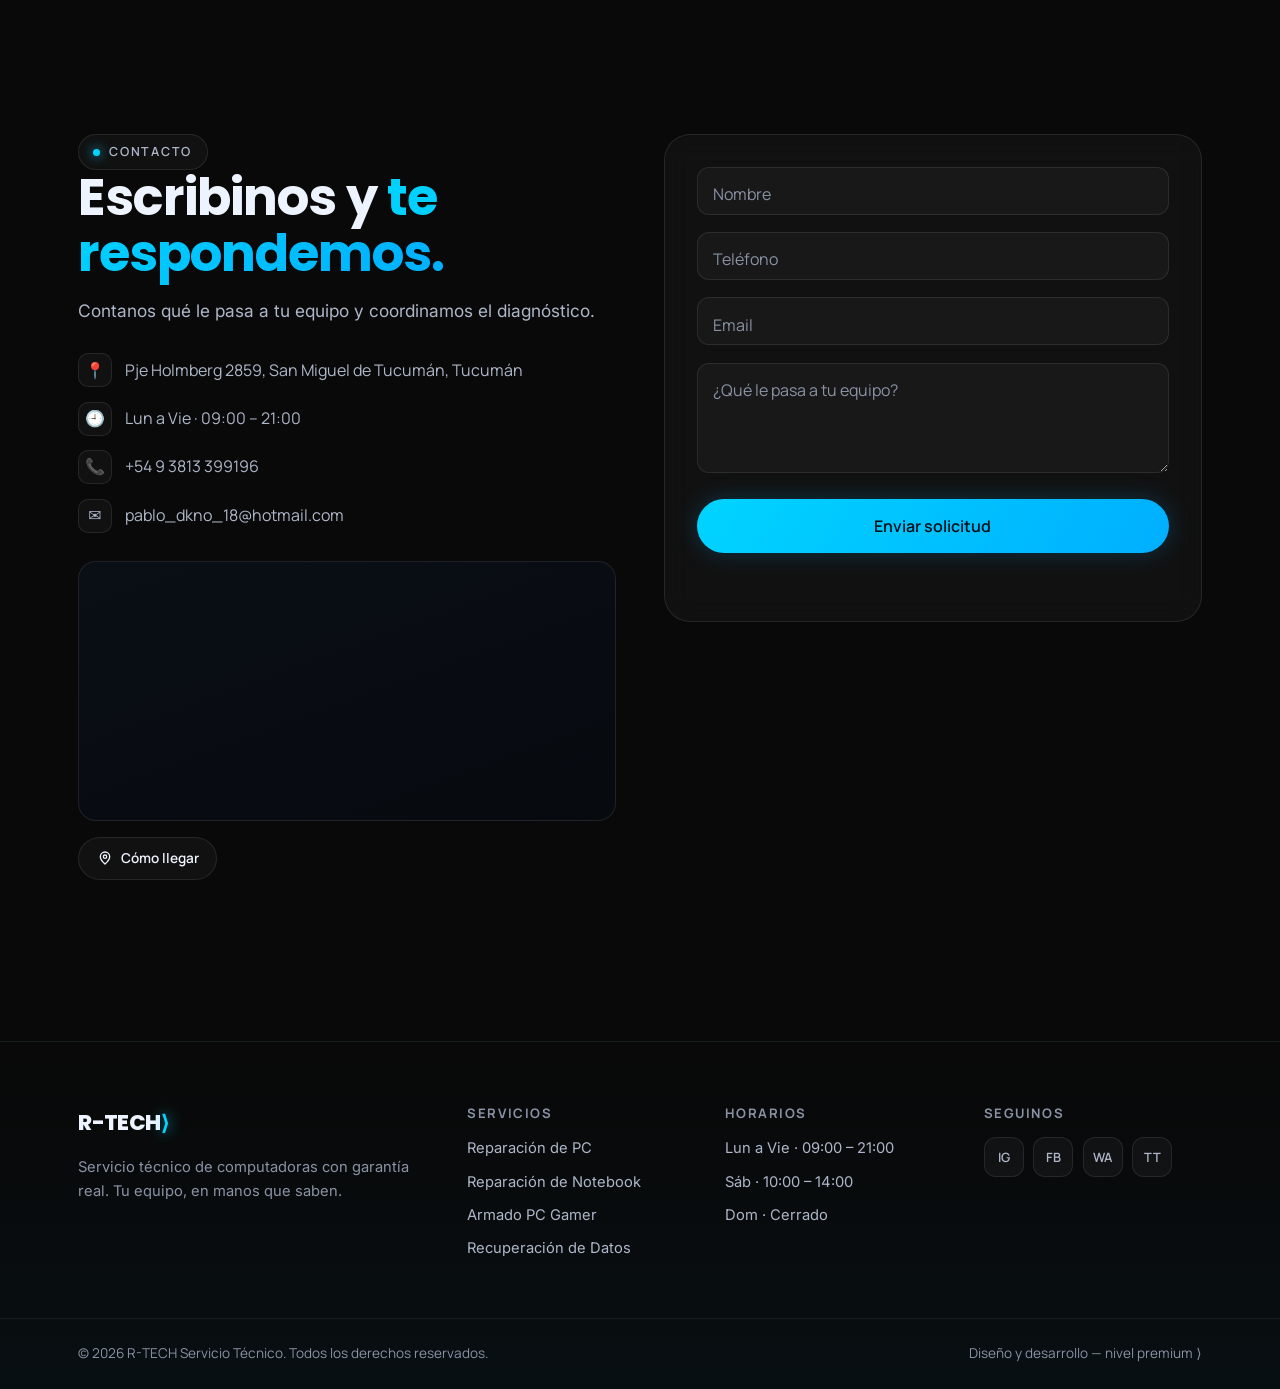
==== commit de26336d: "Add files via upload" ====
--- a/index.html
+++ b/index.html
@@ -537,20 +537,33 @@
             <p class="section__lead">Contanos qué le pasa a tu equipo y coordinamos el diagnóstico.</p>
 
             <ul class="contact__list">
-              <li><span>📍</span> Pje Holmberg 2859, San Miguel de Tucumán, Tucumán</li>
+              <li>
+                <span>📍</span>
+                <a href="https://www.google.com/maps/search/?api=1&amp;query=Pje+Holmberg+2859,+San+Miguel+de+Tucum%C3%A1n,+Tucum%C3%A1n,+Argentina"
+                   target="_blank" rel="noopener noreferrer">Pje Holmberg 2859, San Miguel de Tucumán, Tucumán</a>
+              </li>
               <li><span>🕘</span> Lun a Vie · 09:00 – 21:00</li>
-              <li><span>📞</span> +54 9 3813 399196</li>
-              <li><span>✉️</span> pablo_dkno_18@hotmail.com</li>
+              <li><span>📞</span> <a href="tel:+5493813399196">+54 9 3813 399196</a></li>
+              <li><span>✉️</span> <a href="mailto:pablo_dkno_18@hotmail.com">pablo_dkno_18@hotmail.com</a></li>
             </ul>
 
-            <!-- Mapa ilustrado (placeholder decorativo, sin librerías) -->
-            <div class="map" aria-hidden="true">
-              <div class="map__grid"></div>
-              <div class="map__road map__road--h"></div>
-              <div class="map__road map__road--v"></div>
-              <div class="map__pin"><span></span></div>
-              <div class="map__tag">R-TECH⟩ · Estás acá</div>
+            <!-- Mapa real de Google Maps (embed sin API key) -->
+            <div class="map">
+              <iframe
+                class="map__frame"
+                src="https://www.google.com/maps?q=Pje%20Holmberg%202859%2C%20San%20Miguel%20de%20Tucum%C3%A1n%2C%20Tucum%C3%A1n%2C%20Argentina&amp;z=16&amp;output=embed"
+                title="Ubicación de R-TECH en Pje Holmberg 2859, San Miguel de Tucumán"
+                loading="lazy"
+                referrerpolicy="no-referrer-when-downgrade"
+                allowfullscreen></iframe>
             </div>
+
+            <a class="btn btn--ghost btn--sm map__cta"
+               href="https://www.google.com/maps/dir/?api=1&amp;destination=Pje+Holmberg+2859,+San+Miguel+de+Tucum%C3%A1n,+Tucum%C3%A1n,+Argentina"
+               target="_blank" rel="noopener noreferrer">
+              <svg width="16" height="16" viewBox="0 0 24 24" fill="none" aria-hidden="true"><path d="M12 21s-7-6.4-7-11a7 7 0 1 1 14 0c0 4.6-7 11-7 11z" stroke="currentColor" stroke-width="2" stroke-linejoin="round"/><circle cx="12" cy="10" r="2.5" stroke="currentColor" stroke-width="2"/></svg>
+              Cómo llegar
+            </a>
           </div>
 
           <!-- Formulario elegante -->
--- a/style.css
+++ b/style.css
@@ -506,8 +506,24 @@
 .contact__list li { display: flex; align-items: center; gap: .8rem; }
 .contact__list span { width: 34px; height: 34px; display: grid; place-items: center; border-radius: 10px; background: var(--glass); border: 1px solid var(--stroke); }
 
-/* Mapa ilustrado */
-.map { position: relative; height: 220px; margin-top: 1.5rem; border-radius: var(--r); overflow: hidden; border: 1px solid var(--stroke); background: linear-gradient(160deg, #0a0f16, #070a0f); }
+/* Mapa real (iframe de Google Maps) */
+.map { position: relative; height: 260px; margin-top: 1.5rem; border-radius: var(--r); overflow: hidden; border: 1px solid var(--stroke); background: linear-gradient(160deg, #0a0f16, #070a0f); }
+.map__frame {
+  width: 100%; height: 100%; border: 0; display: block;
+  /* Adaptamos el mapa claro de Google al tema oscuro del sitio */
+  filter: invert(90%) hue-rotate(180deg) brightness(.95) contrast(.9) saturate(.7);
+  transition: filter .4s var(--ease);
+}
+.map:hover .map__frame { filter: none; }   /* al pasar el mouse, colores reales */
+/* El cursor propio no puede seguir dentro del iframe: mostramos el nativo */
+.map, .map__frame { cursor: auto; }
+.map__cta { margin-top: 1rem; }
+
+/* Enlaces dentro de los datos de contacto */
+.contact__list a { transition: color .3s var(--ease); }
+.contact__list a:hover { color: var(--celeste); }
+
+/* Estilos del mapa ilustrado anterior (ya sin uso, se conservan por compatibilidad) */
 .map__grid { position: absolute; inset: 0; background-image: linear-gradient(rgba(0,212,255,.08) 1px, transparent 1px), linear-gradient(90deg, rgba(0,212,255,.08) 1px, transparent 1px); background-size: 34px 34px; }
 .map__road { position: absolute; background: rgba(0,212,255,.18); }
 .map__road--h { left: 0; right: 0; top: 55%; height: 10px; }
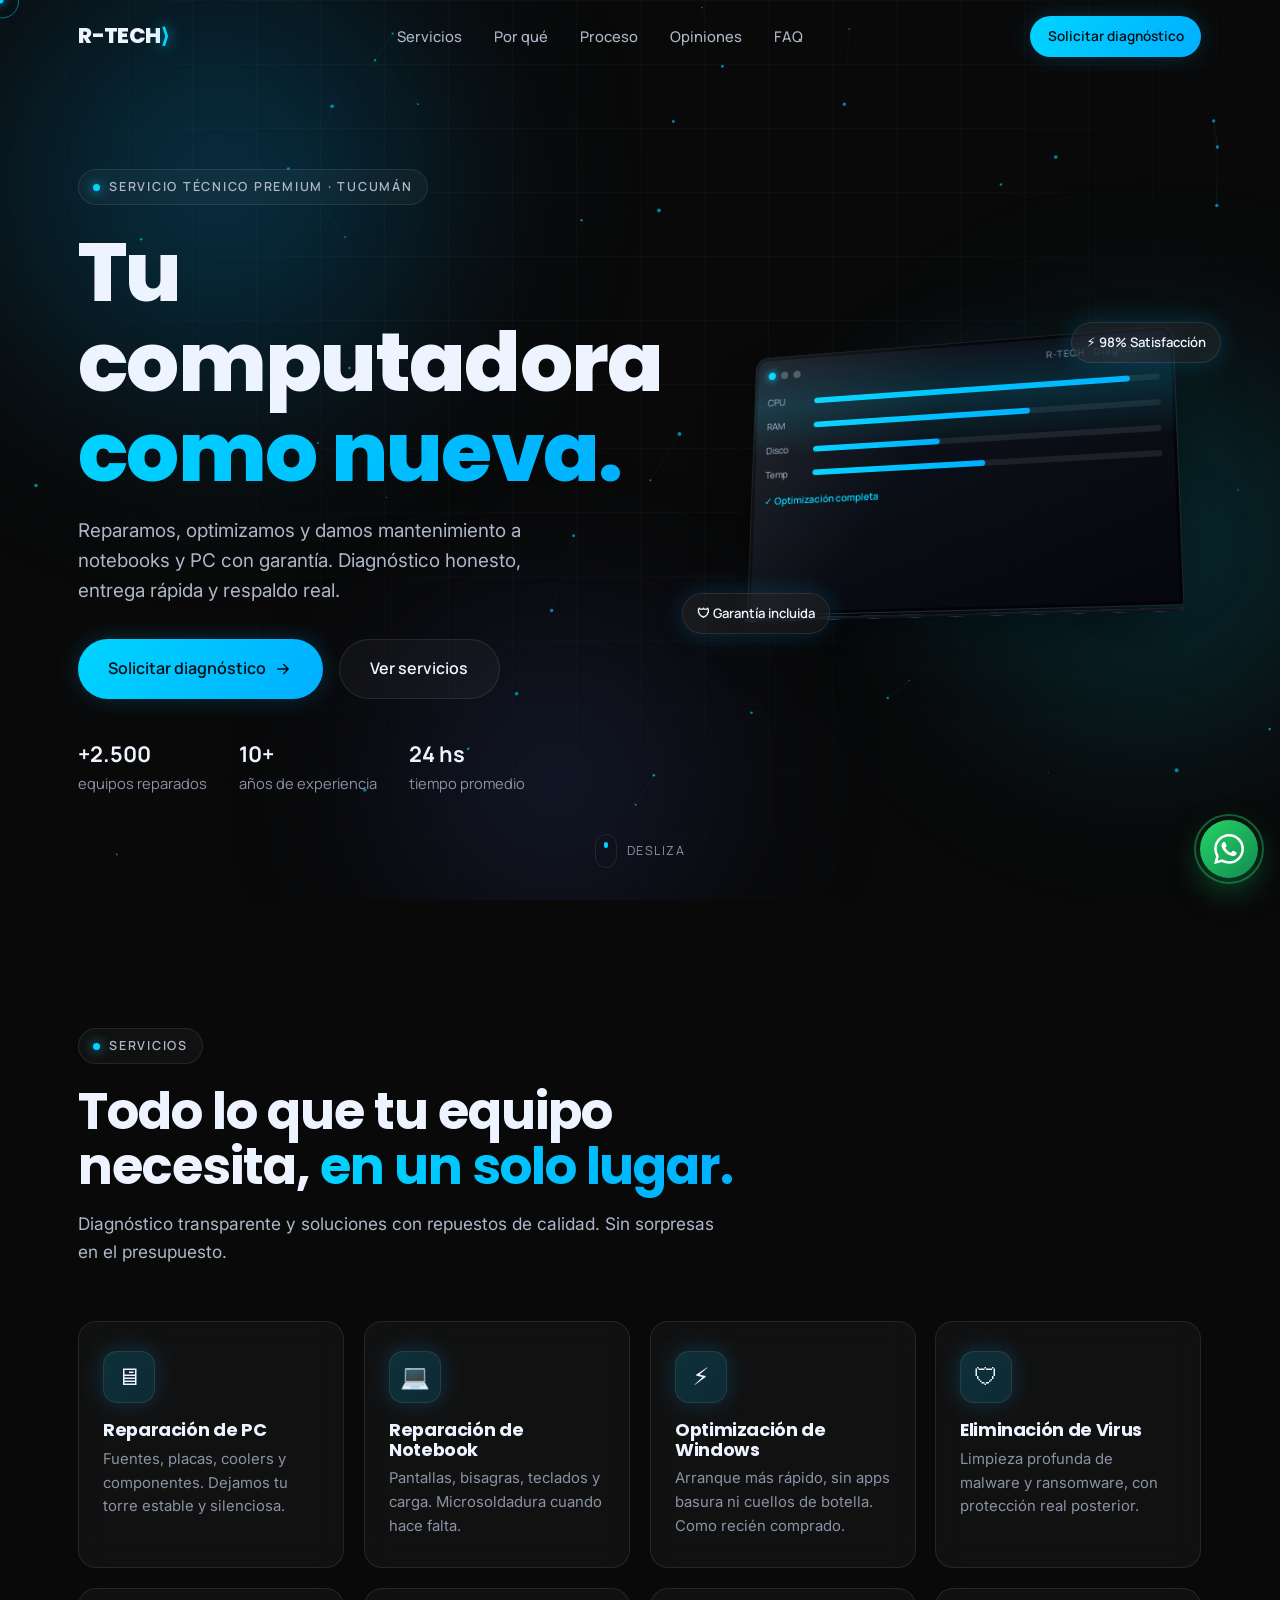
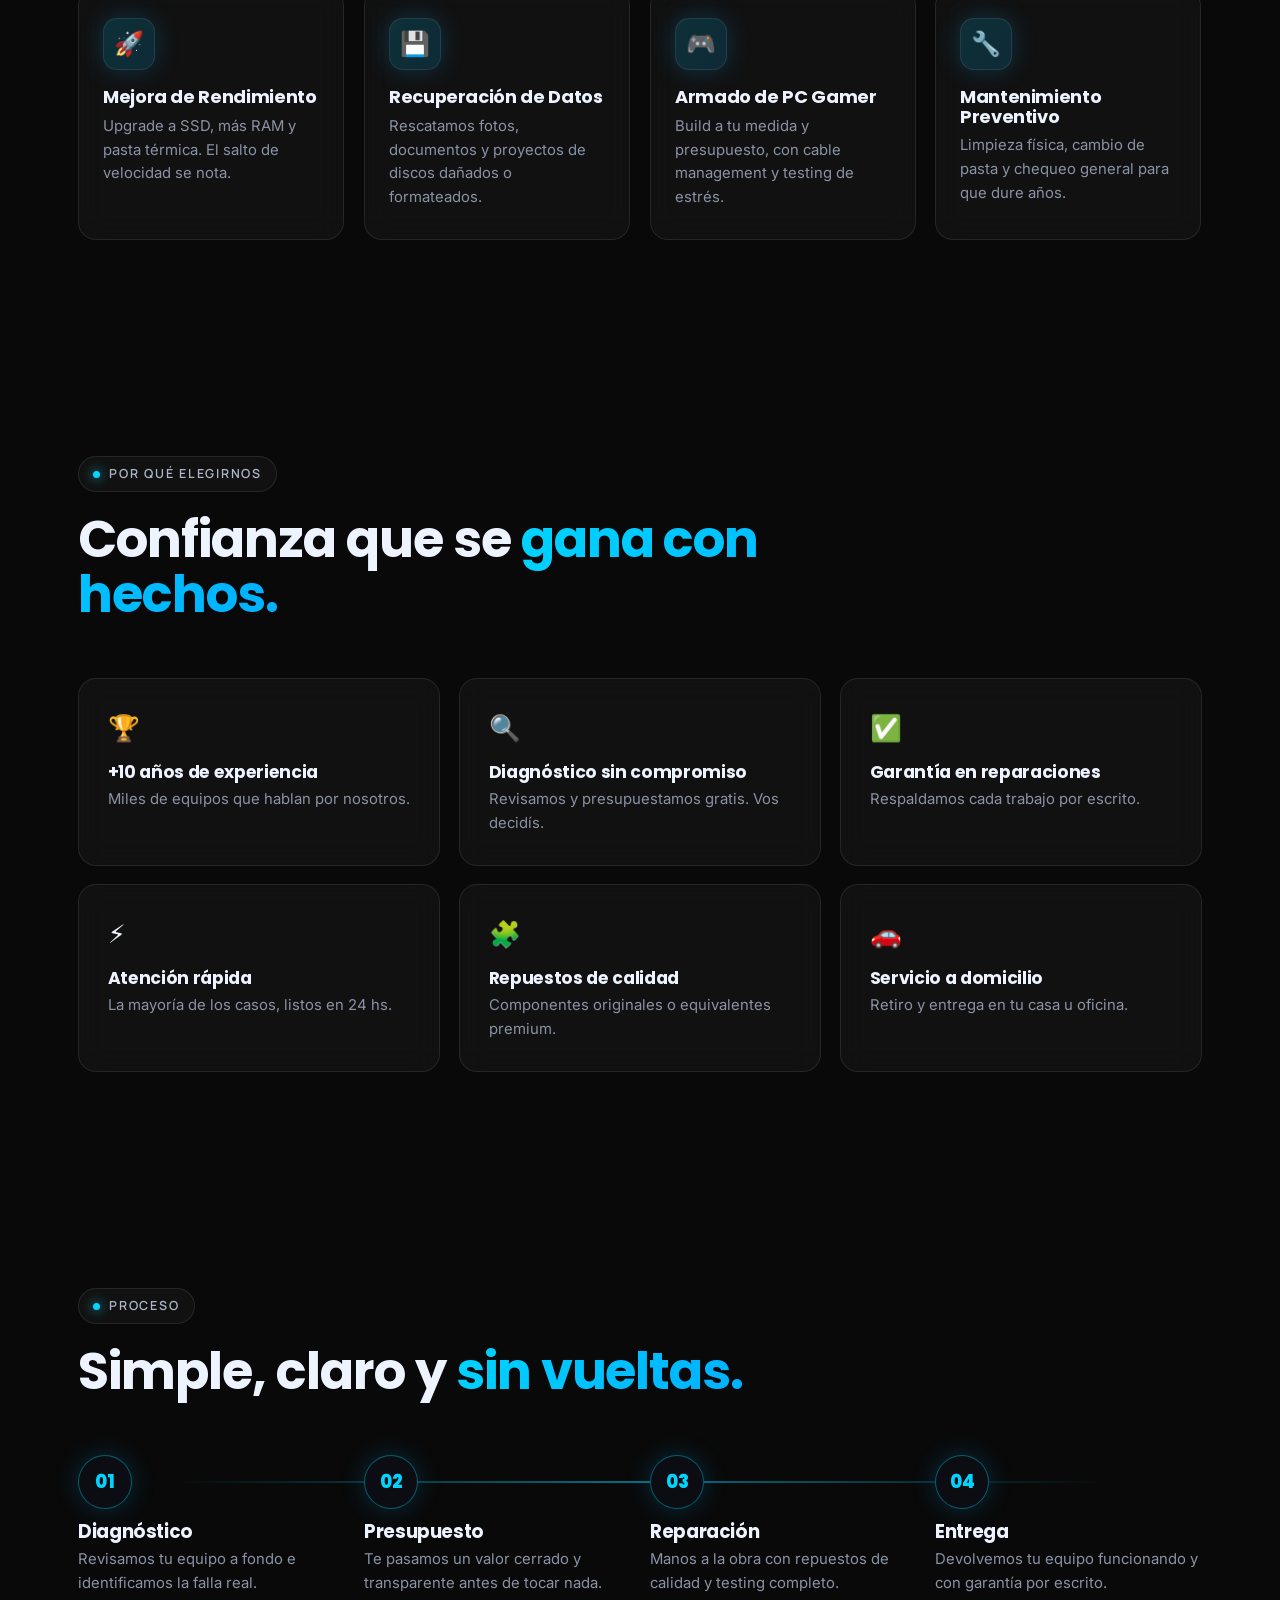
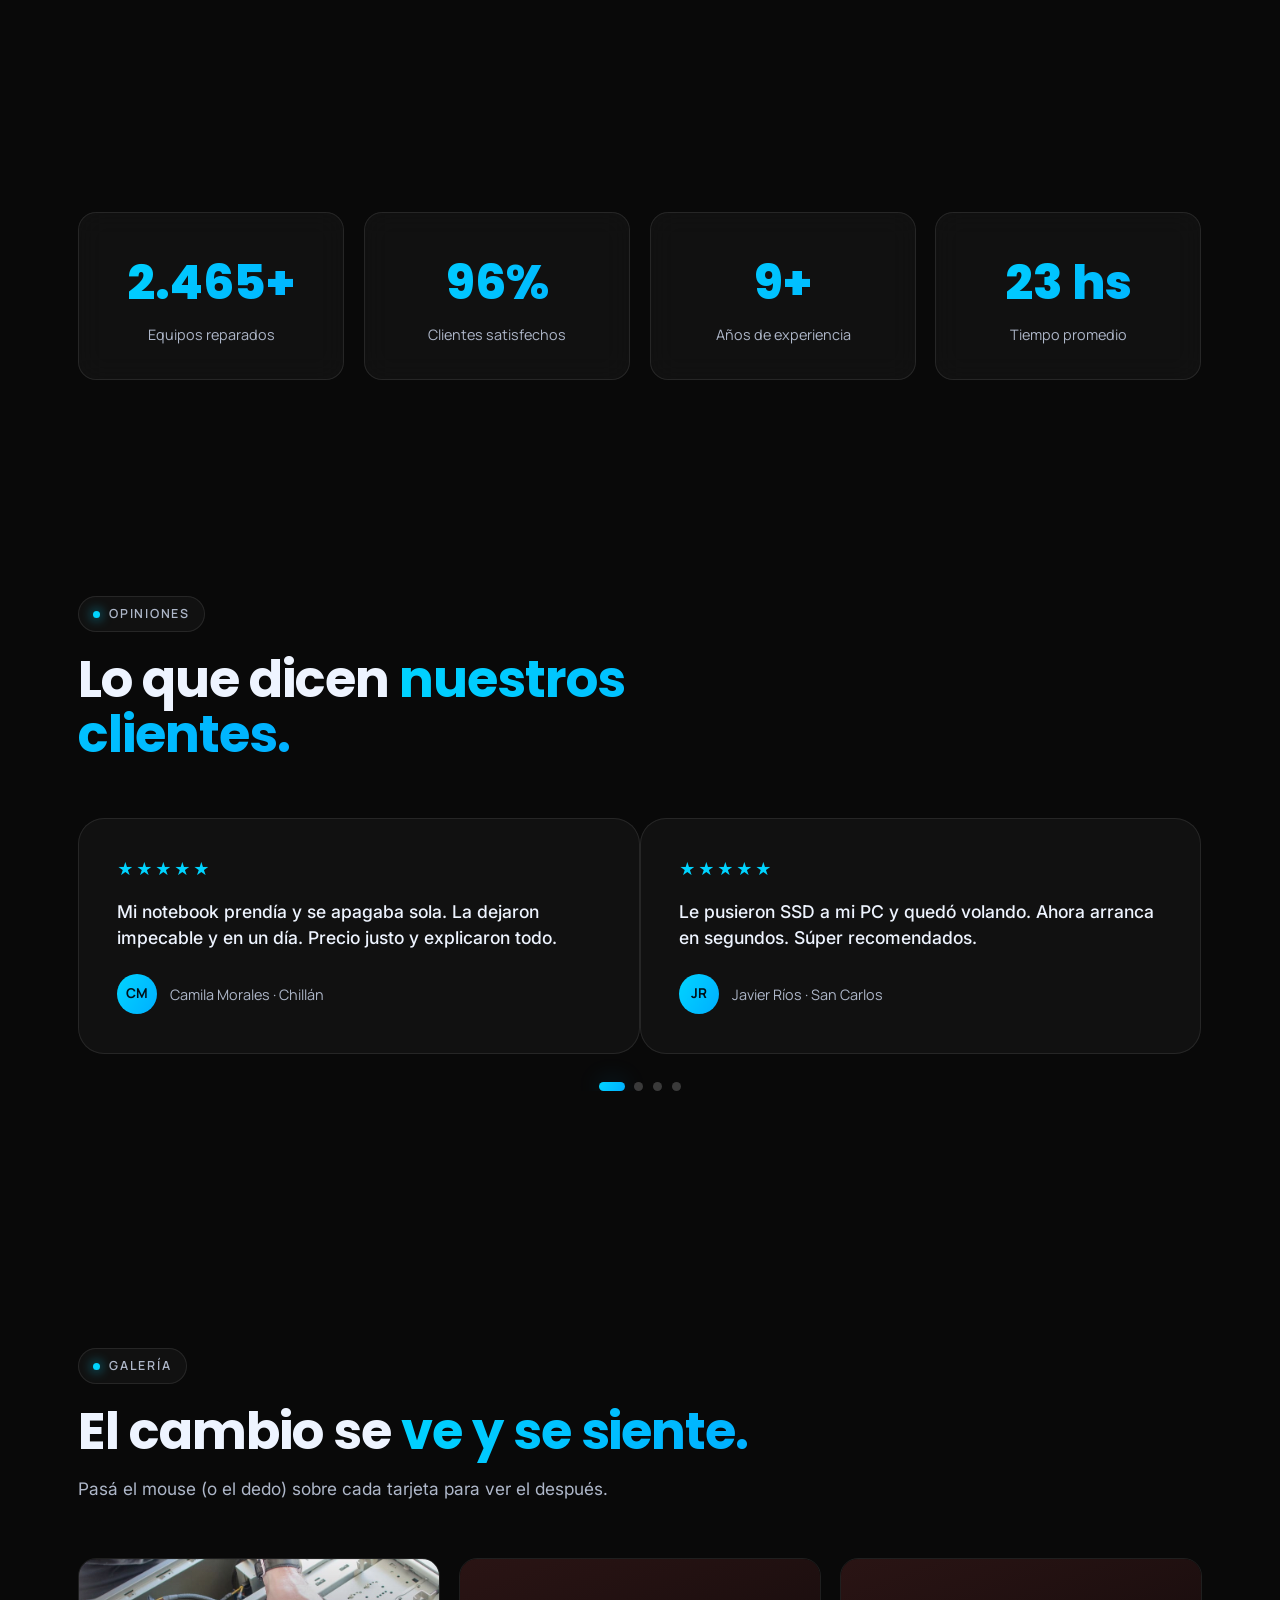
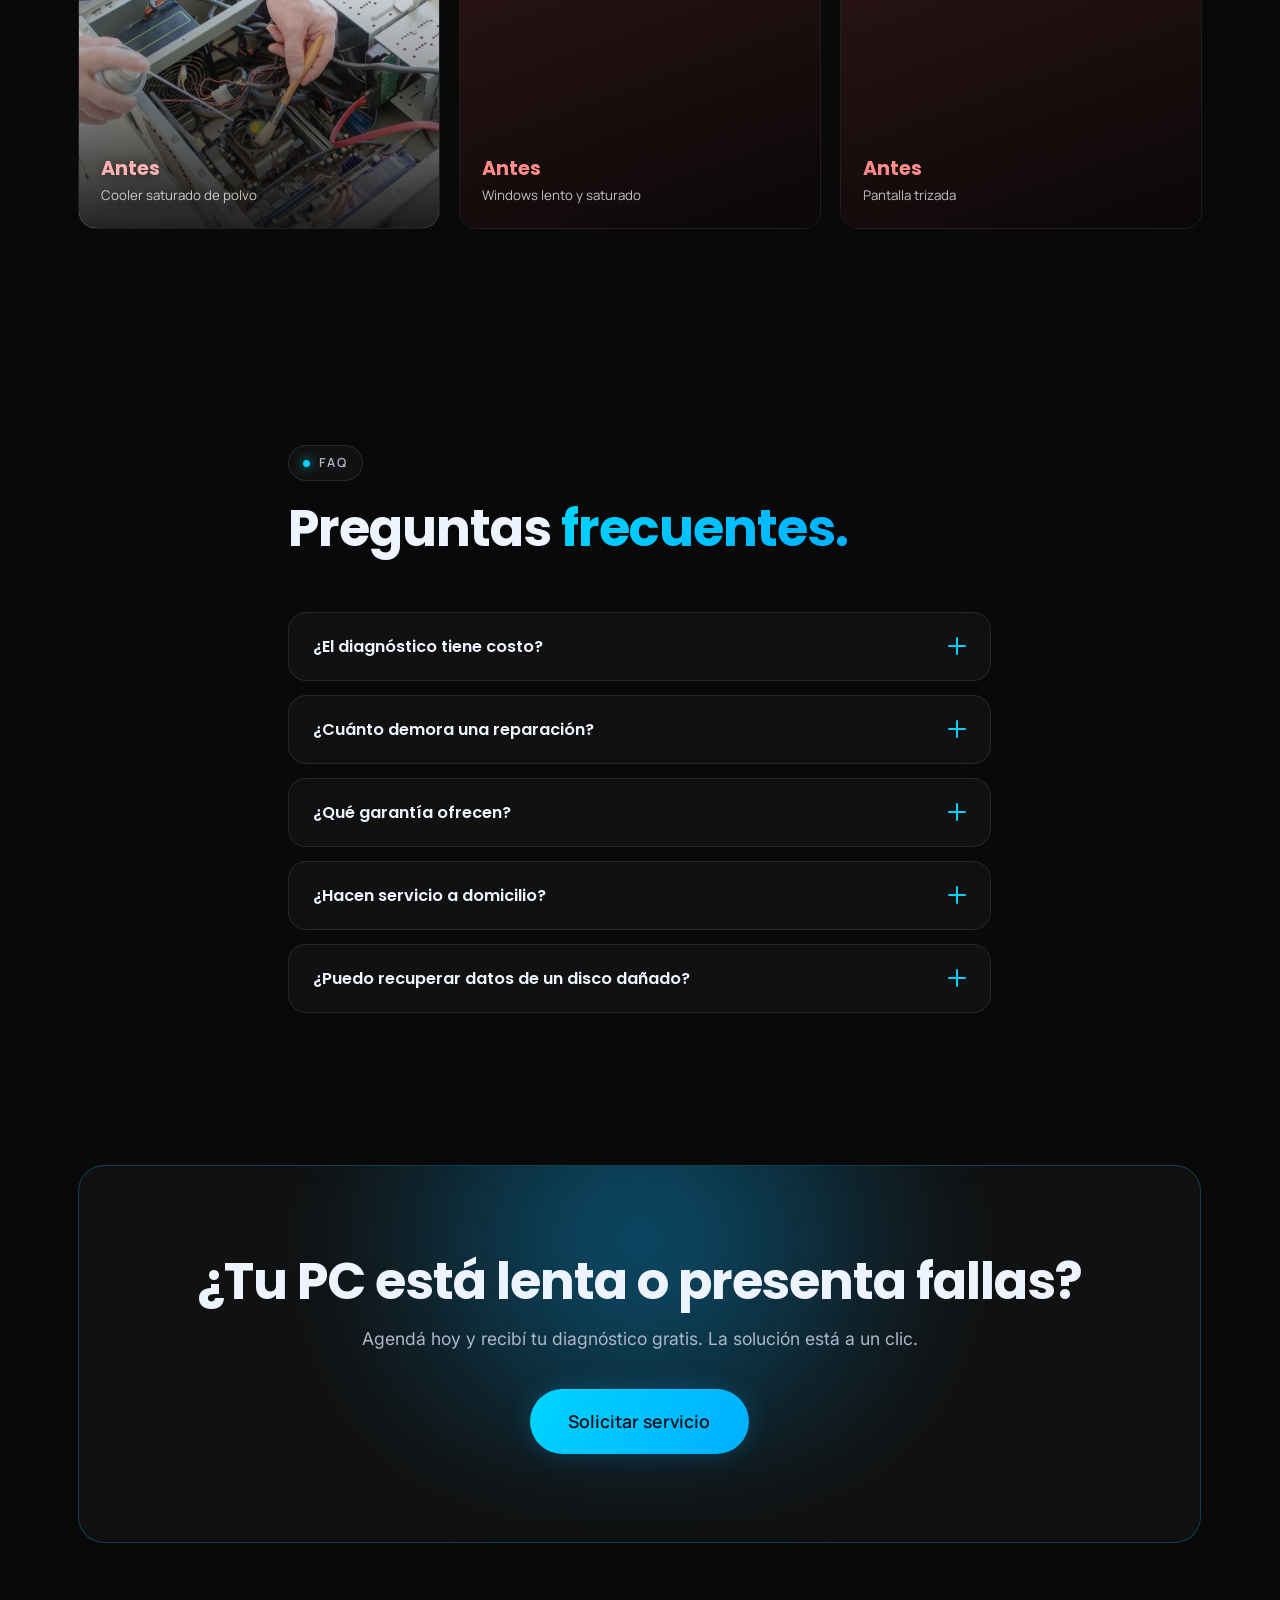
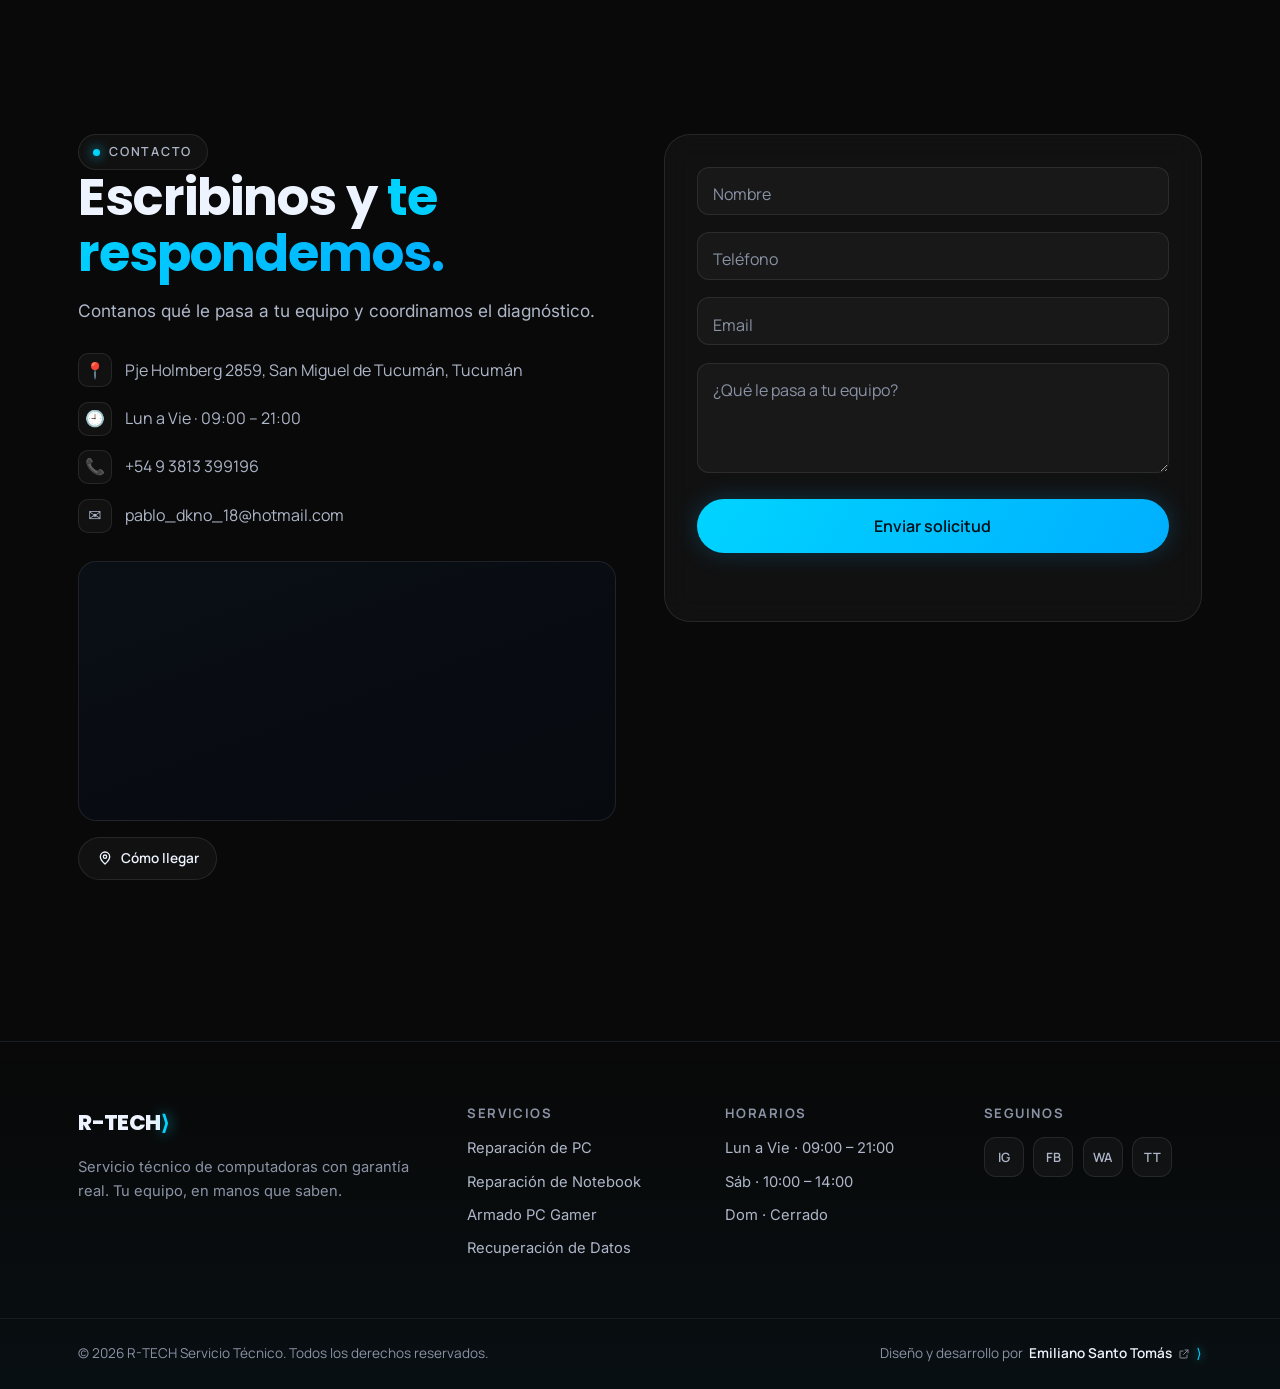
==== commit 9b5cc337: "Add files via upload" ====
--- a/index.html
+++ b/index.html
@@ -646,7 +646,17 @@
     <div class="footer__bottom">
       <div class="container footer__bottom-inner">
         <span>© <span data-year>2026</span> R-TECH Servicio Técnico. Todos los derechos reservados.</span>
-        <span>Diseño y desarrollo — nivel premium ⟩</span>
+        <span class="signature">
+          Diseño y desarrollo por
+          <a class="signature__link"
+             href="https://emilianost95-gif.github.io/Portafolio-Emiliano-Santo-Tom-s/"
+             target="_blank" rel="noopener noreferrer"
+             aria-label="Portafolio de Emiliano Santo Tomás (se abre en una pestaña nueva)">
+            Emiliano Santo Tomás
+            <svg width="12" height="12" viewBox="0 0 24 24" fill="none" aria-hidden="true"><path d="M14 4h6v6M20 4l-9 9M18 14v5a1 1 0 0 1-1 1H5a1 1 0 0 1-1-1V7a1 1 0 0 1 1-1h5" stroke="currentColor" stroke-width="2" stroke-linecap="round" stroke-linejoin="round"/></svg>
+          </a>
+          <span class="signature__chevron">⟩</span>
+        </span>
       </div>
     </div>
   </footer>
--- a/style.css
+++ b/style.css
@@ -568,6 +568,23 @@
 .footer__social a { width: 40px; height: 40px; display: grid; place-items: center; border-radius: 12px; background: var(--glass); border: 1px solid var(--stroke); font-family: var(--font-data); font-weight: 600; font-size: .8rem; margin: 0; }
 .footer__social a:hover { border-color: rgba(0,212,255,.5); box-shadow: var(--glow-soft); color: var(--celeste); }
 .footer__bottom { border-top: 1px solid var(--stroke-soft); padding: 1.5rem 0; }
+
+/* Firma del desarrollador */
+.signature { display: inline-flex; align-items: center; gap: .4rem; flex-wrap: wrap; }
+.signature__link {
+  display: inline-flex; align-items: center; gap: .35rem;
+  font-weight: 600; color: var(--blanco);
+  position: relative; transition: color .3s var(--ease);
+}
+.signature__link svg { opacity: .55; transition: opacity .3s var(--ease), transform .3s var(--ease); }
+.signature__link::after {
+  content: ""; position: absolute; left: 0; bottom: -3px; height: 1px; width: 0;
+  background: var(--grad); transition: width .3s var(--ease);
+}
+.signature__link:hover { color: var(--celeste); }
+.signature__link:hover svg { opacity: 1; transform: translate(1px, -1px); }
+.signature__link:hover::after { width: 100%; }
+.signature__chevron { color: var(--celeste); text-shadow: 0 0 10px var(--celeste); }
 .footer__bottom-inner { display: flex; justify-content: space-between; gap: 1rem; flex-wrap: wrap; color: var(--gris); font-family: var(--font-data); font-size: .85rem; }
 
 /* WhatsApp flotante */
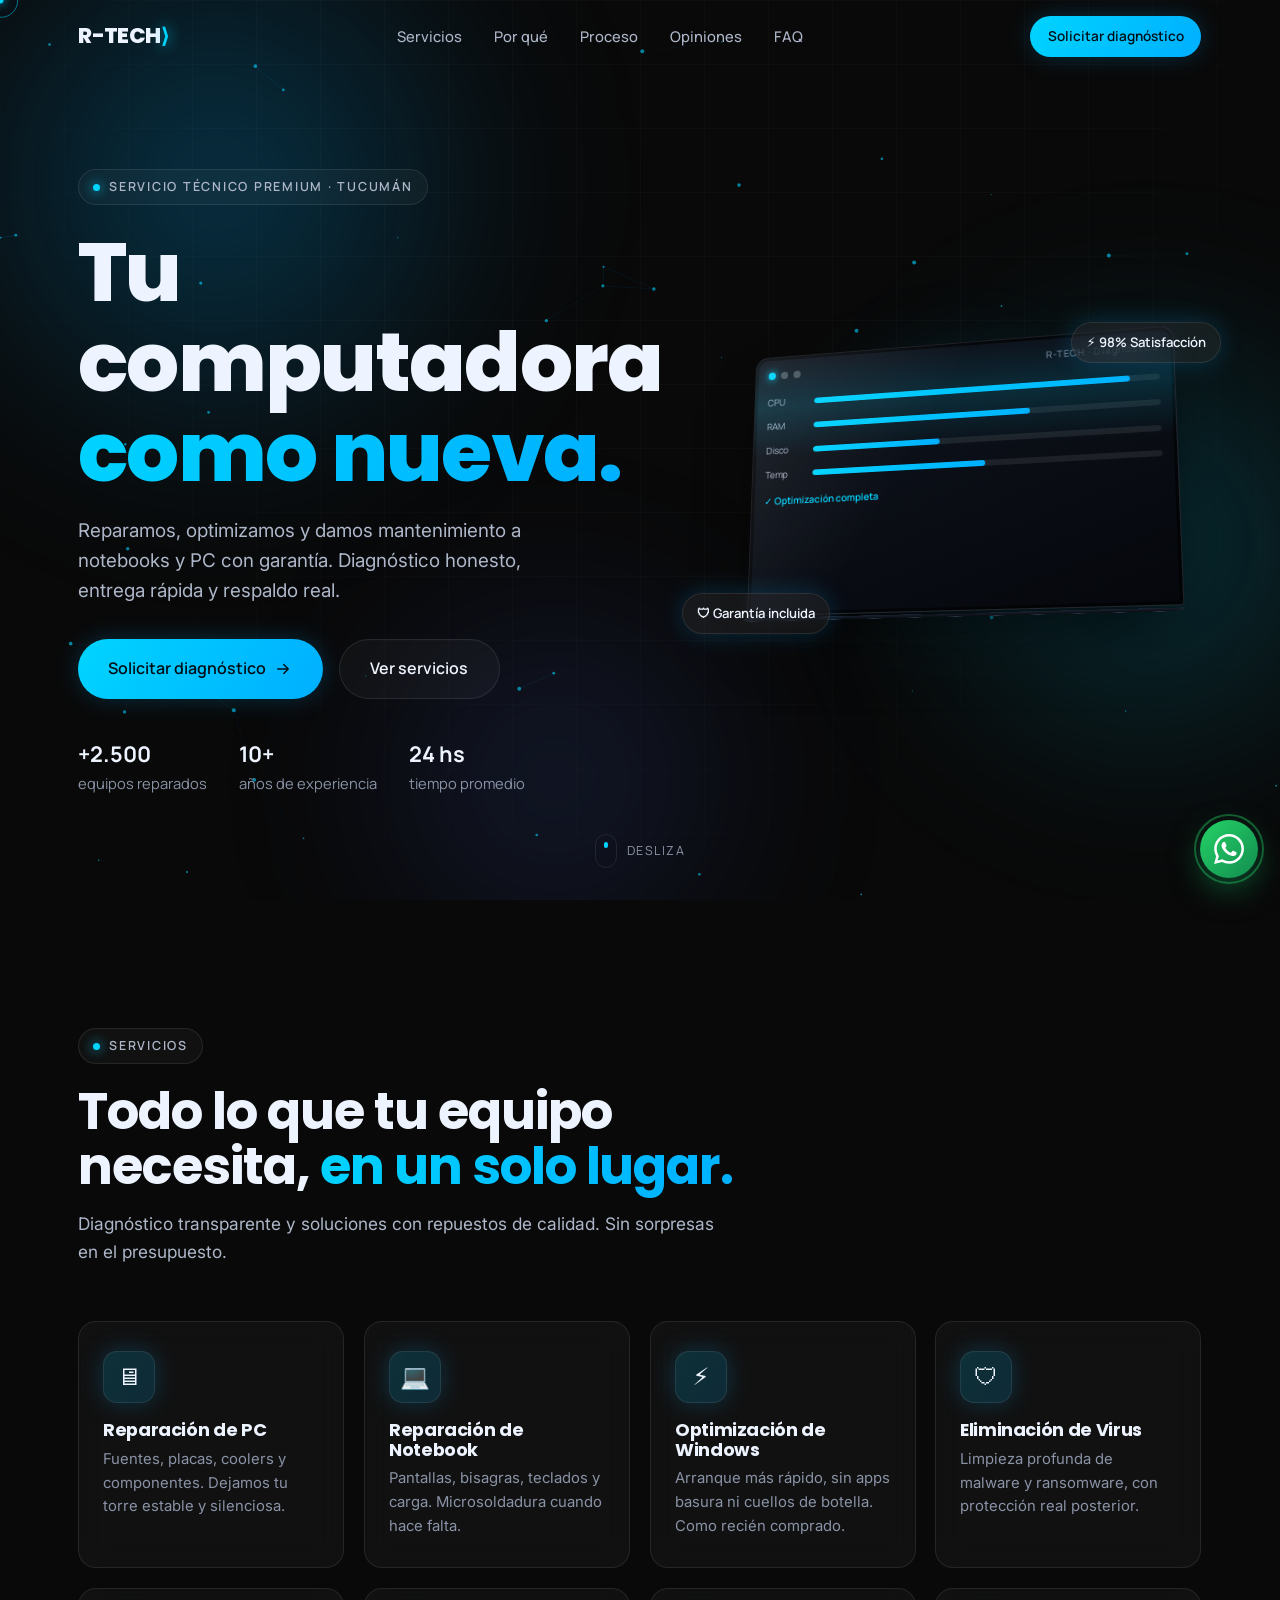
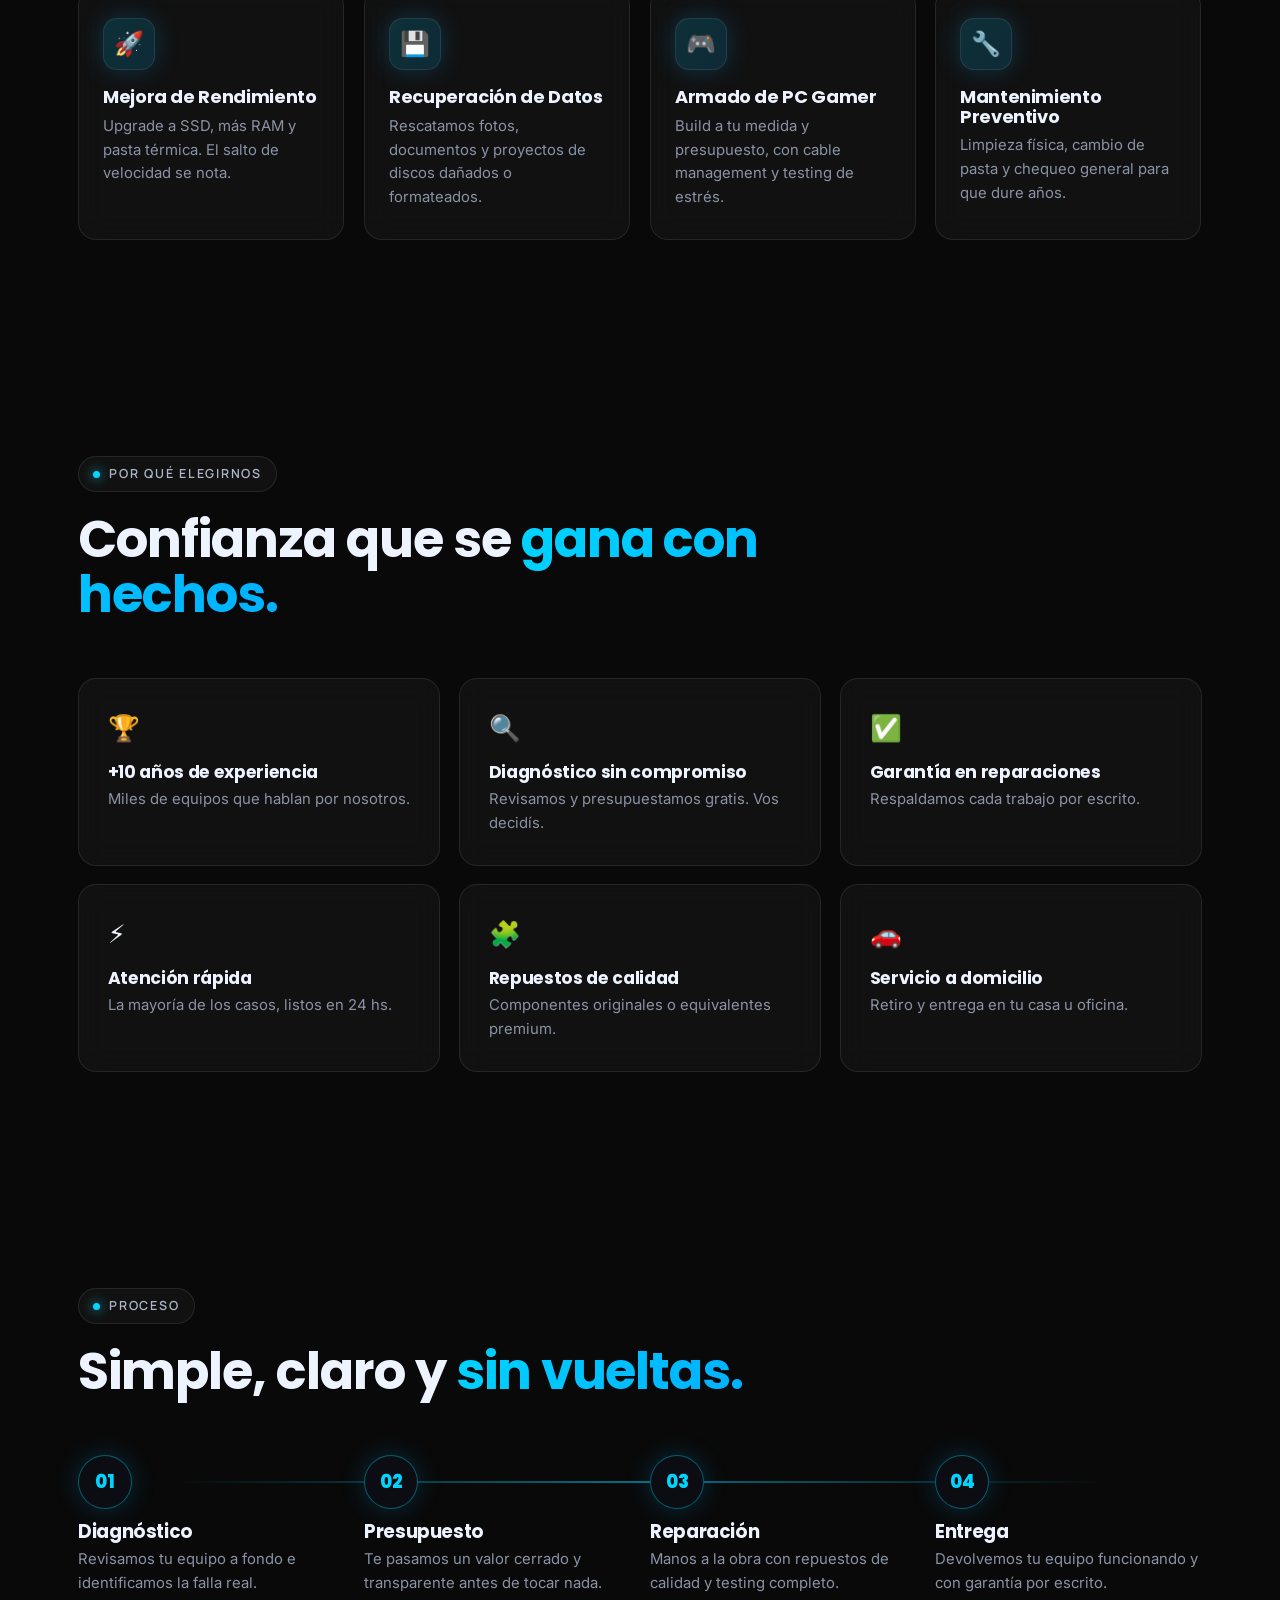
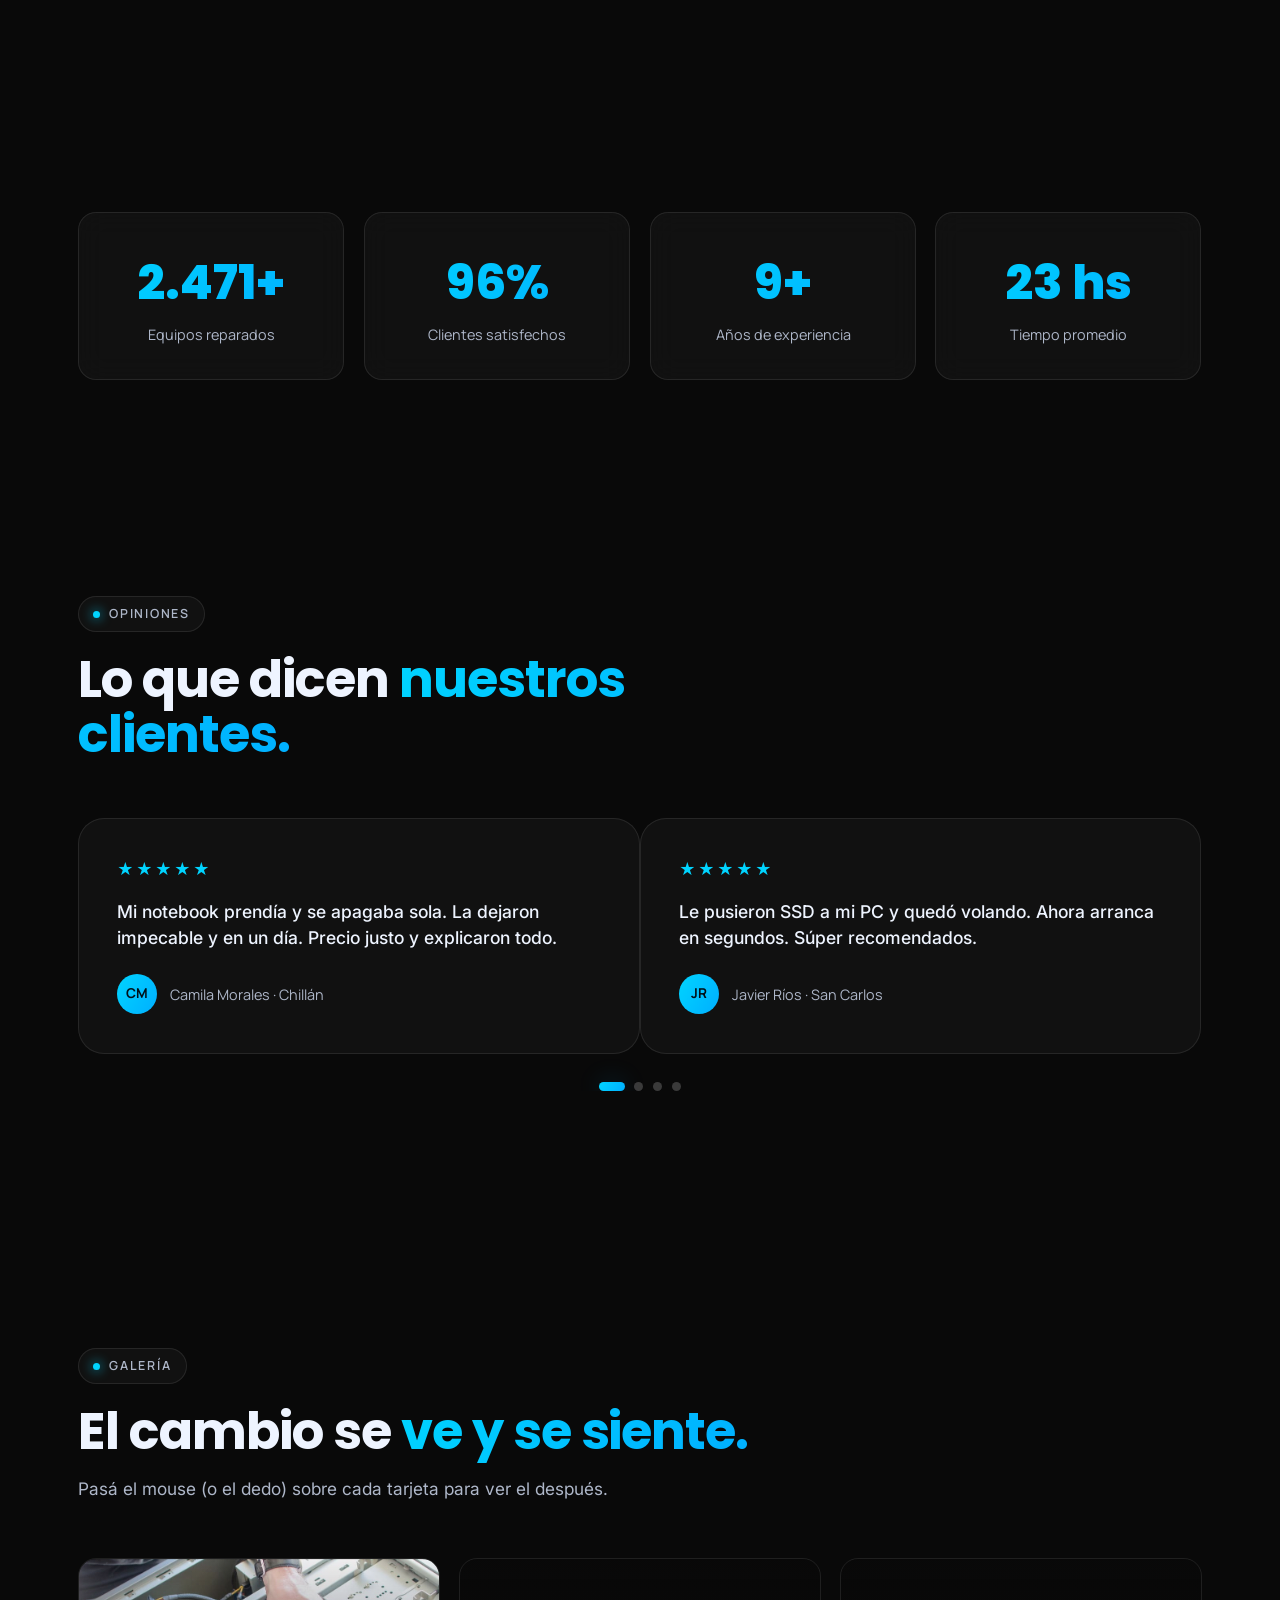
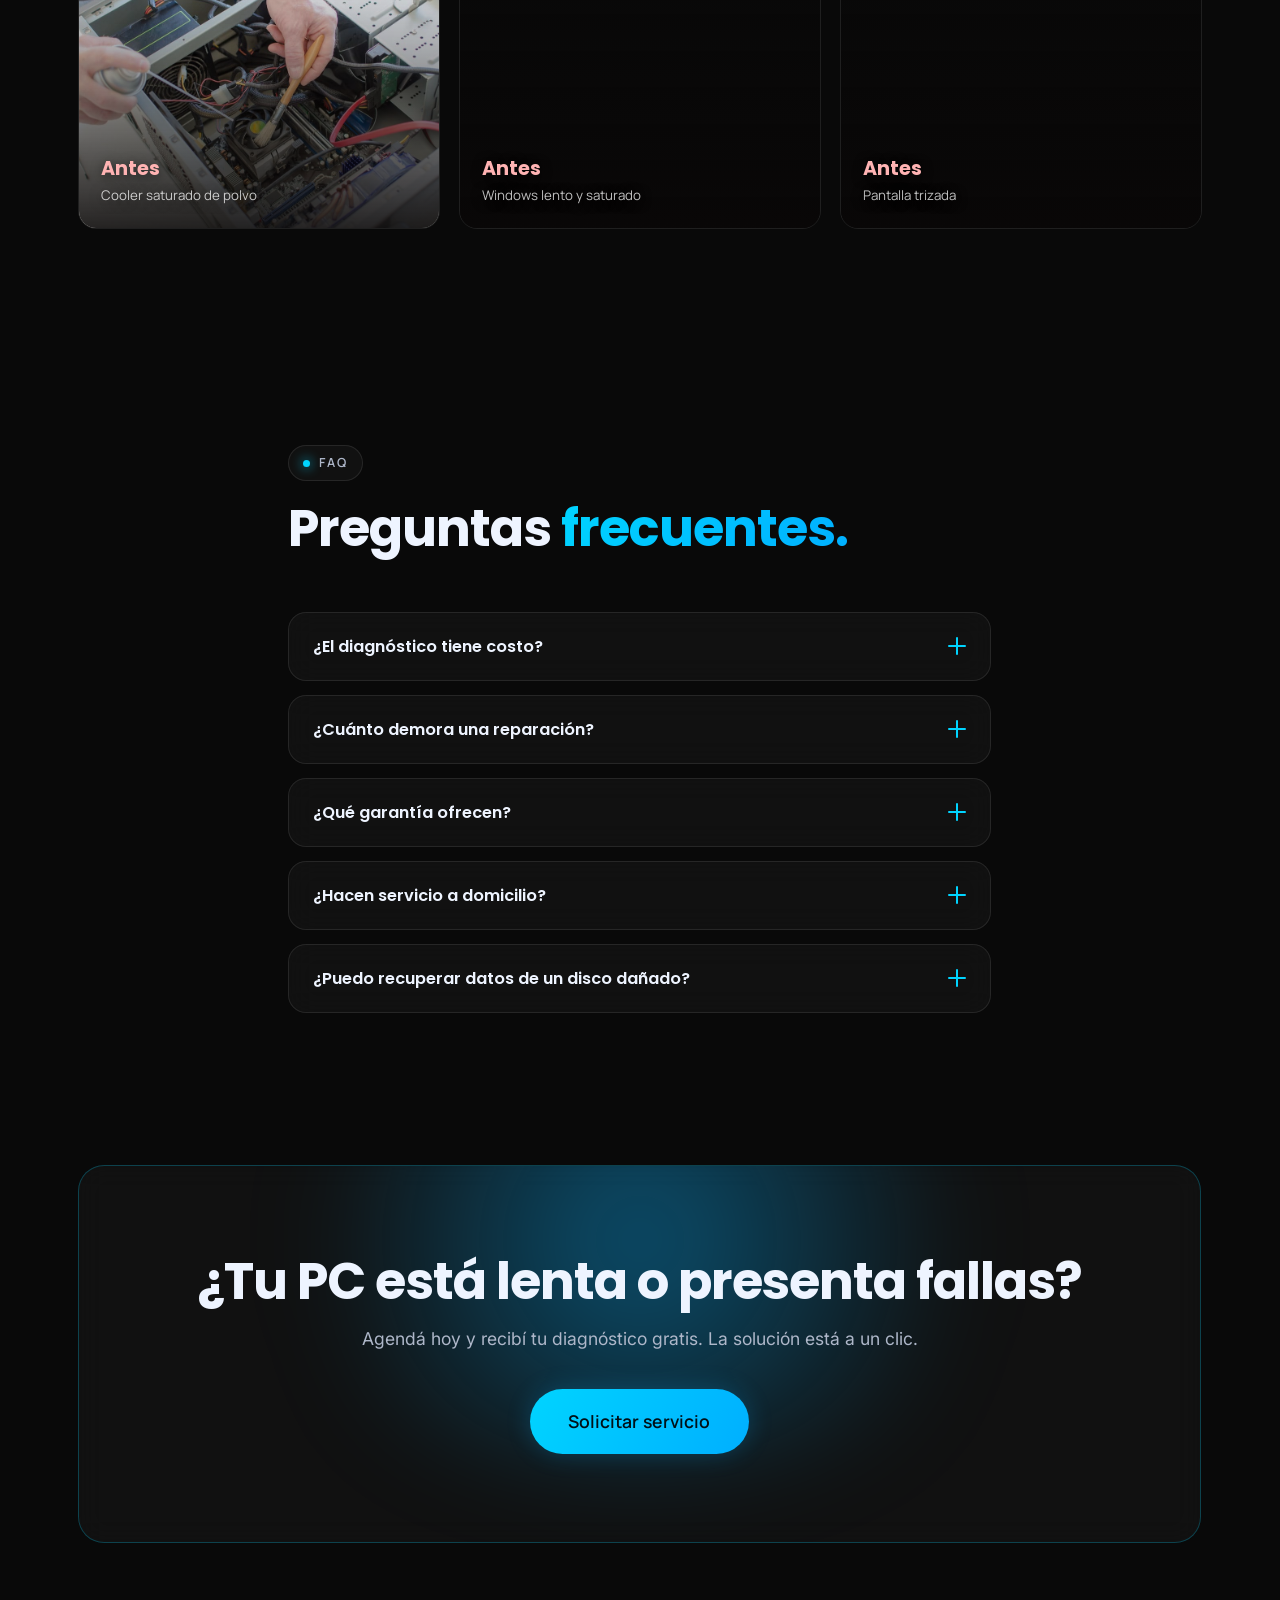
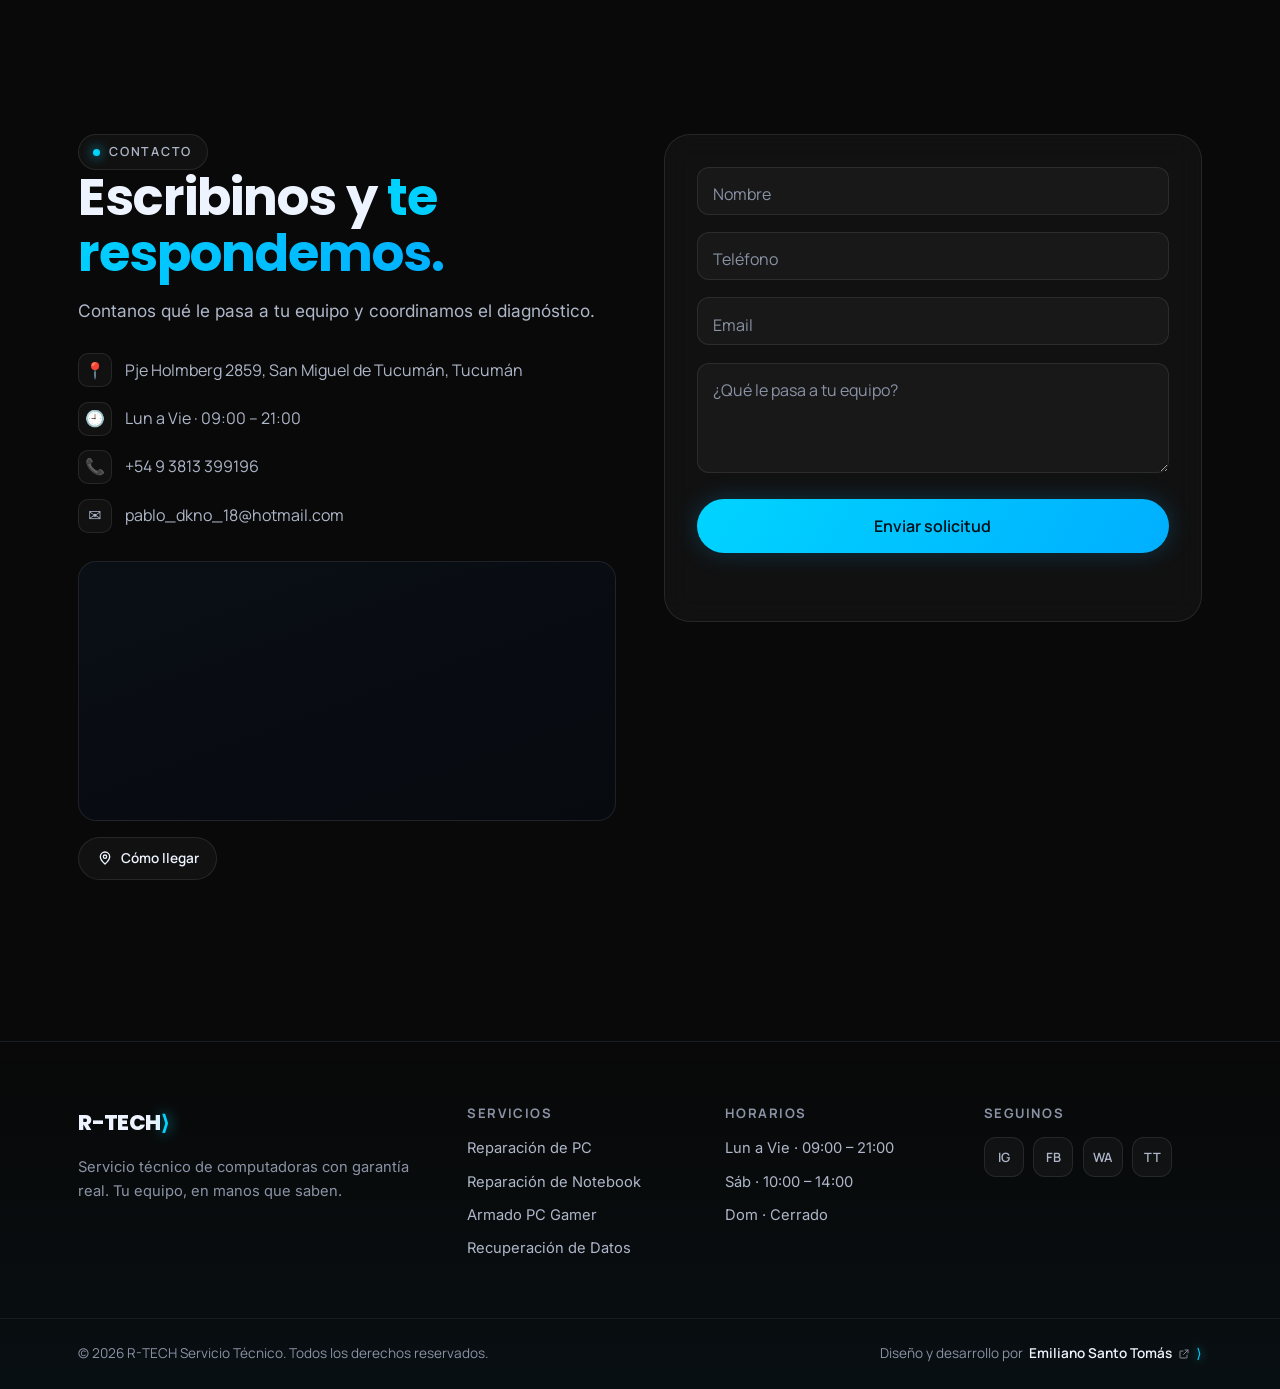
==== commit 40031142: "Add files via upload" ====
--- a/index.html
+++ b/index.html
@@ -449,12 +449,12 @@
             <div class="ba__face ba__after ba__face--photo" style="background-image: linear-gradient(180deg, rgba(5,18,26,.05) 0%, rgba(5,18,26,.88) 100%), url('images/despues-gabinete.jpg');"><span>Después</span><small>Flujo de aire restaurado</small></div>
           </div>
           <div class="ba reveal" data-reveal>
-            <div class="ba__face ba__before"><span>Antes</span><small>Windows lento y saturado</small></div>
-            <div class="ba__face ba__after"><span>Después</span><small>Arranque en segundos con SSD</small></div>
+            <div class="ba__face ba__before ba__face--photo" style="background-image: linear-gradient(180deg, rgba(9,7,7,.05) 0%, rgba(9,7,7,.88) 100%), url('images/antes-windows.jpg');"><span>Antes</span><small>Windows lento y saturado</small></div>
+            <div class="ba__face ba__after ba__face--photo" style="background-image: linear-gradient(180deg, rgba(5,18,26,.05) 0%, rgba(5,18,26,.88) 100%), url('images/despues-ssd.jpg');"><span>Después</span><small>Arranque en segundos con SSD</small></div>
           </div>
           <div class="ba reveal" data-reveal>
-            <div class="ba__face ba__before"><span>Antes</span><small>Pantalla trizada</small></div>
-            <div class="ba__face ba__after"><span>Después</span><small>Panel nuevo, como de fábrica</small></div>
+            <div class="ba__face ba__before ba__face--photo" style="background-image: linear-gradient(180deg, rgba(9,7,7,.05) 0%, rgba(9,7,7,.88) 100%), url('images/antes-pantalla.jpg');"><span>Antes</span><small>Pantalla trizada</small></div>
+            <div class="ba__face ba__after ba__face--photo" style="background-image: linear-gradient(180deg, rgba(5,18,26,.05) 0%, rgba(5,18,26,.88) 100%), url('images/despues-pantalla.jpg');"><span>Después</span><small>Panel nuevo, como de fábrica</small></div>
           </div>
         </div>
       </div>
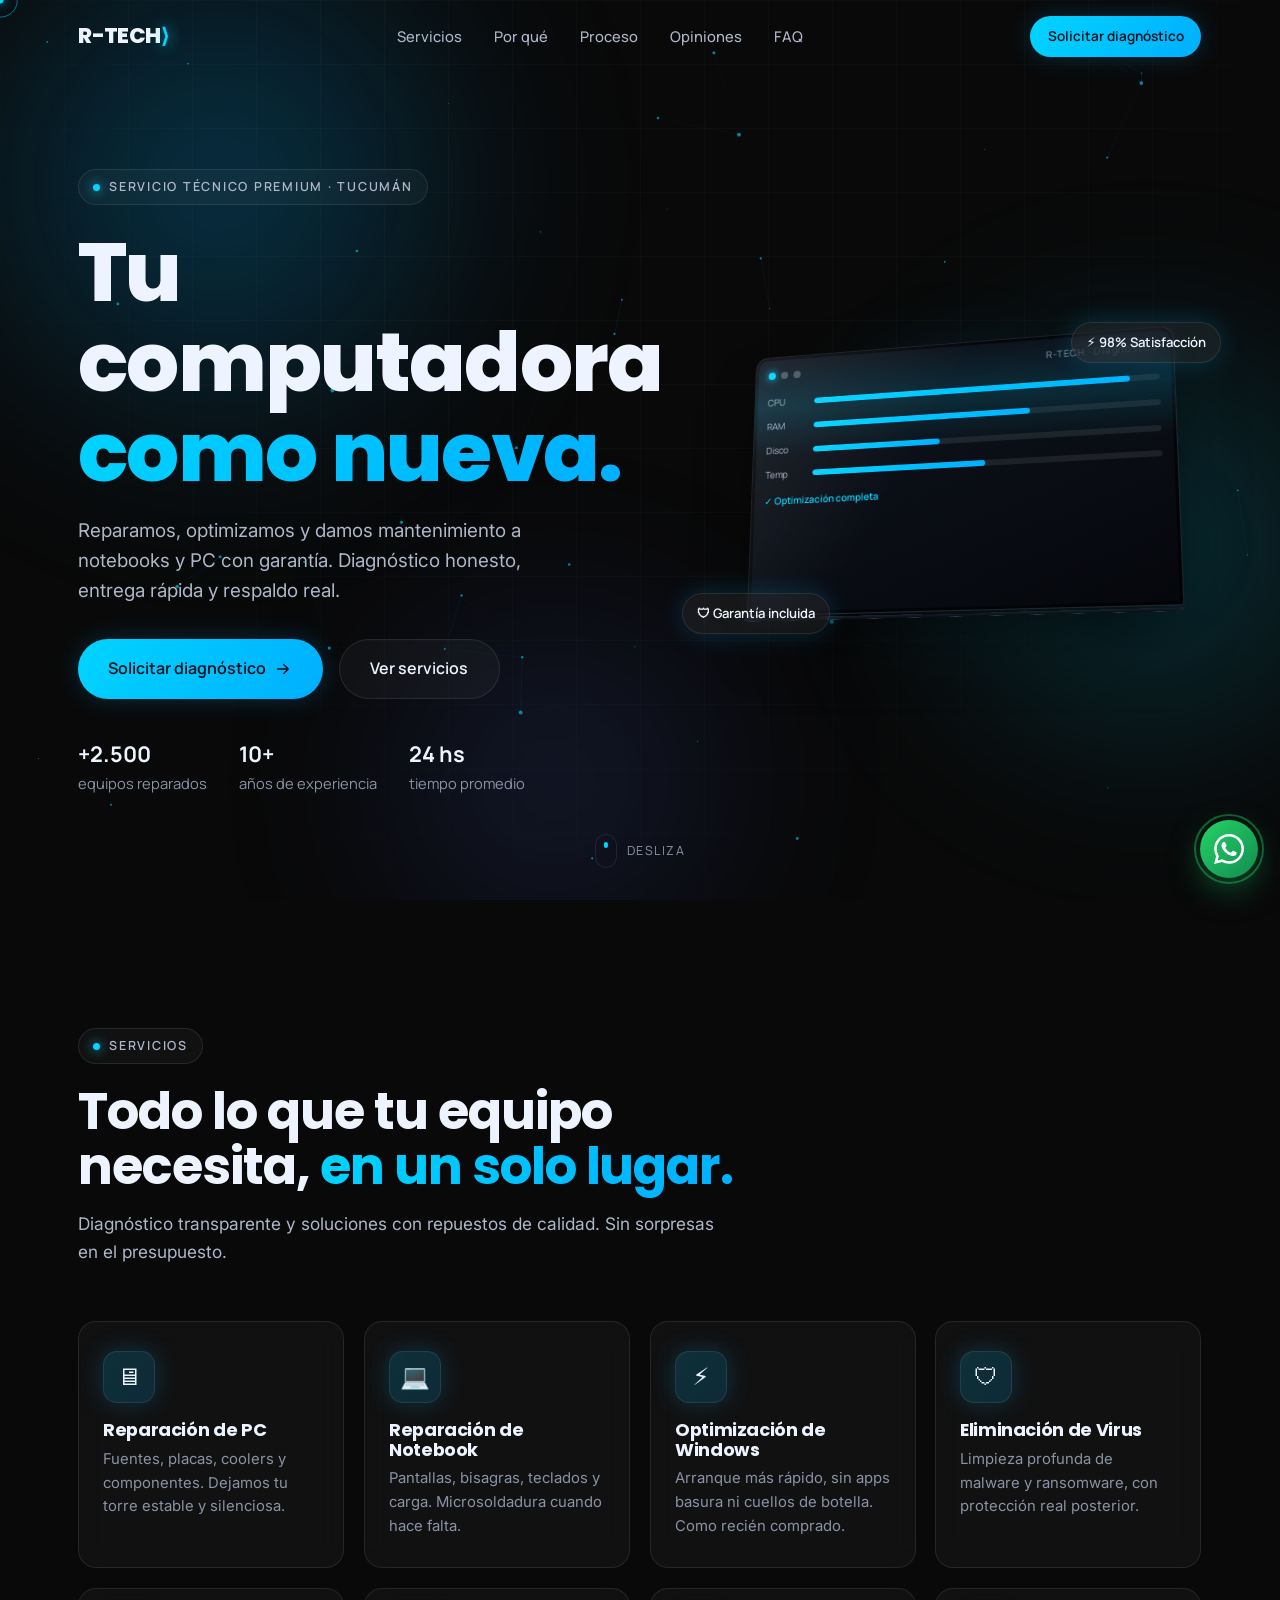
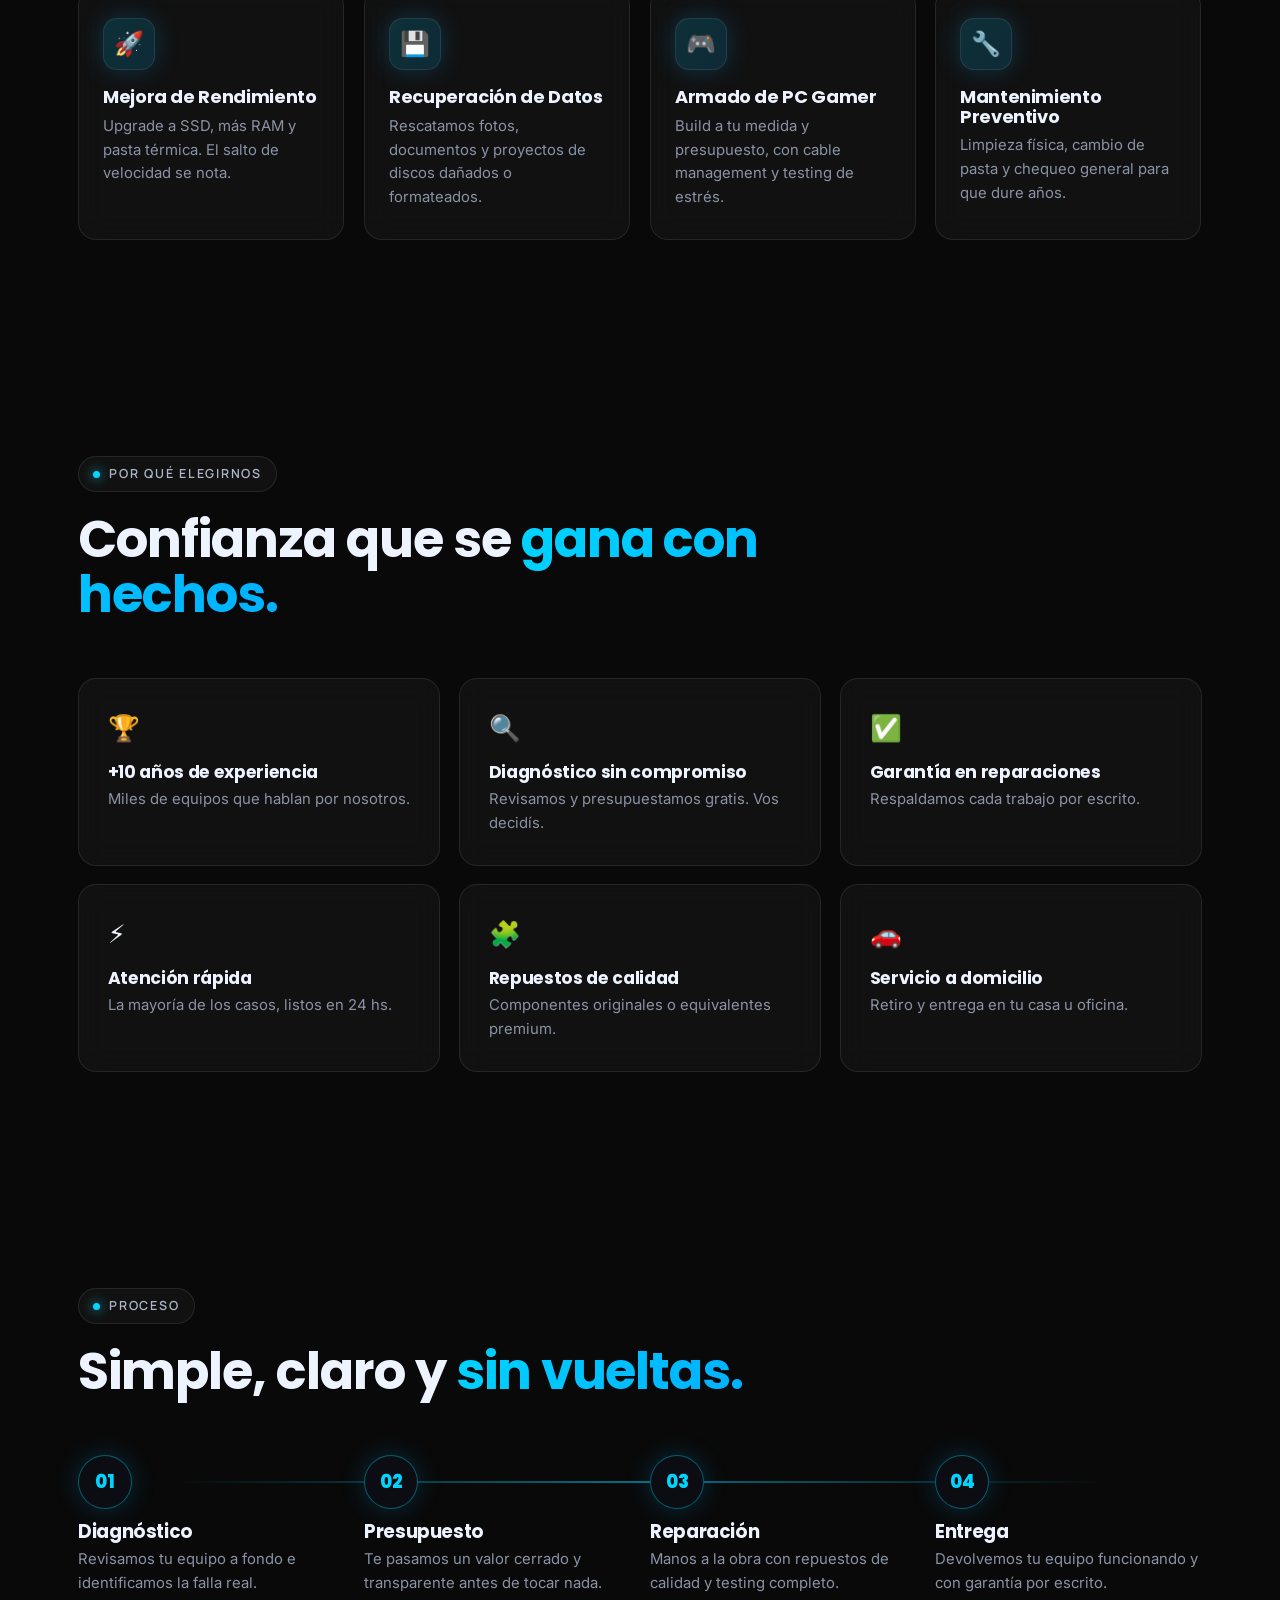
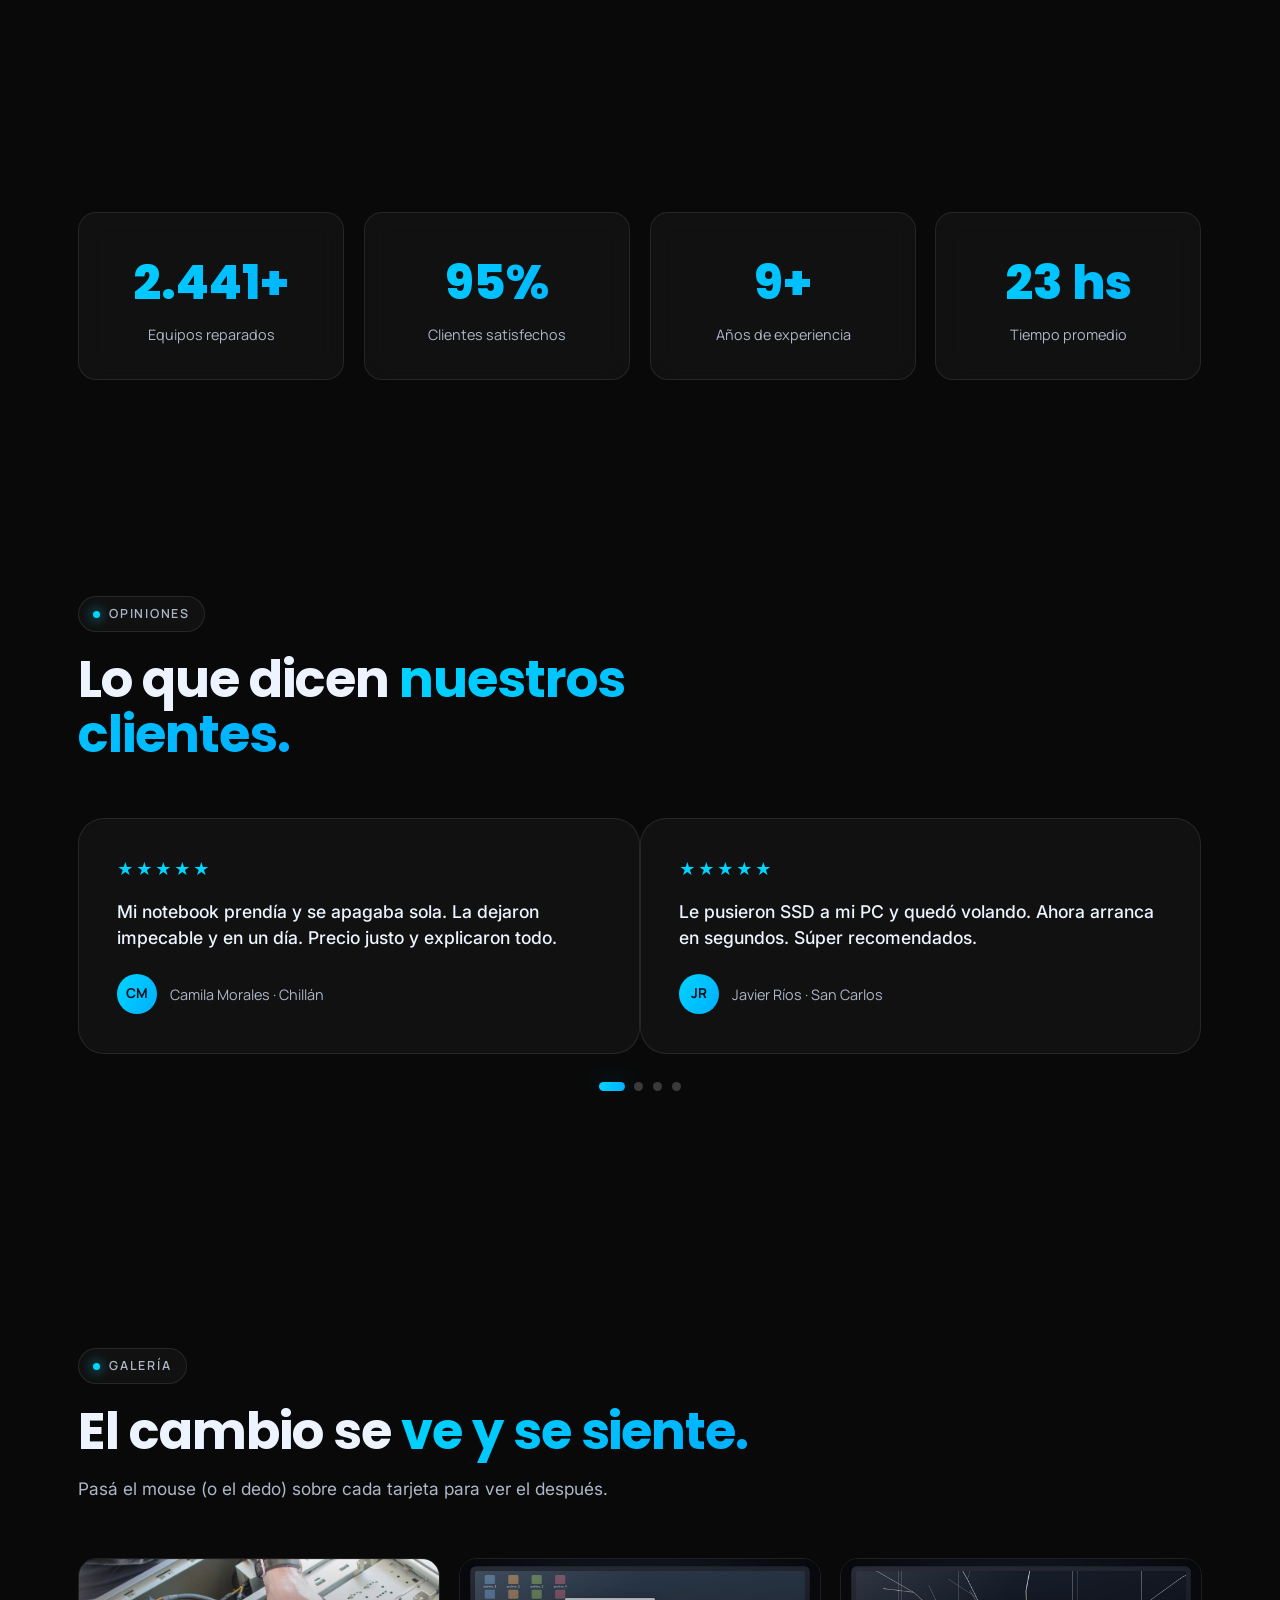
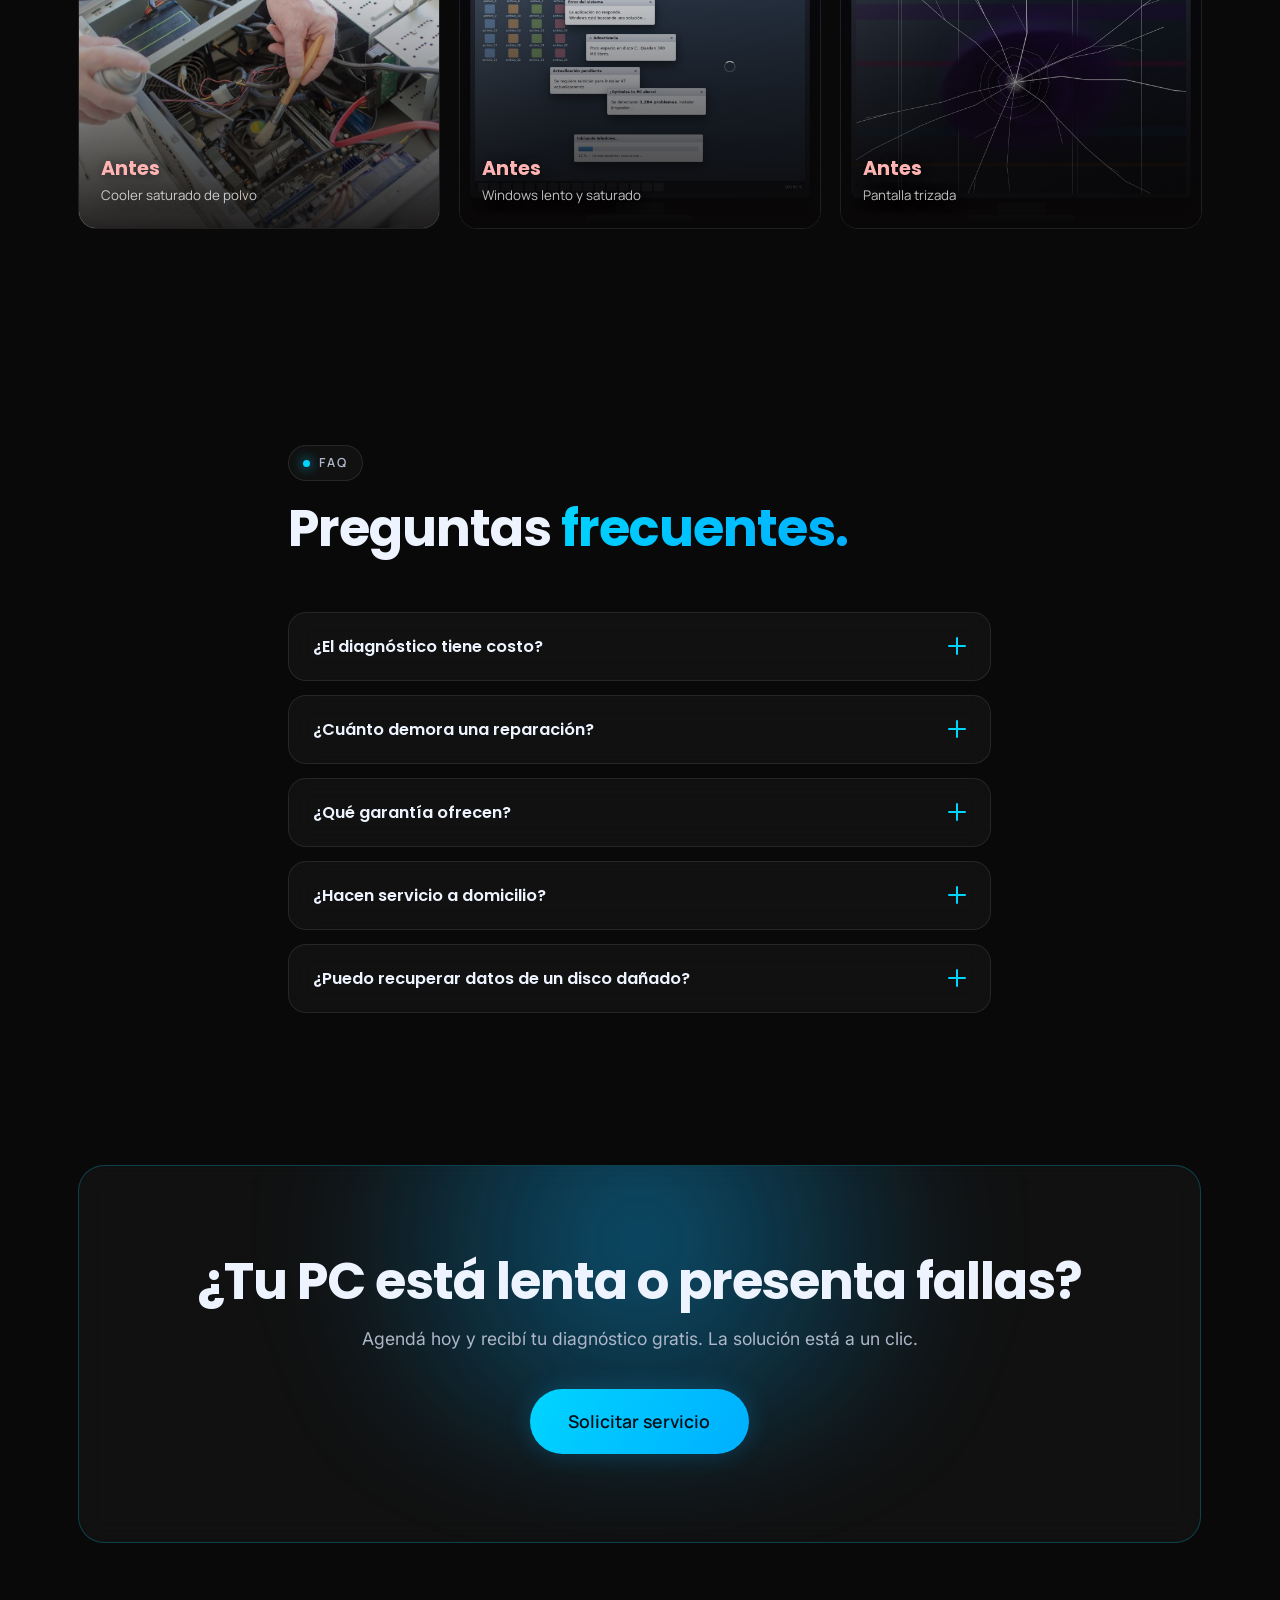
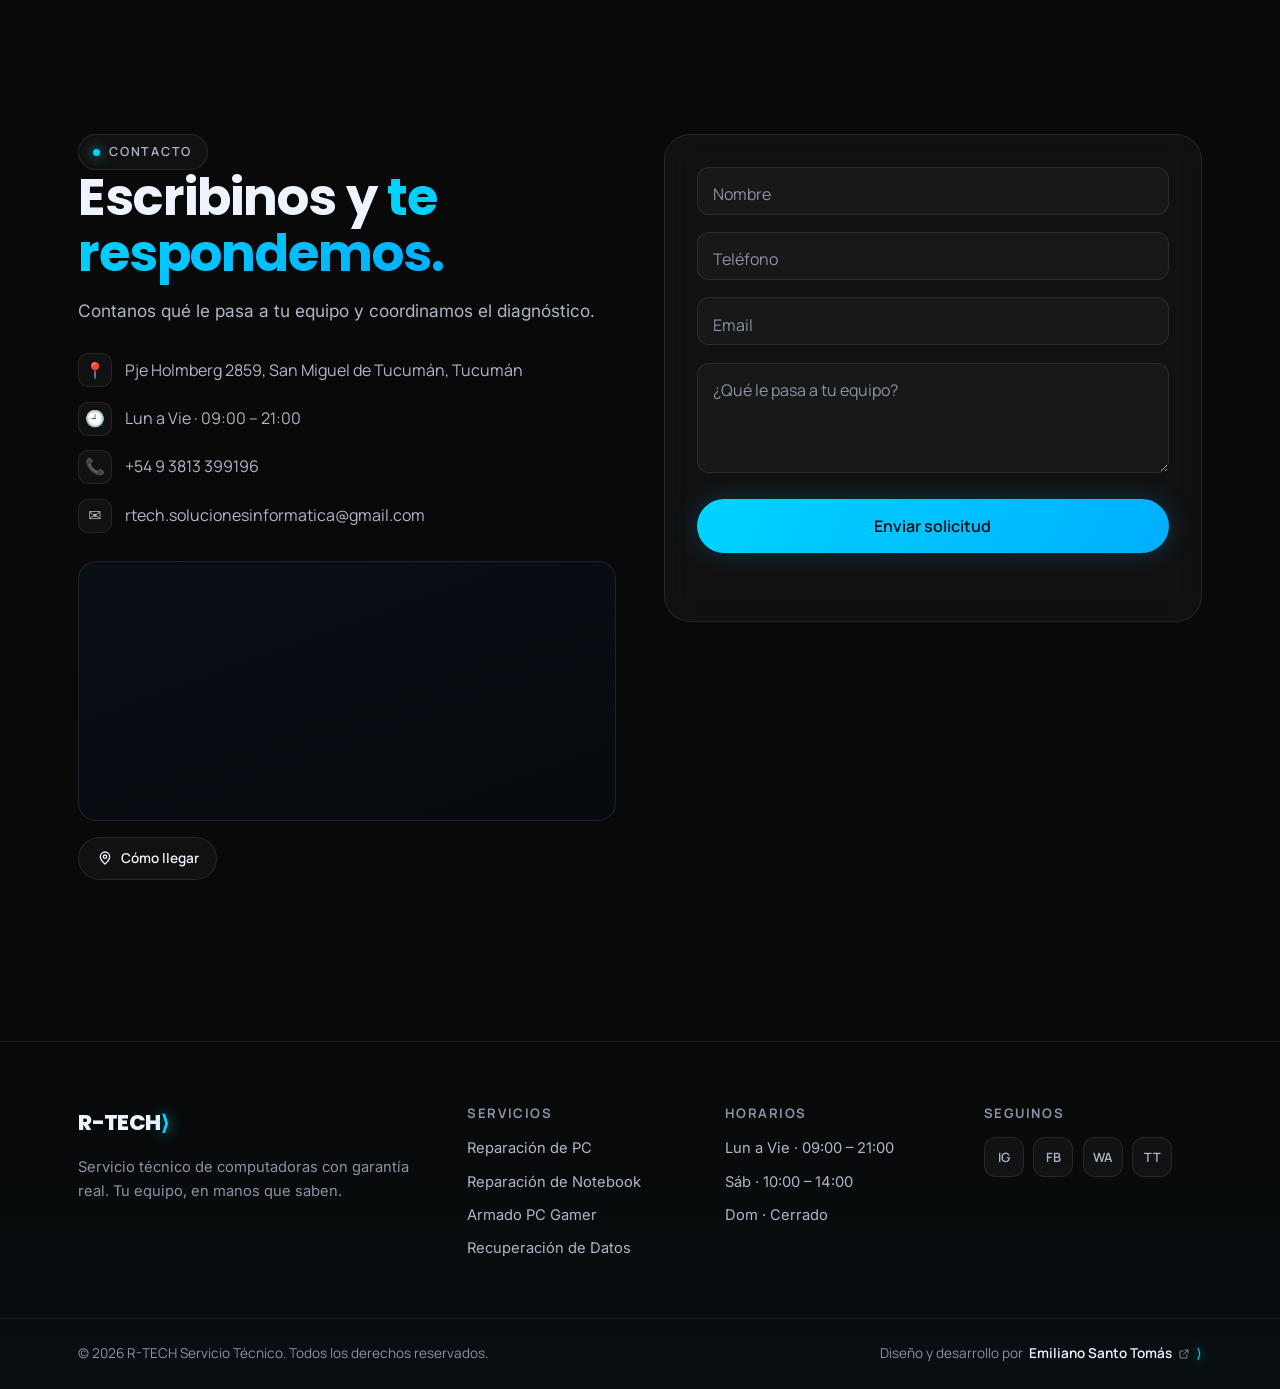
==== commit a3050956: "Add files via upload" ====
--- a/index.html
+++ b/index.html
@@ -544,7 +544,7 @@
               </li>
               <li><span>🕘</span> Lun a Vie · 09:00 – 21:00</li>
               <li><span>📞</span> <a href="tel:+5493813399196">+54 9 3813 399196</a></li>
-              <li><span>✉️</span> <a href="mailto:pablo_dkno_18@hotmail.com">pablo_dkno_18@hotmail.com</a></li>
+              <li><span>✉️</span> <a href="mailto:rtech.solucionesinformatica@gmail.com">rtech.solucionesinformatica@gmail.com</a></li>
             </ul>
 
             <!-- Mapa real de Google Maps (embed sin API key) -->
